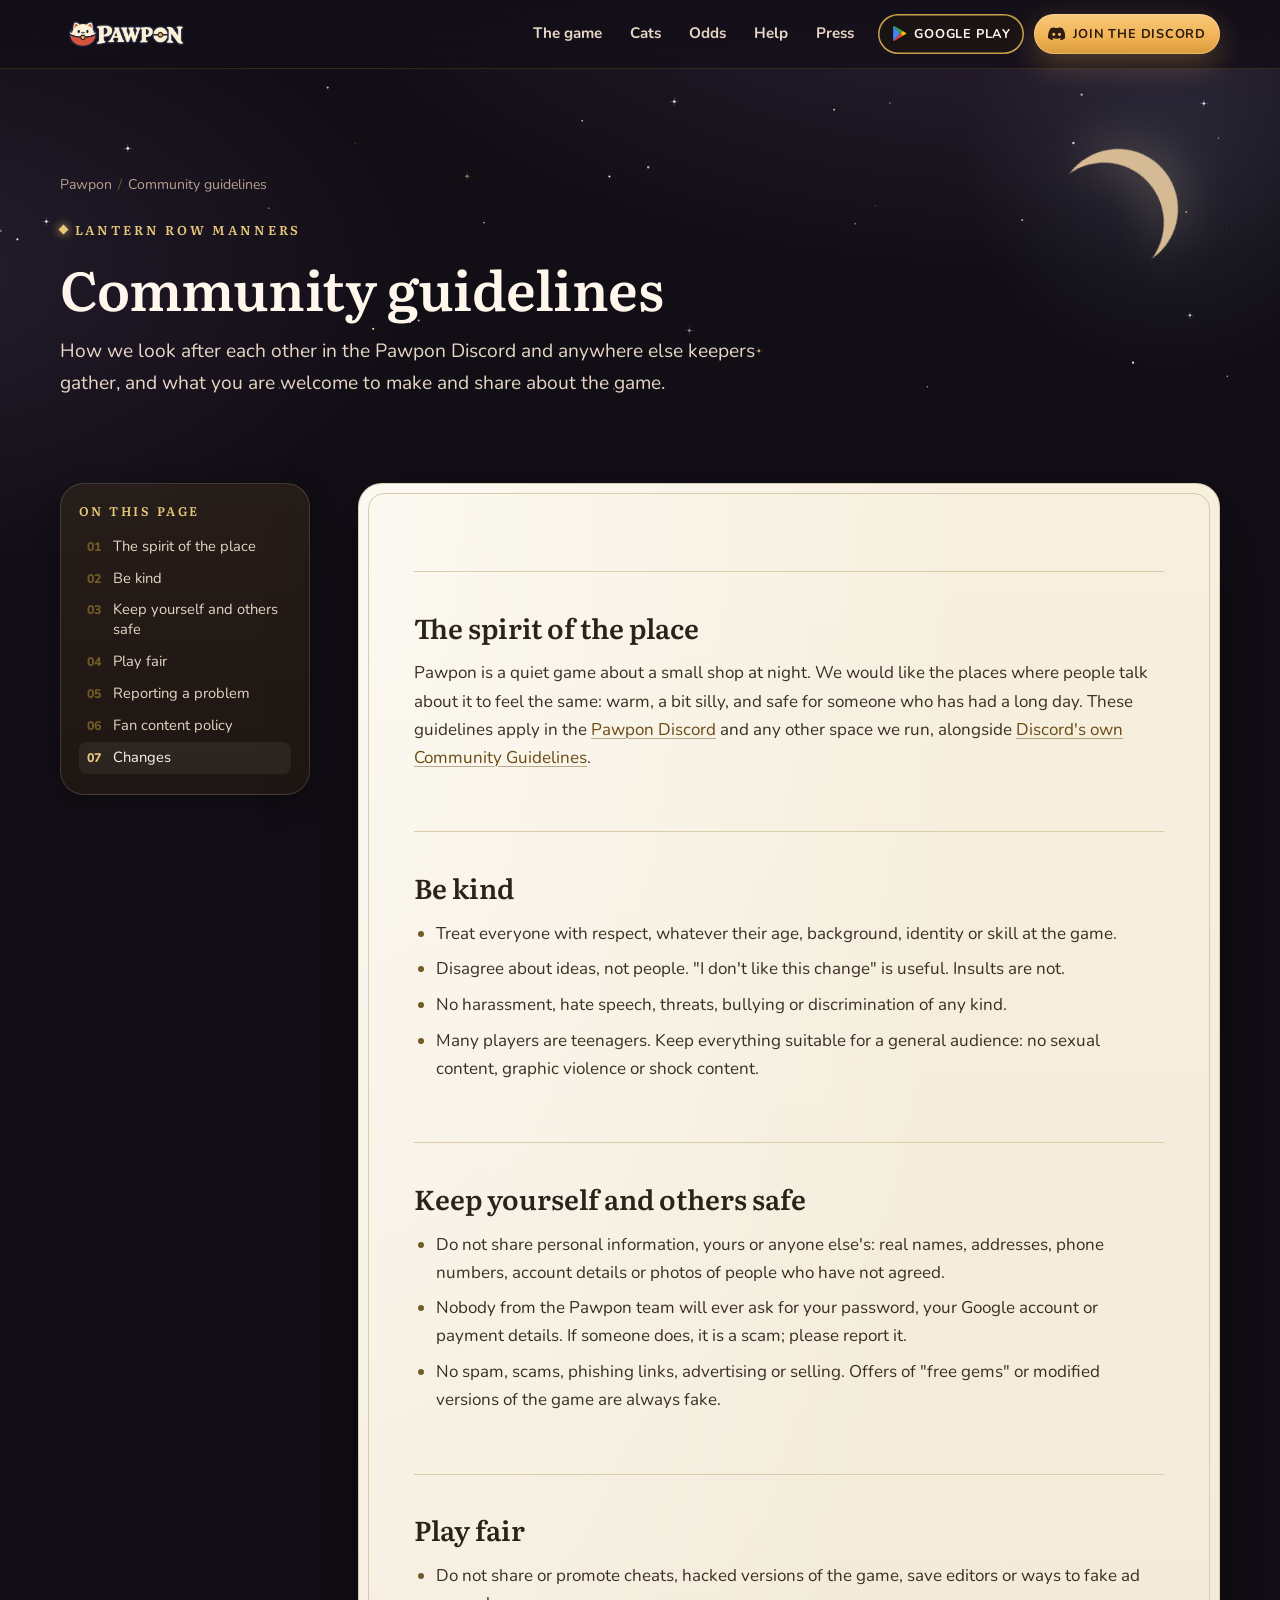
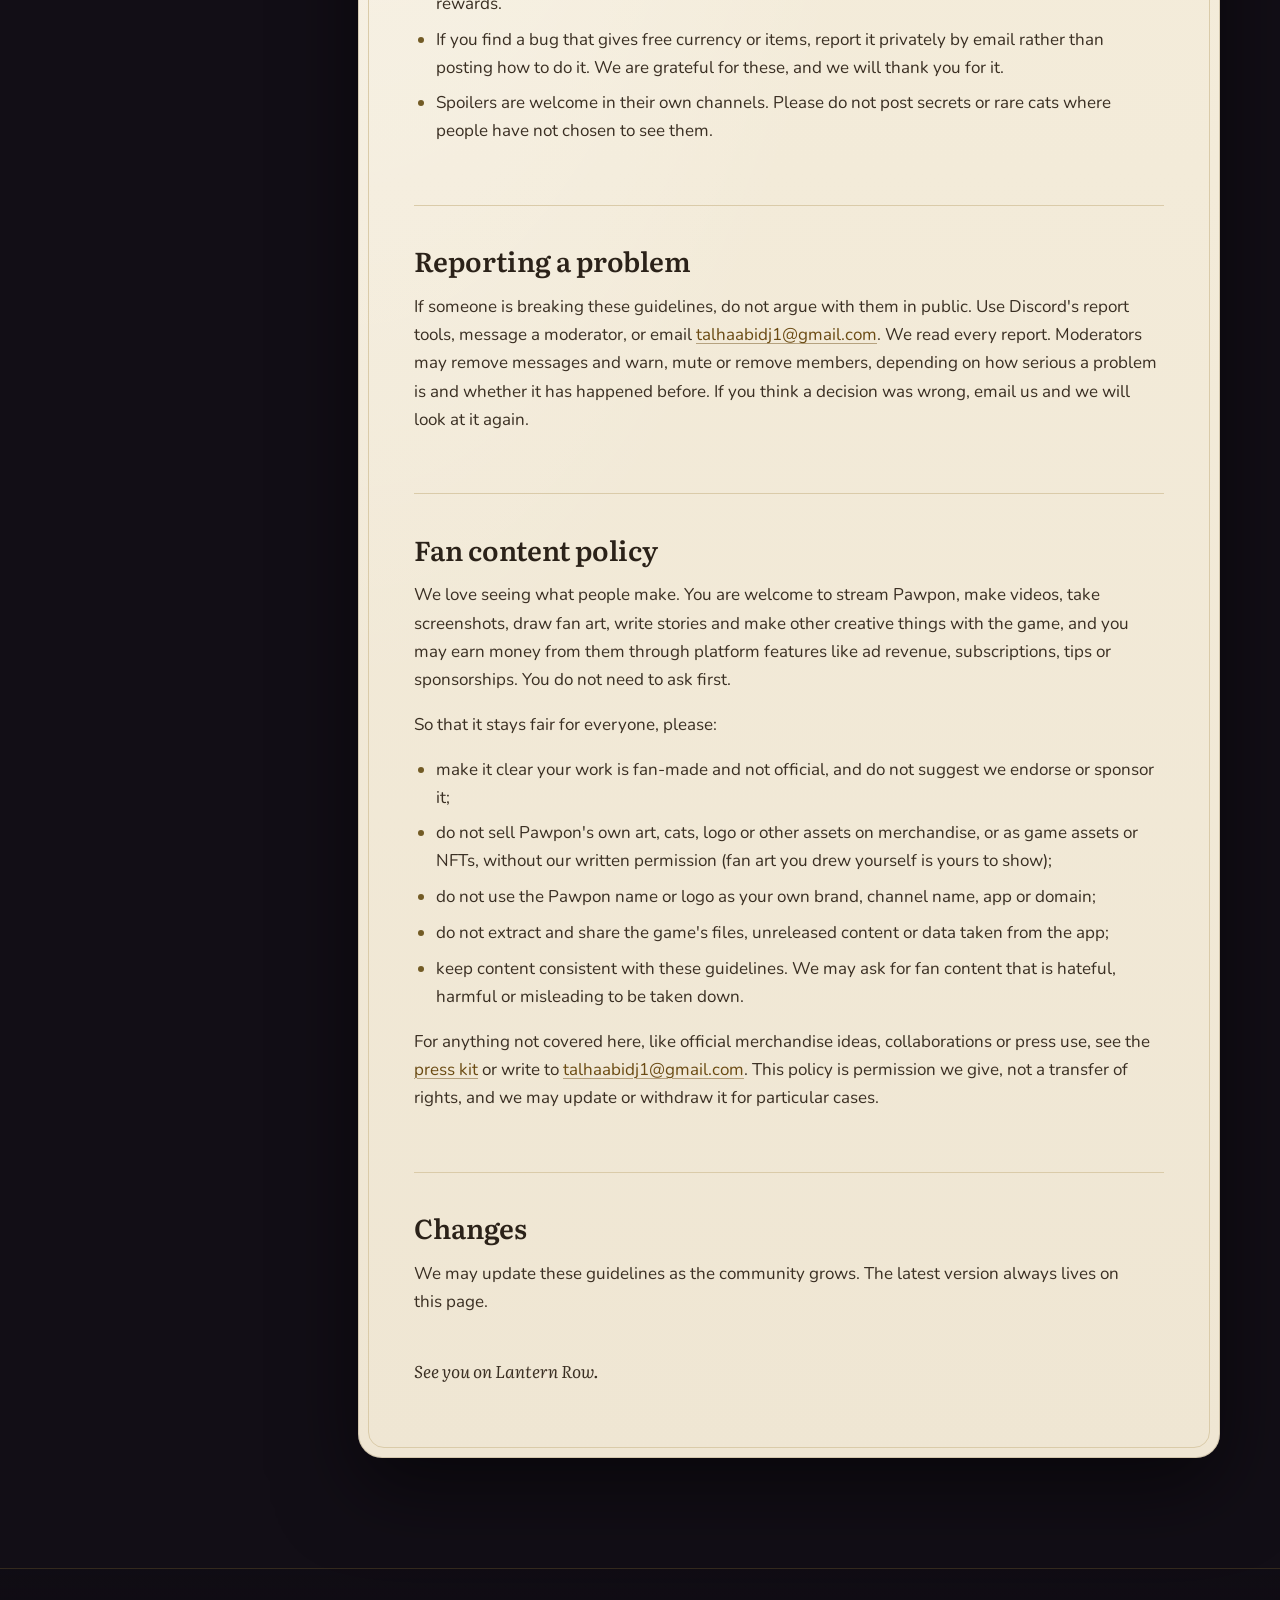
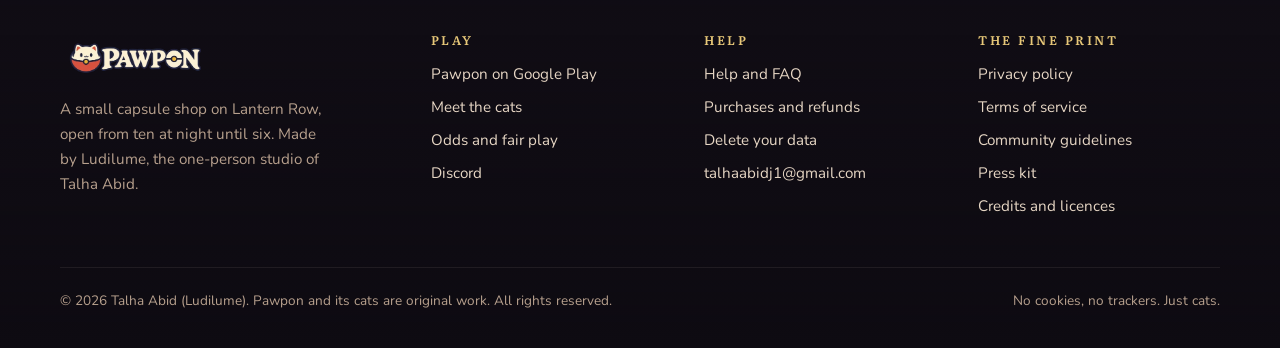
==== community/index.html @ 4405c195 "Gallery: the six designed Play Store screenshots; versioned image URLs The home gallery now shows th" ====
<!doctype html>
<html lang="en">
<head>
<meta charset="utf-8">
<meta name="viewport" content="width=device-width, initial-scale=1, viewport-fit=cover">
<title>Community guidelines · Pawpon</title>
<meta name="description" content="Pawpon&#x27;s community guidelines for Discord and fan spaces, plus the fan content policy for streams, videos, fan art and mods.">
<link rel="canonical" href="https://talhaabidj.github.io/community/">
<meta name="theme-color" content="#120e16">
<meta name="color-scheme" content="dark">
<meta name="author" content="Talha Abid">
<meta name="application-name" content="Pawpon">
<meta name="apple-mobile-web-app-title" content="Pawpon">
<meta property="og:type" content="article">
<meta property="og:site_name" content="Pawpon">
<meta property="og:locale" content="en_US">
<meta property="og:title" content="Community guidelines">
<meta property="og:description" content="Pawpon&#x27;s community guidelines for Discord and fan spaces, plus the fan content policy for streams, videos, fan art and mods.">
<meta property="og:url" content="https://talhaabidj.github.io/community/">
<meta property="og:image" content="https://talhaabidj.github.io/assets/img/og-pawpon.jpg">
<meta property="og:image:width" content="1200">
<meta property="og:image:height" content="630">
<meta property="og:image:alt" content="The Pawpon logo over a lantern-lit capsule shop at night">
<meta name="twitter:card" content="summary_large_image">
<meta name="twitter:title" content="Community guidelines">
<meta name="twitter:description" content="Pawpon&#x27;s community guidelines for Discord and fan spaces, plus the fan content policy for streams, videos, fan art and mods.">
<meta name="twitter:image" content="https://talhaabidj.github.io/assets/img/og-pawpon.jpg">
<link rel="icon" href="/favicon.ico?v=20260925" sizes="48x48">
<link rel="icon" href="/favicon-32.png?v=20260925" type="image/png" sizes="32x32">
<link rel="apple-touch-icon" href="/apple-touch-icon.png?v=20260925">
<link rel="manifest" href="/site.webmanifest">
<link rel="preload" href="/assets/fonts/Literata-Variable.woff2" as="font" type="font/woff2" crossorigin>
<link rel="preload" href="/assets/fonts/Nunito-Variable.woff2" as="font" type="font/woff2" crossorigin>
<link rel="stylesheet" href="/assets/css/site.css?v=20260925">
<script type="application/ld+json">{"@context":"https://schema.org","@graph":[{"@type":"WebSite","@id":"https://talhaabidj.github.io/#website","url":"https://talhaabidj.github.io/","name":"Pawpon","inLanguage":"en","publisher":{"@id":"https://talhaabidj.github.io/#studio"}},{"@type":"Organization","@id":"https://talhaabidj.github.io/#studio","name":"Ludilume","url":"https://talhaabidj.github.io/","email":"talhaabidj1@gmail.com","logo":"https://talhaabidj.github.io/assets/img/icon-512.png","founder":{"@id":"https://talhaabidj.github.io/#developer"}},{"@type":"Person","@id":"https://talhaabidj.github.io/#developer","name":"Talha Abid","worksFor":{"@id":"https://talhaabidj.github.io/#studio"},"sameAs":["https://github.com/talhaabidj"]},{"@type":"WebPage","@id":"https://talhaabidj.github.io/community/#webpage","url":"https://talhaabidj.github.io/community/","name":"Community guidelines","description":"Pawpon's community guidelines for Discord and fan spaces, plus the fan content policy for streams, videos, fan art and mods.","isPartOf":{"@id":"https://talhaabidj.github.io/#website"},"inLanguage":"en","dateModified":"2026-09-24","breadcrumb":{"@type":"BreadcrumbList","itemListElement":[{"@type":"ListItem","position":1,"name":"Pawpon","item":"https://talhaabidj.github.io/"},{"@type":"ListItem","position":2,"name":"Community guidelines","item":"https://talhaabidj.github.io/community/"}]}}]}</script>
</head>
<body class="page-community">
<a class="skip-link" href="#main">Skip to content</a>
<header class="site-header">
  <div class="wrap">
    <a class="brand" href="/" aria-label="Pawpon home">
      <img src="/assets/img/logo-440.webp" width="440" height="147" alt="Pawpon">
    </a>
    <button class="nav-toggle" type="button" aria-expanded="false" aria-controls="site-nav" aria-label="Menu"><span></span></button>
    <nav class="nav" id="site-nav" aria-label="Main">
      <a href="/#the-game">The game</a>
      <a href="/#the-cats">Cats</a>
      <a href="/odds/">Odds</a>
      <a href="/support/">Help</a>
      <a href="/press/">Press</a>
      <a class="btn btn-ghost nav-play" href="https://play.google.com/store/apps/details?id=com.pawpon" rel="noopener"><svg class="play-logo" viewBox="0 0 24 24" aria-hidden="true"><path fill="#4285F4" d="M3.6 1.8 13.2 12 3.6 22.2a1.4 1.4 0 0 1-.6-1.2V3a1.4 1.4 0 0 1 .6-1.2z"/><path fill="#34A853" d="M3.6 1.8a1.5 1.5 0 0 1 1.5 0l11.6 6.7L13.2 12z"/><path fill="#FBBC04" d="m16.7 8.5 3.9 2.3a1.4 1.4 0 0 1 0 2.4l-3.9 2.3-3.5-3.5z"/><path fill="#EA4335" d="M13.2 12l3.5 3.5-11.6 6.7a1.5 1.5 0 0 1-1.5 0z"/></svg>Google Play</a>
      <a class="btn nav-cta" href="https://discord.gg/V4qutb4YAA" rel="noopener"><svg class="discord-logo" viewBox="0 0 127.14 96.36" aria-hidden="true"><path fill="currentColor" d="M107.7 8.07A105.15 105.15 0 0 0 81.47 0a72.06 72.06 0 0 0-3.36 6.83 97.68 97.68 0 0 0-29.11 0A72.37 72.37 0 0 0 45.64 0a105.89 105.89 0 0 0-26.25 8.09C2.79 32.65-1.71 56.6.54 80.21a105.73 105.73 0 0 0 32.17 16.15 77.7 77.7 0 0 0 6.89-11.11 68.42 68.42 0 0 1-10.85-5.18c.91-.66 1.8-1.34 2.66-2a75.57 75.57 0 0 0 64.32 0c.87.71 1.76 1.39 2.66 2a68.68 68.68 0 0 1-10.87 5.19 77 77 0 0 0 6.89 11.1 105.25 105.25 0 0 0 32.19-16.14c2.64-27.38-4.51-51.11-18.9-72.15ZM42.45 65.69C36.18 65.69 31 60 31 53s5-12.74 11.43-12.74S54 46 53.89 53s-5.05 12.69-11.44 12.69Zm42.24 0C78.41 65.69 73.25 60 73.25 53s5-12.74 11.44-12.74S96.23 46 96.12 53s-5.04 12.69-11.43 12.69Z"/></svg>Join the Discord</a>
    </nav>
  </div>
</header>
<main id="main">
<section class="page-hero"><div class="sky" data-stars="70" data-motes="6" aria-hidden="true"></div><div class="moon" aria-hidden="true"></div><div class="wrap"><ol class="crumbs"><li><a href="/">Pawpon</a></li><li aria-current="page">Community guidelines</li></ol><p class="eyebrow">Lantern Row manners</p><h1>Community guidelines</h1><p class="lede">How we look after each other in the Pawpon Discord and anywhere else keepers gather, and what you are welcome to make and share about the game.</p></div></section><div class="wrap doc-layout"><aside class="toc glass" aria-label="On this page"><details><summary><h2>On this page</h2></summary><ol><li><a href="#the-spirit">The spirit of the place</a></li><li><a href="#be-kind">Be kind</a></li><li><a href="#keep-it-safe">Keep yourself and others safe</a></li><li><a href="#play-fair">Play fair</a></li><li><a href="#reporting">Reporting a problem</a></li><li><a href="#fan-content">Fan content policy</a></li><li><a href="#changes">Changes</a></li></ol></details></aside><article class="paper"><h2 id="the-spirit">The spirit of the place</h2>
<p>Pawpon is a quiet game about a small shop at night. We would like the places where people talk about it to feel the same: warm, a bit silly, and safe for someone who has had a long day. These guidelines apply in the <a href="https://discord.gg/V4qutb4YAA" rel="noopener">Pawpon Discord</a> and any other space we run, alongside <a href="https://discord.com/guidelines" rel="noopener">Discord's own Community Guidelines</a>.</p>

<h2 id="be-kind">Be kind</h2>
<ul>
  <li>Treat everyone with respect, whatever their age, background, identity or skill at the game.</li>
  <li>Disagree about ideas, not people. "I don't like this change" is useful. Insults are not.</li>
  <li>No harassment, hate speech, threats, bullying or discrimination of any kind.</li>
  <li>Many players are teenagers. Keep everything suitable for a general audience: no sexual content, graphic violence or shock content.</li>
</ul>

<h2 id="keep-it-safe">Keep yourself and others safe</h2>
<ul>
  <li>Do not share personal information, yours or anyone else's: real names, addresses, phone numbers, account details or photos of people who have not agreed.</li>
  <li>Nobody from the Pawpon team will ever ask for your password, your Google account or payment details. If someone does, it is a scam; please report it.</li>
  <li>No spam, scams, phishing links, advertising or selling. Offers of "free gems" or modified versions of the game are always fake.</li>
</ul>

<h2 id="play-fair">Play fair</h2>
<ul>
  <li>Do not share or promote cheats, hacked versions of the game, save editors or ways to fake ad rewards.</li>
  <li>If you find a bug that gives free currency or items, report it privately by email rather than posting how to do it. We are grateful for these, and we will thank you for it.</li>
  <li>Spoilers are welcome in their own channels. Please do not post secrets or rare cats where people have not chosen to see them.</li>
</ul>

<h2 id="reporting">Reporting a problem</h2>
<p>If someone is breaking these guidelines, do not argue with them in public. Use Discord's report tools, message a moderator, or email <a href="mailto:talhaabidj1@gmail.com">talhaabidj1@gmail.com</a>. We read every report. Moderators may remove messages and warn, mute or remove members, depending on how serious a problem is and whether it has happened before. If you think a decision was wrong, email us and we will look at it again.</p>

<h2 id="fan-content">Fan content policy</h2>
<p>We love seeing what people make. You are welcome to stream Pawpon, make videos, take screenshots, draw fan art, write stories and make other creative things with the game, and you may earn money from them through platform features like ad revenue, subscriptions, tips or sponsorships. You do not need to ask first.</p>
<p>So that it stays fair for everyone, please:</p>
<ul>
  <li>make it clear your work is fan-made and not official, and do not suggest we endorse or sponsor it;</li>
  <li>do not sell Pawpon's own art, cats, logo or other assets on merchandise, or as game assets or NFTs, without our written permission (fan art you drew yourself is yours to show);</li>
  <li>do not use the Pawpon name or logo as your own brand, channel name, app or domain;</li>
  <li>do not extract and share the game's files, unreleased content or data taken from the app;</li>
  <li>keep content consistent with these guidelines. We may ask for fan content that is hateful, harmful or misleading to be taken down.</li>
</ul>
<p>For anything not covered here, like official merchandise ideas, collaborations or press use, see the <a href="/press/">press kit</a> or write to <a href="mailto:talhaabidj1@gmail.com">talhaabidj1@gmail.com</a>. This policy is permission we give, not a transfer of rights, and we may update or withdraw it for particular cases.</p>

<h2 id="changes">Changes</h2>
<p>We may update these guidelines as the community grows. The latest version always lives on this page.</p>
<p class="signoff">See you on Lantern Row.</p>
</article></div>
</main>
<footer class="site-footer">
  <div class="wrap">
    <div class="footer-grid">
      <div class="footer-brand">
        <img src="/assets/img/logo-440.webp" width="440" height="147" alt="Pawpon" loading="lazy">
        <p>A small capsule shop on Lantern Row, open from ten at night until six. Made by Ludilume, the one-person studio of Talha Abid.</p>
      </div>
      <div>
        <h2>Play</h2>
        <ul>
          <li><a href="https://play.google.com/store/apps/details?id=com.pawpon" rel="noopener">Pawpon on Google Play</a></li>
          <li><a href="/#the-cats">Meet the cats</a></li>
          <li><a href="/odds/">Odds and fair play</a></li>
          <li><a href="https://discord.gg/V4qutb4YAA" rel="noopener">Discord</a></li>
        </ul>
      </div>
      <div>
        <h2>Help</h2>
        <ul>
          <li><a href="/support/">Help and FAQ</a></li>
          <li><a href="/support/#purchases">Purchases and refunds</a></li>
          <li><a href="/delete-data/">Delete your data</a></li>
          <li><a href="mailto:talhaabidj1@gmail.com">talhaabidj1@gmail.com</a></li>
        </ul>
      </div>
      <div>
        <h2>The fine print</h2>
        <ul>
          <li><a href="/privacy/">Privacy policy</a></li>
          <li><a href="/terms/">Terms of service</a></li>
          <li><a href="/community/">Community guidelines</a></li>
          <li><a href="/press/">Press kit</a></li>
          <li><a href="/credits/">Credits and licences</a></li>
        </ul>
      </div>
    </div>
    <div class="footer-base">
      <p>&copy; 2026 Talha Abid (Ludilume). Pawpon and its cats are original work. All rights reserved.</p>
      <p>No cookies, no trackers. Just cats.</p>
    </div>
  </div>
</footer>
<script src="/assets/js/site.js?v=20260925" defer></script>

</body>
</html>
---- assets/css/site.css ----
@font-face {
  font-family: "Literata";
  src: url("/assets/fonts/Literata-Variable.woff2") format("woff2");
  font-weight: 400 700;
  font-style: normal;
  font-display: swap;
}
@font-face {
  font-family: "Literata";
  src: url("/assets/fonts/Literata-Italic-Variable.woff2") format("woff2");
  font-weight: 400 700;
  font-style: italic;
  font-display: swap;
}
@font-face {
  font-family: "Nunito";
  src: url("/assets/fonts/Nunito-Variable.woff2") format("woff2");
  font-weight: 400 800;
  font-style: normal;
  font-display: swap;
}

:root {
  color-scheme: dark;

  
  --night: #120e16;
  --night-deep: #0e0b12;
  --ink: #1f1815;
  --ink-700: #2a211c;
  --wall: #2e2438;
  --wall-lit: #463452;
  --glass: rgba(36, 27, 19, 0.72);
  --glass-solid: #241b13;
  --glass-raised: #2e241b;
  --glass-border: rgba(239, 230, 211, 0.16);
  --glass-border-strong: rgba(239, 230, 211, 0.28);

  
  --cream: #fff6ec;
  --cream-200: #e6d6c4;
  --cream-400: #b7a08d;

  
  --gold: #c8a24b;
  --gold-300: #e8c879;
  --gold-deep: #725b25;
  --honey: #f2b457;
  --lamp: #ffd9a0;
  --vermilion: #d45543;
  --moon: #8fb3d9;

  
  --parchment-hi: #f7f0df;
  --parchment: #efe6d3;
  --parchment-shade: #e4d6bc;
  --parchment-line: #dacba9;
  --parchment-border: #b9aa88;
  --ink-paper: #3a2f23;
  --ink-soft: #655d4b;
  --sage: #4f6446;
  --ember: #954738;

  
  --r-common: #9c8f7d;
  --r-uncommon: #7fa36b;
  --r-rare: #8fb3d9;
  --r-epic: #a96be0;
  --r-legendary: #e8c879;
  --r-mythical: #d9788f;

  --radius-sm: 10px;
  --radius: 16px;
  --radius-lg: 24px;
  --shadow: 0 18px 50px rgba(0, 0, 0, 0.45);
  --shadow-soft: 0 8px 24px rgba(0, 0, 0, 0.3);
  --wrap: 1160px;
  --gutter: clamp(16px, 4vw, 32px);
  --serif: "Literata", "Iowan Old Style", Georgia, serif;
  --sans: "Nunito", ui-rounded, "Segoe UI", system-ui, sans-serif;
  --ease: cubic-bezier(0.2, 0.7, 0.2, 1);
}

*, *::before, *::after { box-sizing: border-box; }

html {
  -webkit-text-size-adjust: 100%;
  text-size-adjust: 100%;
  scroll-behavior: smooth;
  scroll-padding-top: 88px;
}

body {
  margin: 0;
  min-height: 100vh;
  background: var(--night);
  background-image:
    radial-gradient(1200px 600px at 80% -10%, rgba(70, 52, 82, 0.55), transparent 60%),
    radial-gradient(900px 500px at -10% 30%, rgba(46, 36, 56, 0.7), transparent 60%);
  background-attachment: fixed;
  color: var(--cream-200);
  font-family: var(--sans);
  font-size: 1.0625rem;
  line-height: 1.65;
  overflow-x: hidden;
}

img, svg, canvas { display: block; max-width: 100%; }
img { height: auto; }

a { color: var(--gold-300); text-underline-offset: 0.2em; text-decoration-thickness: 1px; }
a:hover { color: var(--lamp); }

:focus-visible {
  outline: 2px solid var(--gold-300);
  outline-offset: 3px;
  border-radius: 6px;
}

h1, h2, h3, h4 {
  font-family: var(--serif);
  color: var(--cream);
  font-weight: 600;
  line-height: 1.2;
  margin: 0 0 0.5em;
  text-wrap: balance;
}
h1 { font-size: clamp(2.1rem, 5vw, 3.4rem); letter-spacing: -0.01em; }
h2 { font-size: clamp(1.6rem, 3.4vw, 2.4rem); }
h3 { font-size: 1.3rem; }
p { margin: 0 0 1em; text-wrap: pretty; }

.wrap { width: min(100% - 2 * var(--gutter), var(--wrap)); margin-inline: auto; }

.eyebrow {
  display: inline-flex;
  align-items: center;
  gap: 0.6em;
  margin: 0 0 0.9rem;
  font-family: var(--serif);
  font-size: 0.8rem;
  font-weight: 600;
  letter-spacing: 0.22em;
  text-transform: uppercase;
  color: var(--gold-300);
}
.eyebrow::before {
  content: "";
  width: 7px;
  height: 7px;
  transform: rotate(45deg);
  background: currentColor;
  box-shadow: 0 0 10px currentColor;
}

.lede { font-size: 1.2rem; color: var(--cream-200); max-width: 62ch; }
.muted { color: var(--cream-400); }
.center { text-align: center; }
.center .lede { margin-inline: auto; }

.skip-link {
  position: absolute;
  left: 12px;
  top: -60px;
  z-index: 100;
  padding: 10px 16px;
  border-radius: 999px;
  background: var(--parchment);
  color: var(--ink-paper);
  font-weight: 700;
  text-decoration: none;
}
.skip-link:focus { top: 12px; }

.btn {
  --btn-bg: linear-gradient(180deg, #f6c97a, var(--honey) 55%, #d99a3b);
  display: inline-flex;
  align-items: center;
  justify-content: center;
  gap: 0.6em;
  min-height: 48px;
  padding: 0.7em 1.4em;
  border: 0;
  border-radius: 999px;
  background: var(--btn-bg);
  color: #2a1c0e;
  font: 800 0.95rem/1 var(--sans);
  letter-spacing: 0.06em;
  text-transform: uppercase;
  text-decoration: none;
  cursor: pointer;
  box-shadow: 0 0 0 1px rgba(255, 233, 190, 0.35) inset, 0 10px 30px rgba(242, 180, 87, 0.28);
  transition: transform 0.25s var(--ease), box-shadow 0.25s var(--ease), filter 0.25s;
}
.btn:hover { color: #2a1c0e; transform: translateY(-2px); box-shadow: 0 0 0 1px rgba(255, 233, 190, 0.5) inset, 0 14px 38px rgba(242, 180, 87, 0.4); }
.btn:active { transform: translateY(0); filter: brightness(0.95); }
.btn svg { width: 1.2em; height: 1.2em; flex: none; }
.btn .discord-logo { width: 1.35em; height: 1.05em; }
.btn .play-logo { width: 26px; height: 26px; filter: drop-shadow(0 1px 1px rgba(0, 0, 0, 0.25)); }
.btn-play { min-height: 56px; padding: 0.55em 1.5em 0.55em 1.2em; gap: 0.75em; text-align: left; }
.btn-play span { display: flex; flex-direction: column; font-size: 1.05rem; letter-spacing: 0.02em; text-transform: none; font-weight: 800; }
.btn-play small { font-size: 0.66rem; font-weight: 800; letter-spacing: 0.14em; text-transform: uppercase; opacity: 0.75; margin-bottom: 3px; }
.nav .nav-play { margin-left: 8px; min-height: 40px; padding: 0.5em 1em; font-size: 0.8rem; gap: 0.5em; color: var(--cream); }
.nav .nav-play:hover { color: var(--cream); background: var(--btn-bg); }
.nav .nav-play .play-logo { width: 17px; height: 17px; }
.nav .nav-play + .nav-cta { margin-left: 6px; }

.btn-ghost {
  --btn-bg: rgba(36, 27, 19, 0.55);
  color: var(--cream);
  box-shadow: 0 0 0 1.5px var(--gold) inset;
  backdrop-filter: blur(8px);
  -webkit-backdrop-filter: blur(8px);
}
.btn-ghost:hover { color: var(--cream); box-shadow: 0 0 0 1.5px var(--gold-300) inset, 0 10px 30px rgba(0, 0, 0, 0.35); }

.btn-row { display: flex; flex-wrap: wrap; gap: 12px; align-items: center; }
.btn-note { font-size: 0.9rem; color: var(--cream-400); margin-top: 0.9rem; }

.site-header {
  position: sticky;
  top: 0;
  z-index: 50;
  background: linear-gradient(180deg, rgba(18, 14, 22, 0.92), rgba(18, 14, 22, 0.7));
  backdrop-filter: blur(14px) saturate(1.2);
  -webkit-backdrop-filter: blur(14px) saturate(1.2);
  border-bottom: 1px solid rgba(200, 162, 75, 0.18);
}
.site-header .wrap {
  display: flex;
  align-items: center;
  justify-content: space-between;
  gap: 16px;
  min-height: 68px;
}
.brand { display: flex; align-items: center; flex: none; }
.brand img { width: 132px; height: auto; }

.nav { display: flex; align-items: center; gap: 4px; }
.nav a {
  padding: 8px 12px;
  border-radius: 999px;
  color: var(--cream-200);
  font-weight: 700;
  font-size: 0.95rem;
  text-decoration: none;
  transition: background 0.2s, color 0.2s;
}
.nav a:hover { color: var(--cream); background: rgba(255, 246, 236, 0.06); }
.nav a[aria-current="page"] { color: var(--gold-300); }
.nav .nav-cta { margin-left: 8px; min-height: 40px; padding: 0.55em 1.1em; font-size: 0.8rem; color: #2a1c0e; }
.nav .nav-cta:hover { color: #2a1c0e; background: var(--btn-bg); }

.nav-toggle {
  display: none;
  width: 44px;
  height: 44px;
  border: 1px solid var(--glass-border-strong);
  border-radius: 12px;
  background: rgba(255, 246, 236, 0.04);
  color: var(--cream);
  cursor: pointer;
}
.nav-toggle span, .nav-toggle span::before, .nav-toggle span::after {
  display: block;
  width: 18px;
  height: 2px;
  margin: auto;
  border-radius: 2px;
  background: currentColor;
  position: relative;
  transition: transform 0.25s var(--ease), opacity 0.2s;
}
.nav-toggle span::before, .nav-toggle span::after { content: ""; position: absolute; left: 0; }
.nav-toggle span::before { top: -6px; }
.nav-toggle span::after { top: 6px; }
.nav-open .nav-toggle span { background: transparent; }
.nav-open .nav-toggle span::before { transform: translateY(6px) rotate(45deg); }
.nav-open .nav-toggle span::after { transform: translateY(-6px) rotate(-45deg); }

@media (max-width: 1000px) {
  .nav-toggle { display: grid; place-items: center; }
  .nav {
    position: absolute;
    top: 100%;
    left: 0;
    right: 0;
    flex-direction: column;
    align-items: stretch;
    gap: 2px;
    padding: 10px var(--gutter) 18px;
    background: #120e16;
    border-bottom: 1px solid rgba(200, 162, 75, 0.2);
    box-shadow: 0 30px 60px rgba(0, 0, 0, 0.6);
    min-height: calc(100vh - 68px);
    transform: translateY(-8px);
    opacity: 0;
    visibility: hidden;
    transition: opacity 0.2s, transform 0.25s var(--ease), visibility 0.2s;
  }
  .nav a { padding: 12px 14px; font-size: 1.05rem; }
  .nav .nav-cta, .nav .nav-play { margin: 8px 0 0; min-height: 48px; }
  .nav .nav-play + .nav-cta { margin-left: 0; }
  .nav-open .nav { opacity: 1; transform: none; visibility: visible; }
}

.sky {
  position: absolute;
  inset: 0;
  pointer-events: none;
  overflow: hidden;
}
.sky canvas { width: 100%; height: 100%; }
.mote {
  position: absolute;
  bottom: -20px;
  width: var(--s, 6px);
  height: var(--s, 6px);
  border-radius: 50%;
  background: radial-gradient(circle, rgba(255, 217, 160, 0.95), rgba(242, 180, 87, 0) 70%);
  filter: blur(0.4px);
  opacity: 0;
  animation: drift var(--d, 14s) linear var(--delay, 0s) infinite;
}
@keyframes drift {
  0% { transform: translate3d(0, 0, 0); opacity: 0; }
  12% { opacity: var(--o, 0.8); }
  85% { opacity: var(--o, 0.8); }
  100% { transform: translate3d(var(--x, 30px), -105vh, 0); opacity: 0; }
}

.hero {
  position: relative;
  isolation: isolate;
  min-height: min(92vh, 860px);
  display: grid;
  align-items: end;
  padding: 120px 0 72px;
  overflow: hidden;
}
.hero-art {
  position: absolute;
  inset: -40px 0 0;
  z-index: -2;
  background: var(--night-deep);
}
.hero-art img {
  width: 100%;
  height: 100%;
  object-fit: cover;
  object-position: 55% 40%;
  transform: translate3d(0, var(--parallax, 0px), 0) scale(1.06);
  will-change: transform;
}
.hero::before {
  content: "";
  position: absolute;
  inset: 0;
  z-index: -1;
  background:
    linear-gradient(180deg, rgba(18, 14, 22, 0.35) 0%, rgba(18, 14, 22, 0.05) 30%, rgba(18, 14, 22, 0.55) 62%, var(--night) 100%),
    linear-gradient(90deg, rgba(14, 11, 18, 0.82) 0%, rgba(14, 11, 18, 0.55) 38%, rgba(14, 11, 18, 0) 68%),
    radial-gradient(ellipse at 20% 80%, rgba(14, 11, 18, 0.85), transparent 60%);
}
.hero .sky { z-index: -1; }
.hero-glow {
  position: absolute;
  z-index: -1;
  width: 520px;
  height: 520px;
  left: var(--gx, 50%);
  top: var(--gy, 40%);
  transform: translate(-50%, -50%);
  border-radius: 50%;
  background: radial-gradient(circle, rgba(255, 217, 160, 0.16), transparent 65%);
  pointer-events: none;
  transition: left 0.6s var(--ease), top 0.6s var(--ease);
}
.hero-copy { max-width: 620px; }
.hero-logo { width: min(440px, 86%); margin: 0 0 18px -6px; filter: drop-shadow(0 10px 30px rgba(0, 0, 0, 0.55)); }
.hero h1 { margin: 0; }
.hero-tagline {
  margin: 0 0 0.5em;
  font-family: var(--serif);
  font-size: clamp(1.7rem, 4vw, 2.7rem);
  font-style: italic;
  font-weight: 500;
  line-height: 1.2;
  color: var(--cream);
  text-shadow: 0 4px 30px rgba(0, 0, 0, 0.7);
}
.hero .lede { color: var(--cream); text-shadow: 0 2px 16px rgba(0, 0, 0, 0.8); }
.hero-facts {
  display: flex;
  flex-wrap: wrap;
  gap: 8px;
  margin: 22px 0 0;
  padding: 0;
  list-style: none;
}
.hero-facts li {
  padding: 6px 12px;
  border-radius: 999px;
  background: rgba(23, 18, 14, 0.6);
  border: 1px solid var(--glass-border);
  color: var(--cream-200);
  font-size: 0.85rem;
  font-weight: 700;
  backdrop-filter: blur(6px);
  -webkit-backdrop-filter: blur(6px);
}
.scroll-cue {
  position: absolute;
  left: 50%;
  bottom: 18px;
  width: 26px;
  height: 42px;
  margin-left: -13px;
  border: 1.5px solid rgba(232, 200, 121, 0.55);
  border-radius: 14px;
}
.scroll-cue::after {
  content: "";
  position: absolute;
  left: 50%;
  top: 8px;
  width: 4px;
  height: 8px;
  margin-left: -2px;
  border-radius: 2px;
  background: var(--gold-300);
  animation: cue 2s var(--ease) infinite;
}
@keyframes cue { 0% { transform: translateY(0); opacity: 1; } 70% { transform: translateY(14px); opacity: 0; } 100% { opacity: 0; } }

.section { position: relative; padding: clamp(64px, 10vw, 120px) 0; }
.section-head { max-width: 720px; margin-bottom: clamp(32px, 5vw, 56px); }
.section-head.center { margin-inline: auto; }

.divider {
  height: 1px;
  border: 0;
  margin: 0;
  background: linear-gradient(90deg, transparent, rgba(200, 162, 75, 0.45), transparent);
}

.glass {
  background: linear-gradient(180deg, rgba(46, 36, 27, 0.72), rgba(36, 27, 19, 0.72));
  border: 1px solid var(--glass-border);
  border-radius: var(--radius-lg);
  box-shadow: var(--shadow-soft);
  backdrop-filter: blur(10px);
  -webkit-backdrop-filter: blur(10px);
}

.steps {
  display: grid;
  grid-template-columns: repeat(3, 1fr);
  gap: 20px;
  counter-reset: step;
  margin: 0;
  padding: 0;
  list-style: none;
}
.step { padding: 28px 26px 26px; position: relative; }
.step::before {
  counter-increment: step;
  content: counter(step, decimal-leading-zero);
  position: absolute;
  top: 22px;
  right: 24px;
  font-family: var(--serif);
  font-size: 0.85rem;
  letter-spacing: 0.18em;
  color: var(--gold);
}
.step-icon {
  width: 56px;
  height: 56px;
  display: grid;
  place-items: center;
  margin-bottom: 18px;
  border-radius: 50%;
  background: radial-gradient(circle at 35% 30%, #4a3a2b, var(--glass-solid));
  border: 1px solid rgba(232, 200, 121, 0.4);
  color: var(--gold-300);
  box-shadow: 0 0 24px rgba(242, 180, 87, 0.15);
}
.step-icon svg { width: 28px; height: 28px; }
.step h3 { margin-bottom: 0.35em; }
.step p { margin: 0; color: var(--cream-400); }
@media (max-width: 820px) { .steps { grid-template-columns: 1fr; } }

.shots {
  display: grid;
  grid-auto-flow: column;
  grid-auto-columns: min(78%, 720px);
  gap: 18px;
  padding: 6px var(--gutter) 22px;
  margin: 0 calc(-1 * var(--gutter));
  overflow-x: auto;
  scroll-snap-type: x mandatory;
  scrollbar-width: thin;
  scrollbar-color: var(--gold-deep) transparent;
}
.shot {
  scroll-snap-align: center;
  margin: 0;
  border-radius: var(--radius);
  overflow: hidden;
  border: 1px solid var(--glass-border-strong);
  background: var(--glass-solid);
  box-shadow: var(--shadow);
}
.shot img { aspect-ratio: 16 / 9; object-fit: cover; width: 100%; }
.shot figcaption { padding: 12px 16px 14px; font-size: 0.92rem; color: var(--cream-400); }
.shot figcaption strong { color: var(--cream); font-family: var(--serif); font-weight: 600; margin-right: 0.4em; }

.pull {
  display: grid;
  grid-template-columns: minmax(0, 1fr) minmax(0, 1.05fr);
  gap: clamp(24px, 5vw, 64px);
  align-items: center;
}
@media (max-width: 900px) { .pull { grid-template-columns: 1fr; } }

.machine-picker { display: flex; flex-wrap: wrap; gap: 8px; margin: 22px 0 18px; }
.chip {
  min-height: 40px;
  padding: 8px 14px;
  border-radius: 999px;
  border: 1px solid var(--glass-border-strong);
  background: rgba(36, 27, 19, 0.6);
  color: var(--cream-200);
  font: 700 0.88rem/1.1 var(--sans);
  cursor: pointer;
  transition: border-color 0.2s, background 0.2s, color 0.2s;
}
.chip:hover { border-color: var(--gold); color: var(--cream); }
.chip[aria-pressed="true"], .chip[aria-selected="true"] {
  background: var(--parchment);
  border-color: var(--parchment);
  color: var(--ink-paper);
}

.demo-odds { display: grid; gap: 6px; margin: 18px 0 0; padding: 0; list-style: none; font-size: 0.9rem; }
.demo-odds li { display: grid; grid-template-columns: 96px 1fr 58px; align-items: center; gap: 10px; }
.demo-odds .bar { height: 6px; border-radius: 3px; background: rgba(255, 246, 236, 0.08); overflow: hidden; }
.demo-odds .bar i { display: block; height: 100%; border-radius: inherit; background: var(--rc); min-width: 2px; }
.demo-odds .pct { text-align: right; font-variant-numeric: tabular-nums; color: var(--cream-200); }

.cabinet {
  --accent: #f0a3a0;
  --accent-deep: color-mix(in srgb, var(--accent) 78%, #5a2a20);
  --cream-hi: #fbf4e8;
  --cream-body: #efe3d0;
  --cream-shade: #d9ccb6;
  position: relative;
  width: min(340px, 100%);
  margin-inline: auto;
  user-select: none;
  -webkit-user-select: none;
  filter: drop-shadow(0 30px 40px rgba(0, 0, 0, 0.5));
}
.cab-hood {
  position: relative;
  width: 64%;
  height: 74px;
  margin: 0 auto;
  border-radius: 60px 60px 0 0;
  background: linear-gradient(180deg, var(--cream-hi), var(--cream-body));
  box-shadow: inset 0 -6px 0 rgba(0, 0, 0, 0.04);
}
.cab-hood .ear {
  position: absolute;
  bottom: 22px;
  width: 38px;
  height: 48px;
  border-radius: 50% 50% 40% 40% / 70% 70% 30% 30%;
  background: linear-gradient(180deg, var(--cream-hi), var(--cream-shade));
}
.cab-hood .ear-l { left: -24px; }
.cab-hood .ear-r { right: -24px; }
.cab-sign {
  position: absolute;
  left: 50%;
  top: 26px;
  transform: translateX(-50%);
  width: 78%;
  padding: 6px 8px 5px;
  border-radius: 3px;
  background: #1f1917;
  color: var(--cream);
  text-align: center;
  font: 800 0.74rem/1.15 var(--sans);
  letter-spacing: 0.1em;
  text-transform: uppercase;
  white-space: nowrap;
  overflow: hidden;
  text-overflow: ellipsis;
}
.cab-sign small { display: block; font-size: 0.56rem; letter-spacing: 0.08em; color: #cfc4b6; font-weight: 700; }
.cab-canopy {
  position: relative;
  z-index: 2;
  height: 20px;
  margin: 0 -10px;
  border-radius: 6px 6px 3px 3px;
  background: linear-gradient(180deg, var(--cream-hi), var(--cream-body));
  box-shadow: 0 4px 0 var(--accent), 0 8px 8px rgba(0, 0, 0, 0.12);
}
.cab-window {
  position: relative;
  display: grid;
  grid-template-columns: 26px 1fr 26px;
  background: var(--cream-body);
}
.pillar { background: linear-gradient(90deg, var(--accent), var(--accent-deep)); }
.pillar-r { background: linear-gradient(90deg, var(--accent-deep), var(--accent)); }
.cab-glass {
  position: relative;
  height: 220px;
  overflow: hidden;
  background:
    linear-gradient(115deg, rgba(255, 255, 255, 0.22) 0 10%, transparent 10% 18%, rgba(255, 255, 255, 0.1) 18% 21%, transparent 21%),
    linear-gradient(90deg, rgba(0, 0, 0, 0.16), transparent 12%, transparent 88%, rgba(0, 0, 0, 0.14)),
    linear-gradient(180deg, #d3ba9a, #c4a886);
  box-shadow: inset 0 10px 18px rgba(0, 0, 0, 0.28);
}
.cab-glass::after { content: ""; position: absolute; inset: 0; background: linear-gradient(180deg, rgba(0, 0, 0, 0.12), transparent 30%); pointer-events: none; z-index: 5; }
.pile { position: absolute; inset: auto 0 0; height: 90px; }
.pile span {
  position: absolute;
  width: var(--w, 30px);
  height: var(--w, 30px);
  border-radius: 50%;
  background: linear-gradient(180deg, rgba(255, 255, 255, 0.75) 0 44%, var(--c) 46% 100%);
  box-shadow: inset -3px -4px 6px rgba(0, 0, 0, 0.18), 0 2px 3px rgba(0, 0, 0, 0.18);
}
.cabinet.shaking .pile span { animation: jiggle 0.35s ease-in-out 2; }
@keyframes jiggle { 50% { transform: translate(var(--jx, 2px), -3px) rotate(8deg); } }

.gantry { position: absolute; left: 0; right: 0; top: 0; height: 7px; background: #5c4d42; z-index: 3; }
.claw {
  --cable: 12px;
  --cable-ms: 600ms;
  position: absolute;
  top: 3px;
  left: 20%;
  z-index: 4;
  width: 50px;
  margin-left: -25px;
  display: flex;
  flex-direction: column;
  align-items: center;
  pointer-events: none;
}
.claw .trolley { width: 34px; height: 9px; border-radius: 2px; background: #4a403a; }
.claw .cable { width: 3px; height: 12px; background: linear-gradient(90deg, #8f8880, #c9c3bb); }
.claw .head {
  position: relative;
  width: 30px;
  height: 18px;
  border-radius: 8px 8px 5px 5px;
  background: linear-gradient(180deg, #d7d2cb, #9e978f);
  box-shadow: inset 0 3px 0 rgba(255, 255, 255, 0.4), 0 2px 4px rgba(0, 0, 0, 0.3);
}
.claw .head::before { content: ""; position: absolute; left: 50%; top: -5px; width: 12px; height: 6px; margin-left: -6px; border-radius: 3px 3px 0 0; background: #6c655e; }
.claw .jaw {
  position: absolute;
  top: 12px;
  width: 6px;
  height: 26px;
  border-radius: 3px;
  background: linear-gradient(180deg, #d2cdc6, #8c857d);
  transform-origin: 50% 0;
  transition: transform 0.25s ease;
}
.claw .jaw::after { content: ""; position: absolute; bottom: -2px; width: 9px; height: 5px; border-radius: 3px; background: #8c857d; }
.claw .jaw-l { left: 0; transform: rotate(30deg); }
.claw .jaw-l::after { left: 0; }
.claw .jaw-c { left: 50%; margin-left: -3px; height: 24px; transform: scaleY(1); opacity: 0.9; }
.claw .jaw-r { right: 0; transform: rotate(-30deg); }
.claw .jaw-r::after { right: 0; }
.claw.closed .jaw-l { transform: rotate(9deg); }
.claw.closed .jaw-r { transform: rotate(-9deg); }
.claw .held {
  width: 24px;
  height: 24px;
  margin-top: 8px;
  border-radius: 50%;
  background: linear-gradient(180deg, rgba(255, 255, 255, 0.8) 0 44%, var(--cap, #f19aa1) 46% 100%);
  box-shadow: inset -3px -4px 6px rgba(0, 0, 0, 0.18);
}
.claw .held[hidden] { display: block; visibility: hidden; }

.vent {
  position: absolute;
  left: 1.5%;
  bottom: 0;
  z-index: 3;
  width: 19%;
  height: 30px;
  background: linear-gradient(180deg, #e8d7bd, #cdb694);
  box-shadow: inset 0 3px 0 rgba(255, 255, 255, 0.45), inset 0 -2px 0 rgba(0, 0, 0, 0.08), 0 -1px 3px rgba(0, 0, 0, 0.15);
}
.vent::before {
  content: "";
  position: absolute;
  left: 5px;
  right: 5px;
  top: -6px;
  height: 9px;
  background: linear-gradient(180deg, #1a1411, #3a2d24);
  clip-path: polygon(8% 0, 92% 0, 100% 100%, 0 100%);
}

.refill-door {
  position: absolute;
  right: 4.5%;
  top: 30px;
  z-index: 3;
  width: 31%;
  aspect-ratio: 1;
  border: 4px solid rgba(255, 255, 255, 0.92);
  background: linear-gradient(125deg, rgba(255, 255, 255, 0.2) 0 18%, transparent 18% 40%, rgba(255, 255, 255, 0.1) 40% 46%, transparent 46%);
  box-shadow: 0 0 0 1px rgba(0, 0, 0, 0.06), inset 0 0 0 1px rgba(0, 0, 0, 0.05);
}
.refill-handle { position: absolute; right: 5px; top: 50%; width: 5px; height: 18px; margin-top: -9px; border-radius: 3px; background: rgba(255, 255, 255, 0.85); }
.loose-capsule {
  position: absolute;
  z-index: 4;
  width: 24px;
  height: 24px;
  margin-left: -12px;
  border-radius: 50%;
  background: linear-gradient(180deg, rgba(255, 255, 255, 0.8) 0 44%, var(--cap, #f19aa1) 46% 100%);
  box-shadow: inset -3px -4px 6px rgba(0, 0, 0, 0.18);
}
.loose-capsule.slip { animation: slip 0.9s cubic-bezier(.5, 0, .75, .4) forwards; }
@keyframes slip { 0% { transform: none; } 60% { transform: translate(-6px, 110px) rotate(90deg); } 80% { transform: translate(-10px, 96px) rotate(120deg); } 100% { transform: translate(-12px, 108px) rotate(140deg); opacity: 0.9; } }
.loose-capsule.vent-fall { animation: ventfall 0.45s cubic-bezier(.5, 0, 1, 1) forwards; }
@keyframes ventfall { to { transform: translateY(150px); opacity: 0; } }

.cab-deck {
  position: relative;
  z-index: 3;
  height: 58px;
  margin: 0 -6px;
  background: linear-gradient(180deg, #2a2320 0 6px, #171311 6px);
  box-shadow: 0 6px 10px rgba(0, 0, 0, 0.25);
}

.deck-btn {
  position: absolute;
  top: 9px;
  display: grid;
  place-items: center;
  width: 29px;
  height: 21px;
  margin-left: -14.5px;
  padding: 0;
  border: 0;
  border-radius: 50%;
  background: radial-gradient(ellipse at 50% 40%, color-mix(in srgb, var(--accent) 60%, #fff), var(--accent) 60%, var(--accent-deep));
  box-shadow: 0 4px 0 color-mix(in srgb, var(--accent-deep) 70%, #000), 0 6px 8px rgba(0, 0, 0, 0.4);
  color: transparent;
  font: 900 0.52rem/1 var(--sans);
  letter-spacing: 0.08em;
  text-transform: uppercase;
  cursor: pointer;
  transition: transform 0.08s, box-shadow 0.08s, filter 0.2s;
}

.deck-btn[data-label]::after {
  content: attr(data-label);
  position: absolute;
  left: 50%;
  top: 29px;
  transform: translateX(-50%);
  color: #cfc4b6;
  white-space: nowrap;
}
.deck-btn::before { content: ""; position: absolute; inset: -8px -1px; }
button.deck-btn:disabled { cursor: default; filter: saturate(0.5) brightness(0.8); }
.deck-btn:active:not(:disabled), .deck-btn.pressed { transform: translateY(3px); box-shadow: 0 1px 0 color-mix(in srgb, var(--accent-deep) 70%, #000), 0 2px 4px rgba(0, 0, 0, 0.4); }
.deck-btn.ready { animation: ready 1s ease-in-out infinite; }
@keyframes ready { 50% { filter: brightness(1.18); box-shadow: 0 4px 0 color-mix(in srgb, var(--accent-deep) 70%, #000), 0 0 16px var(--accent); } }
.aux-btn { left: 17.3%; }
.drop-btn { left: 27%; }
.grab-btn { left: 36.6%; }
.stick {
  --tilt: 0deg;
  position: absolute;
  left: 68.7%;
  top: 4px;
  width: 50px;
  height: 50px;
  margin-left: -25px;
  border: 0;
  border-radius: 50%;
  background: radial-gradient(circle at 50% 55%, #0c0a09 30%, #3a302b 34%, #231c19 70%);
  cursor: grab;
  touch-action: none;
}
.stick:active { cursor: grabbing; }
.stick .shaft {
  position: absolute;
  left: 50%;
  bottom: 50%;
  width: 7px;
  height: 46px;
  margin-left: -3.5px;
  border-radius: 4px;
  background: linear-gradient(90deg, #a9a39c, #6f6861);
  transform-origin: 50% 100%;
  transform: rotate(var(--tilt));
  transition: transform 0.12s ease-out;
}
.stick .shaft::after {
  content: "";
  position: absolute;
  left: 50%;
  top: -18px;
  width: 30px;
  height: 30px;
  margin-left: -15px;
  border-radius: 50%;
  background: radial-gradient(circle at 35% 30%, #fff, var(--accent) 45%, var(--accent-deep) 100%);
  box-shadow: 0 3px 6px rgba(0, 0, 0, 0.45);
}

.cab-lower {
  position: relative;
  height: 150px;
  border-radius: 0 0 8px 8px;
  background: linear-gradient(180deg, var(--cream-body), var(--cream-shade));
  box-shadow: inset 0 -8px 0 rgba(0, 0, 0, 0.05);
}
.coin-box {
  position: absolute;
  right: 16%;
  top: 22px;
  width: 42px;
  height: 58px;
  border-radius: 3px;
  background: linear-gradient(180deg, #7a6450, #5a4636);
  box-shadow: inset 0 0 0 3px #8d7760;
}
.coin-box::before { content: ""; position: absolute; left: 50%; top: 10px; width: 4px; height: 18px; margin-left: -2px; background: #120e0c; border-radius: 2px; }
.coin-box::after { content: ""; position: absolute; left: 10px; right: 10px; bottom: 8px; height: 9px; background: #120e0c; border-radius: 2px; }

.prize-door {
  position: absolute;
  left: 11.5%;
  bottom: 30px;
  width: 34.3%;
  height: 44px;
  border-radius: 3px;
  background: linear-gradient(180deg, #d8cab3, #f2e8d8);
  box-shadow: inset 0 8px 12px rgba(0, 0, 0, 0.28), 0 1px 0 rgba(255, 255, 255, 0.6);
  overflow: visible;
}
.drop-capsule {
  position: absolute;
  left: 28%;
  bottom: 4px;
  width: 38px;
  height: 38px;
  margin-left: -19px;
  border-radius: 50%;
  background: linear-gradient(180deg, rgba(255, 255, 255, 0.85) 0 46%, var(--cap, #f19aa1) 48% 100%);
  box-shadow: inset -4px -5px 8px rgba(0, 0, 0, 0.2), 0 4px 8px rgba(0, 0, 0, 0.35);
  opacity: 0;
}
.drop-capsule.falling { animation: fall 0.6s cubic-bezier(0.5, 0, 0.8, 0.6) forwards; }
@keyframes fall {
  0% { opacity: 1; transform: translateY(-60px) scale(0.8); }
  70% { opacity: 1; transform: translateY(4px) scale(1); }
  85% { transform: translateY(-6px) scale(1); }
  100% { opacity: 1; transform: none; }
}
.drop-capsule.wobble { animation: wobble 0.45s ease-in-out 2; opacity: 1; }
@keyframes wobble { 25% { transform: rotate(-14deg); } 75% { transform: rotate(14deg); } }

.reveal {
  position: fixed;
  inset: 0;
  z-index: 80;
  display: grid;
  place-items: center;
  padding: 24px;
  background: radial-gradient(circle at 50% 45%, rgba(46, 36, 56, 0.85), rgba(14, 11, 18, 0.95));
  opacity: 0;
  visibility: hidden;
  transition: opacity 0.35s, visibility 0.35s;
}
.reveal.open { opacity: 1; visibility: visible; }
.reveal-card {
  position: relative;
  width: min(420px, 100%);
  padding: 28px 26px 24px;
  border-radius: var(--radius-lg);
  text-align: center;
  transform: scale(0.9) translateY(20px);
  transition: transform 0.5s var(--ease);
}
.reveal.open .reveal-card { transform: none; }
.reveal-card::before {
  content: "";
  position: absolute;
  inset: -40% -20% auto;
  height: 360px;
  background: radial-gradient(circle, color-mix(in srgb, var(--rc, var(--gold-300)) 45%, transparent), transparent 62%);
  z-index: -1;
  filter: blur(8px);
  animation: halo 3.5s ease-in-out infinite;
}
@keyframes halo { 50% { opacity: 0.6; transform: scale(1.06); } }
.reveal-card img { width: 200px; height: 200px; margin: 0 auto 6px; filter: drop-shadow(0 16px 30px rgba(0, 0, 0, 0.5)); animation: pop 0.6s var(--ease); }
@keyframes pop { 0% { transform: scale(0.4) translateY(40px); opacity: 0; } 100% { transform: none; opacity: 1; } }
.reveal-card .set { font: 700 0.75rem/1 var(--serif); letter-spacing: 0.2em; text-transform: uppercase; color: var(--cream-400); }
.reveal-card h3 { font-size: 1.8rem; margin: 8px 0 4px; }
.reveal-card .quote { font-family: var(--serif); font-style: italic; color: var(--cream-200); margin: 10px 0 18px; }
.rarity-tag {
  display: inline-flex;
  align-items: center;
  gap: 8px;
  color: var(--rc);
  font: 800 0.78rem/1 var(--sans);
  letter-spacing: 0.18em;
  text-transform: uppercase;
}
.pips { letter-spacing: 0.12em; }

.tabs { display: flex; gap: 8px; overflow-x: auto; padding-bottom: 6px; margin-bottom: 24px; scrollbar-width: none; }
.tabs::-webkit-scrollbar { display: none; }
.tabs .chip { flex: none; }

.set-intro { display: grid; grid-template-columns: 1fr auto; gap: 16px; align-items: end; margin-bottom: 18px; }
.set-intro h3 { margin: 0; font-size: 1.6rem; }
.set-intro p { margin: 4px 0 0; color: var(--cream-400); }
.postcard {
  grid-column: 1 / -1;
  margin: 6px 0 0;
  padding: 14px 18px;
  border-left: 3px solid var(--gold);
  border-radius: 0 10px 10px 0;
  background: rgba(239, 230, 211, 0.05);
  font-family: var(--serif);
  font-style: italic;
  color: var(--cream-200);
}
.postcard cite { display: block; margin-top: 6px; font-style: normal; font-size: 0.85rem; color: var(--gold-300); }

.cat-grid {
  display: grid;
  grid-template-columns: repeat(6, minmax(0, 1fr));
  gap: 14px;
  margin: 0;
  padding: 0;
  list-style: none;
}
@media (max-width: 980px) { .cat-grid { grid-template-columns: repeat(3, minmax(0, 1fr)); } }
@media (max-width: 520px) { .cat-grid { grid-template-columns: repeat(2, minmax(0, 1fr)); gap: 10px; } }

.cat-card {
  position: relative;
  padding: 12px 10px 12px;
  border-radius: 14px;
  background: linear-gradient(180deg, var(--parchment-hi), var(--parchment));
  border: 2px solid transparent;
  color: var(--ink-paper);
  text-align: center;
  box-shadow: 0 10px 24px rgba(0, 0, 0, 0.35);
  transition: transform 0.3s var(--ease), box-shadow 0.3s var(--ease);
}
.cat-card:hover { transform: translateY(-4px) rotate(-0.6deg); box-shadow: 0 16px 34px rgba(0, 0, 0, 0.45); }
.cat-card img { width: 100%; aspect-ratio: 1; object-fit: contain; }
.cat-card .name { display: block; margin-top: 4px; font-family: var(--serif); font-weight: 600; font-size: 0.98rem; line-height: 1.2; }
.cat-card .rar { display: block; margin-top: 6px; font: 800 0.66rem/1 var(--sans); letter-spacing: 0.14em; text-transform: uppercase; color: var(--rc-ink, var(--ink-soft)); }
.cat-card::after {
  content: "";
  position: absolute;
  left: 22%;
  right: 22%;
  bottom: 0;
  height: 4px;
  border-radius: 4px 4px 0 0;
  background: var(--rc);
}
.cat-card.hidden img { filter: brightness(0) opacity(0.28); }
.cat-card.hidden .name { color: var(--ink-soft); letter-spacing: 0.2em; }
.cat-card.found { border-color: var(--rc); }
.cat-card .flag {
  position: absolute;
  top: 8px;
  left: 8px;
  padding: 3px 7px;
  border-radius: 999px;
  background: var(--ink-paper);
  color: var(--parchment);
  font: 800 0.6rem/1 var(--sans);
  letter-spacing: 0.1em;
  text-transform: uppercase;
}
.found-count { font-size: 0.92rem; color: var(--cream-400); }

.r-common { --rc: var(--r-common); --rc-ink: #5d5345; }
.r-uncommon { --rc: var(--r-uncommon); --rc-ink: var(--sage); }
.r-rare { --rc: var(--r-rare); --rc-ink: #3d5f86; }
.r-epic { --rc: var(--r-epic); --rc-ink: #6b3aa0; }
.r-legendary { --rc: var(--r-legendary); --rc-ink: var(--gold-deep); }
.r-mythical { --rc: var(--r-mythical); --rc-ink: #9a3a53; }

.band {
  position: relative;
  isolation: isolate;
  overflow: hidden;
}
.band-art { position: absolute; inset: 0; z-index: -2; }
.band-art img { width: 100%; height: 100%; object-fit: cover; object-position: 80% 50%; opacity: 0.9; }
.band::before {
  content: "";
  position: absolute;
  inset: 0;
  z-index: -1;
  background: linear-gradient(90deg, var(--night) 0%, rgba(18, 14, 22, 0.92) 42%, rgba(18, 14, 22, 0.35) 75%, rgba(18, 14, 22, 0.5) 100%),
    linear-gradient(180deg, var(--night), transparent 18%, transparent 82%, var(--night));
}
.promise-list { display: grid; gap: 14px; margin: 26px 0 30px; padding: 0; list-style: none; max-width: 580px; }
.promise-list li { display: grid; grid-template-columns: 34px 1fr; gap: 14px; align-items: start; }
.promise-list .tick {
  width: 34px;
  height: 34px;
  display: grid;
  place-items: center;
  border-radius: 50%;
  border: 1px solid rgba(232, 200, 121, 0.5);
  color: var(--gold-300);
  background: rgba(36, 27, 19, 0.7);
}
.promise-list .tick svg { width: 16px; height: 16px; }
.promise-list strong { display: block; color: var(--cream); font-family: var(--serif); font-weight: 600; font-size: 1.1rem; }
.promise-list span { color: var(--cream-400); }

.ladder { display: flex; gap: 8px; max-width: 580px; margin-bottom: 28px; }
.ladder div {
  flex: 1;
  padding: 12px 10px;
  border-radius: 12px;
  background: rgba(23, 18, 14, 0.75);
  border: 1px solid var(--glass-border);
  text-align: center;
}
.ladder b { display: block; font-family: var(--serif); font-size: 1.5rem; color: var(--rc); line-height: 1.1; }
.ladder small { display: block; font-size: 0.72rem; letter-spacing: 0.12em; text-transform: uppercase; color: var(--cream-400); font-weight: 800; }

.features { display: grid; grid-template-columns: repeat(3, 1fr); gap: 18px; }
@media (max-width: 900px) { .features { grid-template-columns: repeat(2, 1fr); } }
@media (max-width: 560px) { .features { grid-template-columns: 1fr; } }
.feature { padding: 24px; }
.feature h3 { font-size: 1.15rem; margin-bottom: 0.4em; }
.feature p { margin: 0; color: var(--cream-400); font-size: 0.98rem; }
.feature .step-icon { width: 46px; height: 46px; margin-bottom: 14px; }
.feature .step-icon svg { width: 22px; height: 22px; }

.cta {
  position: relative;
  overflow: hidden;
  padding: clamp(32px, 6vw, 56px);
  display: grid;
  grid-template-columns: auto 1fr auto;
  gap: 28px;
  align-items: center;
}
.app-tile { width: 112px; height: 112px; border-radius: 26px; box-shadow: 0 14px 30px rgba(0, 0, 0, 0.45), 0 0 0 1px rgba(255, 246, 236, 0.12); }
.cta::after {
  content: "";
  position: absolute;
  right: -80px;
  top: -80px;
  width: 300px;
  height: 300px;
  border-radius: 50%;
  background: radial-gradient(circle, rgba(242, 180, 87, 0.22), transparent 65%);
  pointer-events: none;
}
.cta h2 { margin-bottom: 0.3em; }
.cta p { margin: 0; color: var(--cream-400); }
@media (max-width: 860px) { .cta { grid-template-columns: 1fr; } .app-tile { width: 88px; height: 88px; border-radius: 20px; } }

.page-hero {
  position: relative;
  isolation: isolate;
  padding: clamp(56px, 9vw, 104px) 0 clamp(40px, 6vw, 64px);
  overflow: hidden;
}
.page-hero .sky { z-index: -1; }
.page-hero::after {
  content: "";
  position: absolute;
  z-index: -1;
  right: -120px;
  top: -140px;
  width: 460px;
  height: 460px;
  border-radius: 50%;
  background: radial-gradient(circle, rgba(143, 179, 217, 0.12), transparent 65%);
}
.page-hero h1 { margin-bottom: 0.3em; }
.page-hero .meta { margin: 14px 0 0; font-size: 0.92rem; color: var(--cream-400); }
.crumbs { display: flex; flex-wrap: wrap; gap: 6px; margin: 0 0 18px; padding: 0; list-style: none; font-size: 0.88rem; color: var(--cream-400); }
.crumbs li + li::before { content: "/"; margin-right: 6px; color: var(--gold-deep); }
.crumbs a { color: var(--cream-400); text-decoration: none; }
.crumbs a:hover { color: var(--gold-300); }

.moon {
  position: absolute;
  z-index: -1;
  right: clamp(16px, 8vw, 120px);
  top: clamp(40px, 7vw, 80px);
  width: clamp(70px, 10vw, 120px);
  aspect-ratio: 1;
  border-radius: 50%;
  box-shadow: inset -18px 8px 0 0 var(--lamp);
  filter: drop-shadow(0 0 24px rgba(255, 217, 160, 0.45));
  transform: rotate(-20deg);
  opacity: 0.85;
}

.doc-layout {
  display: grid;
  grid-template-columns: 250px minmax(0, 1fr);
  gap: clamp(24px, 4vw, 48px);
  align-items: start;
  padding-bottom: clamp(64px, 9vw, 110px);
}
@media (max-width: 1080px) { .doc-layout { grid-template-columns: 1fr; } }

.toc { position: sticky; top: 92px; padding: 20px 18px; font-size: 0.92rem; }
.toc h2 { font-size: 0.78rem; letter-spacing: 0.2em; text-transform: uppercase; color: var(--gold-300); margin-bottom: 12px; }
.toc ol { margin: 0; padding: 0; list-style: none; counter-reset: toc; }
.toc li { counter-increment: toc; }
.toc a {
  display: grid;
  grid-template-columns: 26px 1fr;
  padding: 6px 8px;
  border-radius: 8px;
  color: var(--cream-200);
  text-decoration: none;
  line-height: 1.35;
}
.toc a::before { content: counter(toc, decimal-leading-zero); color: var(--gold-deep); font-weight: 800; font-size: 0.78rem; padding-top: 2px; }
.toc a:hover, .toc a.active { background: rgba(255, 246, 236, 0.06); color: var(--cream); }
.toc a.active::before { color: var(--gold-300); }
@media (max-width: 1080px) {
  .toc { position: static; }
  .toc details summary { cursor: pointer; }
}
.toc summary { list-style: none; }
.toc summary::-webkit-details-marker { display: none; }
@media (min-width: 1081px) { .toc summary { pointer-events: none; } }

.paper {
  position: relative;
  padding: clamp(24px, 5vw, 56px);
  border-radius: var(--radius-lg);
  background:
    radial-gradient(ellipse at top left, rgba(255, 255, 255, 0.6), transparent 50%),
    linear-gradient(180deg, var(--parchment-hi), var(--parchment));
  color: var(--ink-paper);
  box-shadow: 0 30px 80px rgba(0, 0, 0, 0.5), 0 0 0 1px rgba(185, 170, 136, 0.5) inset;
}
.paper::before {
  content: "";
  position: absolute;
  inset: 10px;
  border: 1px solid var(--parchment-line);
  border-radius: calc(var(--radius-lg) - 8px);
  pointer-events: none;
}
.paper h2, .paper h3, .paper h4 { color: #2b2219; }
.paper h2 {
  font-size: clamp(1.35rem, 2.6vw, 1.7rem);
  margin: 2.2em 0 0.6em;
  padding-top: 1.4em;
  border-top: 1px solid var(--parchment-line);
}
.paper > h2:first-child, .paper > .summary + h2 { margin-top: 1.2em; }
.paper > :first-child { margin-top: 0; }
.paper h3 { font-size: 1.12rem; margin: 1.6em 0 0.5em; }
.paper p, .paper li { color: var(--ink-paper); }
.paper a { color: #6a4a12; text-decoration-color: rgba(106, 74, 18, 0.45); }
.paper a:hover { color: var(--ember); }
.paper ul, .paper ol { padding-left: 1.3em; margin: 0 0 1em; }
.paper li { margin-bottom: 0.45em; }
.paper li::marker { color: var(--gold-deep); }
.paper strong { color: #2b2219; }
.paper hr { border: 0; height: 1px; background: var(--parchment-line); margin: 2em 0; }
.paper :focus-visible { outline-color: var(--gold-deep); }
.paper code { font-size: 0.9em; padding: 0.1em 0.35em; border-radius: 5px; background: var(--parchment-shade); }

.summary {
  margin: 0 0 1.6em;
  padding: 22px 24px;
  border-radius: 16px;
  background: var(--ink-700);
  color: var(--cream-200);
  box-shadow: 0 12px 30px rgba(58, 47, 35, 0.25);
}
.summary h2 { color: var(--gold-300) !important; font-size: 0.8rem !important; letter-spacing: 0.22em; text-transform: uppercase; margin: 0 0 12px !important; padding: 0 !important; border: 0 !important; }
.summary ul { margin: 0; padding-left: 1.2em; }
.summary li { color: var(--cream-200); }
.summary li::marker { color: var(--gold); }
.summary strong { color: var(--cream); }
.summary a { color: var(--gold-300); }

.note {
  margin: 1.2em 0;
  padding: 14px 18px;
  border-radius: 12px;
  border: 1px solid var(--parchment-border);
  background: var(--parchment-shade);
}
.note p:last-child { margin: 0; }
.note.warn { border-color: rgba(149, 71, 56, 0.45); background: #f1ddd0; }

.table-wrap { margin: 1.2em 0 1.6em; overflow-x: auto; border-radius: 12px; border: 1px solid var(--parchment-border); background: var(--parchment-hi); }
.paper table { width: 100%; border-collapse: collapse; font-size: 0.95rem; }
.paper th, .paper td { padding: 11px 14px; text-align: left; vertical-align: top; border-bottom: 1px solid var(--parchment-line); }
.paper th { font: 800 0.72rem/1.3 var(--sans); letter-spacing: 0.12em; text-transform: uppercase; color: var(--ink-soft); background: var(--parchment-shade); }
.paper tr:last-child td { border-bottom: 0; }
.paper td.num, .paper th.num { text-align: right; font-variant-numeric: tabular-nums; white-space: nowrap; }

.steps-list { counter-reset: s; list-style: none; padding: 0 !important; margin: 1.2em 0 1.6em; display: grid; gap: 12px; }
.steps-list li {
  counter-increment: s;
  display: grid;
  grid-template-columns: 44px 1fr;
  gap: 14px;
  align-items: start;
  margin: 0;
  padding: 16px 18px;
  border-radius: 14px;
  background: var(--parchment-hi);
  border: 1px solid var(--parchment-border);
}
.steps-list li::before {
  content: counter(s);
  width: 44px;
  height: 44px;
  display: grid;
  place-items: center;
  border-radius: 50%;
  background: var(--ink-700);
  color: var(--gold-300);
  font: 700 1.2rem/1 var(--serif);
}
.steps-list strong { display: block; font-family: var(--serif); font-size: 1.08rem; margin-bottom: 2px; }

.paper .btn { color: #2a1c0e; text-decoration: none; }
.paper .btn-ghost { color: var(--ink-paper); --btn-bg: transparent; box-shadow: 0 0 0 1.5px var(--gold-deep) inset; backdrop-filter: none; }

.signoff { margin-top: 2.4em; font-family: var(--serif); font-style: italic; color: var(--ink-soft); }

.faq { display: grid; gap: 10px; margin: 1em 0 2em; }
.faq details {
  border-radius: 14px;
  background: var(--parchment-hi);
  border: 1px solid var(--parchment-border);
  transition: box-shadow 0.2s;
}
.faq details[open] { box-shadow: 0 10px 26px rgba(58, 47, 35, 0.14); }
.faq summary {
  position: relative;
  padding: 16px 52px 16px 18px;
  cursor: pointer;
  list-style: none;
  font-family: var(--serif);
  font-weight: 600;
  font-size: 1.05rem;
  color: #2b2219;
}
.faq summary::-webkit-details-marker { display: none; }
.faq summary::after {
  content: "";
  position: absolute;
  right: 20px;
  top: 50%;
  width: 10px;
  height: 10px;
  margin-top: -7px;
  border-right: 2px solid var(--gold-deep);
  border-bottom: 2px solid var(--gold-deep);
  transform: rotate(45deg);
  transition: transform 0.25s var(--ease);
}
.faq details[open] summary::after { transform: rotate(-135deg); margin-top: -2px; }
.faq .answer { padding: 0 18px 16px; }
.faq .answer > :last-child { margin-bottom: 0; }

.contact-cards { display: grid; grid-template-columns: repeat(auto-fit, minmax(220px, 1fr)); gap: 12px; margin: 1.2em 0 0.4em; }
.contact-card {
  display: block;
  padding: 18px;
  border-radius: 14px;
  background: var(--ink-700);
  color: var(--cream-200) !important;
  text-decoration: none;
  transition: transform 0.25s var(--ease), box-shadow 0.25s var(--ease);
}
.contact-card:hover { transform: translateY(-3px); box-shadow: 0 14px 30px rgba(58, 47, 35, 0.3); }
.contact-card b { display: block; color: var(--cream); font-family: var(--serif); font-size: 1.1rem; margin-bottom: 2px; }
.contact-card small { color: var(--cream-400); font-size: 0.88rem; }

.odds-machine { margin: 1.4em 0 2.2em; }
.odds-machine h3 { display: flex; flex-wrap: wrap; align-items: baseline; gap: 10px; }
.odds-machine h3 small { font: 700 0.8rem/1 var(--sans); color: var(--ink-soft); letter-spacing: 0.04em; }
.rdot { display: inline-block; width: 10px; height: 10px; border-radius: 50%; background: var(--rc); margin-right: 8px; vertical-align: 0.05em; box-shadow: 0 0 0 2px rgba(58, 47, 35, 0.12); }
.rbar { display: block; height: 5px; margin-top: 6px; border-radius: 3px; background: var(--parchment-line); overflow: hidden; min-width: 70px; }
.rbar i { display: block; height: 100%; background: var(--rc); border-radius: inherit; }

.press-grid { display: grid; grid-template-columns: repeat(auto-fit, minmax(200px, 1fr)); gap: 14px; margin: 1.2em 0 1.8em; }
.press-item { margin: 0; padding: 10px; border-radius: 14px; background: var(--parchment-hi); border: 1px solid var(--parchment-border); }
.press-item img { width: 100%; border-radius: 8px; aspect-ratio: 16 / 9; object-fit: cover; background: var(--ink-700); }
.press-item.square img { aspect-ratio: 1; object-fit: contain; }
.press-item.logo img { aspect-ratio: 16 / 9; object-fit: contain; padding: 10px; }
.press-item figcaption { display: flex; justify-content: space-between; gap: 8px; padding: 8px 4px 2px; font-size: 0.86rem; }
.press-item figcaption span { color: var(--ink-soft); }

.facts { display: grid; grid-template-columns: max-content 1fr; gap: 8px 22px; margin: 1em 0 1.6em; }
.facts dt { font: 800 0.74rem/1.9 var(--sans); letter-spacing: 0.12em; text-transform: uppercase; color: var(--ink-soft); }
.facts dd { margin: 0; }
@media (max-width: 560px) { .facts { grid-template-columns: 1fr; gap: 2px; } .facts dd { margin-bottom: 10px; } }

.site-footer {
  position: relative;
  margin-top: 0;
  padding: 64px 0 36px;
  border-top: 1px solid rgba(200, 162, 75, 0.2);
  background: linear-gradient(180deg, rgba(14, 11, 18, 0.4), var(--night-deep));
  font-size: 0.95rem;
}
.footer-grid { display: grid; grid-template-columns: 1.4fr repeat(3, 1fr); gap: 32px; }
@media (max-width: 860px) { .footer-grid { grid-template-columns: 1fr 1fr; } }
@media (max-width: 520px) { .footer-grid { grid-template-columns: 1fr; } }
.footer-brand img { width: 150px; margin-bottom: 14px; }
.footer-brand p { color: var(--cream-400); max-width: 34ch; }
.site-footer h2 { font-size: 0.78rem; letter-spacing: 0.2em; text-transform: uppercase; color: var(--gold-300); margin-bottom: 14px; }
.site-footer ul { margin: 0; padding: 0; list-style: none; display: grid; gap: 8px; }
.site-footer a { color: var(--cream-200); text-decoration: none; }
.site-footer a:hover { color: var(--gold-300); text-decoration: underline; }
.footer-base {
  display: flex;
  flex-wrap: wrap;
  justify-content: space-between;
  gap: 12px;
  margin-top: 48px;
  padding-top: 22px;
  border-top: 1px solid rgba(239, 230, 211, 0.08);
  color: var(--cream-400);
  font-size: 0.85rem;
}
.footer-base p { margin: 0; }

.lost { min-height: 70vh; display: grid; place-items: center; text-align: center; padding: 80px 0; }
.lost .capsule-big {
  width: 140px;
  height: 140px;
  margin: 0 auto 28px;
  border-radius: 50%;
  background: linear-gradient(180deg, rgba(255, 255, 255, 0.85) 0 47%, var(--vermilion) 49% 100%);
  box-shadow: inset -10px -12px 20px rgba(0, 0, 0, 0.25), 0 20px 50px rgba(0, 0, 0, 0.5);
  animation: bob 3.2s ease-in-out infinite;
}
@keyframes bob { 50% { transform: translateY(-12px) rotate(6deg); } }

.js .rise { opacity: 0; transform: translateY(22px); transition: opacity 0.8s var(--ease), transform 0.8s var(--ease); }
.js .rise.in { opacity: 1; transform: none; }

@media (prefers-reduced-motion: reduce) {
  html { scroll-behavior: auto; }
  *, *::before, *::after { animation-duration: 0.01ms !important; animation-iteration-count: 1 !important; transition-duration: 0.01ms !important; }
  .js .rise { opacity: 1; transform: none; }
  .mote { display: none; }
  .hero-art img { transform: scale(1.06); }
}

@media print {
  body { background: #fff; color: #000; }
  .site-header, .site-footer, .toc, .page-hero .sky, .moon, .skip-link { display: none !important; }
  .page-hero { padding: 0 0 12px; }
  .page-hero h1, .page-hero .eyebrow, .page-hero p { color: #000; }
  .doc-layout { display: block; }
  .paper { box-shadow: none; background: #fff; padding: 0; }
  .paper::before { display: none; }
  .summary { background: #f3f3f3; color: #000; box-shadow: none; }
  .summary li, .summary strong, .summary h2 { color: #000 !important; }
  a { color: #000; }
}

.visually-hidden { position: absolute !important; width: 1px; height: 1px; padding: 0; margin: -1px; overflow: hidden; clip: rect(0 0 0 0); white-space: nowrap; border: 0; }
.muted-paper { color: var(--ink-soft) !important; font-size: 0.95rem; }
.doc-single { grid-template-columns: minmax(0, 880px); justify-content: center; }

.odds-machine td { white-space: nowrap; }
.odds-machine td .rbar { min-width: 60px; }
@media (max-width: 1080px) { .toc details:not([open]) { padding-bottom: 0; } .toc summary h2 { margin: 0; } .toc summary h2::after { content: " +"; } .toc details[open] summary h2::after { content: " \2212"; } .toc details[open] summary h2 { margin-bottom: 12px; } }

@media (max-width: 560px) {
  .paper { padding: 26px 18px; border-radius: 18px; }
  .paper::before { inset: 6px; border-radius: 14px; }
  .summary { padding: 18px 18px; }
  .steps-list li { grid-template-columns: 34px 1fr; gap: 12px; padding: 14px; }
  .steps-list li::before { width: 34px; height: 34px; font-size: 1rem; }
  .paper th, .paper td { padding: 10px 11px; }
  .faq summary { padding: 14px 44px 14px 14px; }
  .faq .answer { padding: 0 14px 14px; }
  .eyebrow { letter-spacing: 0.16em; }
}
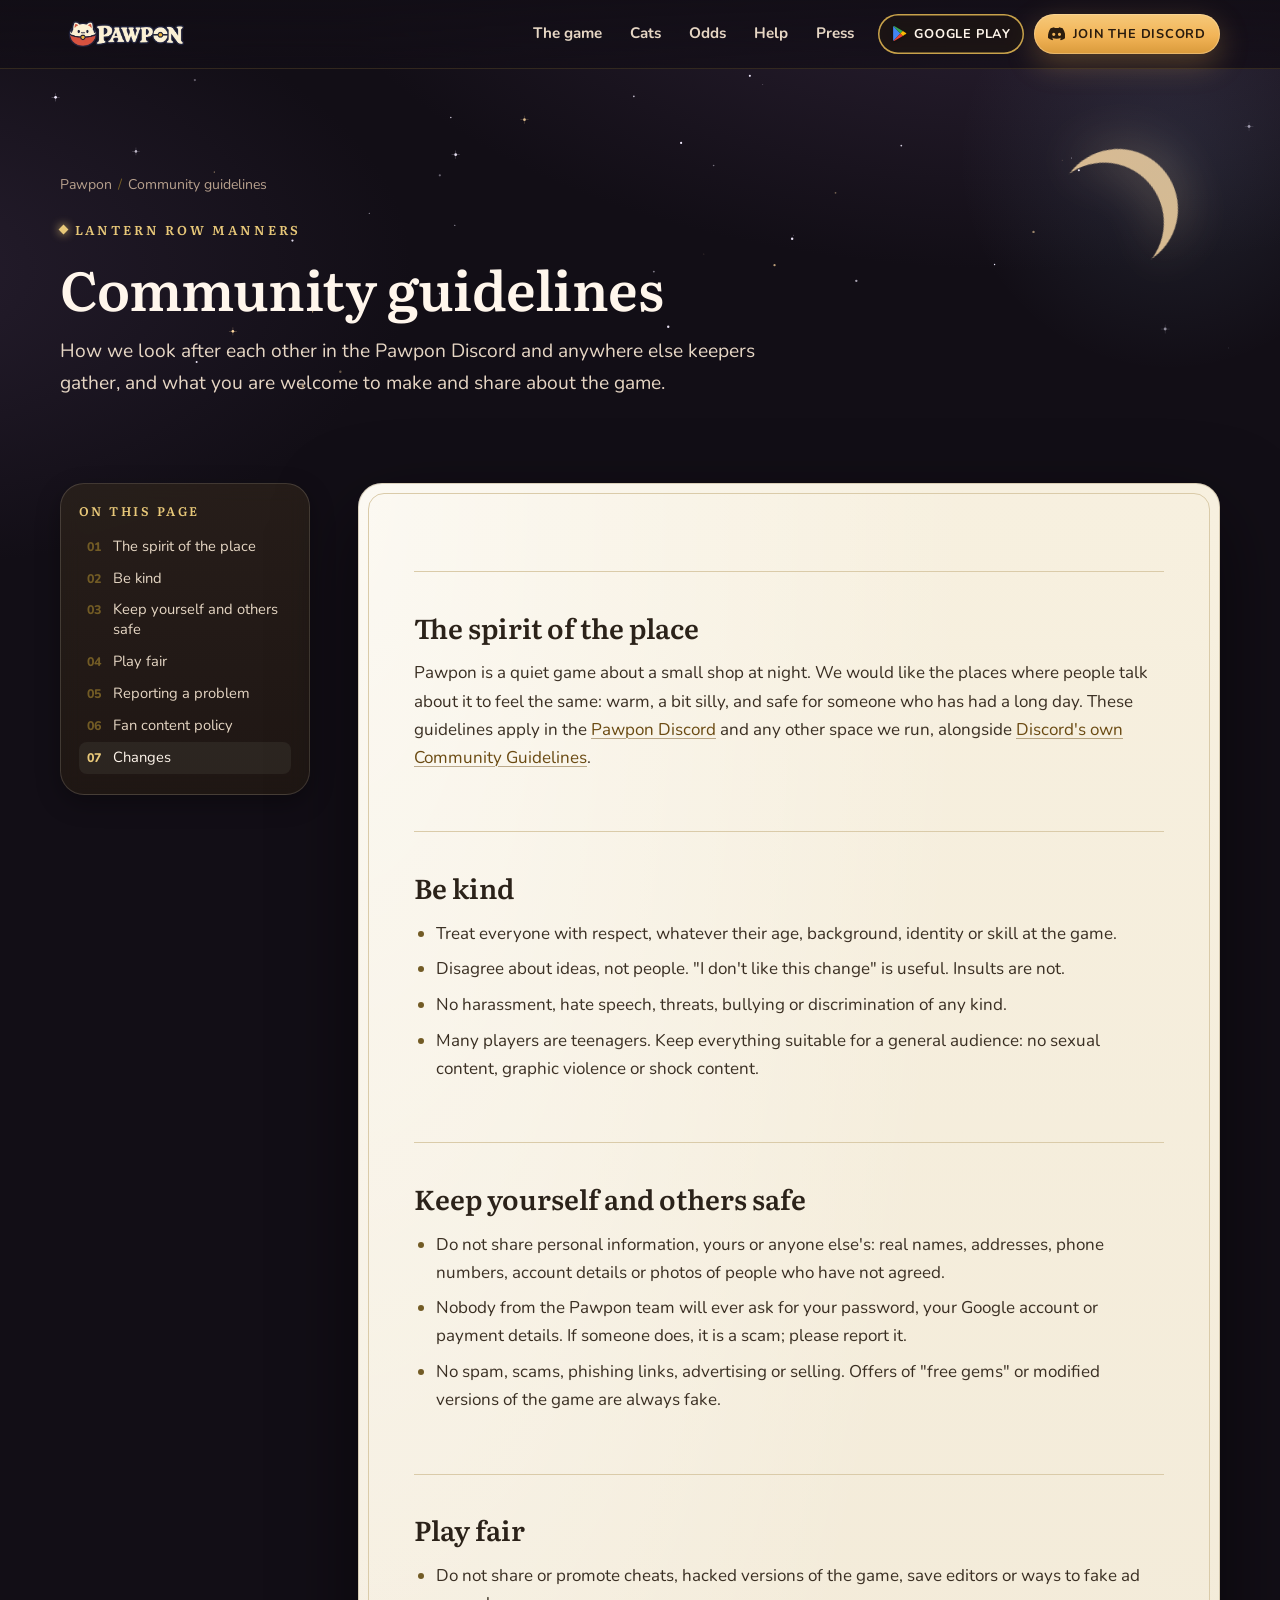
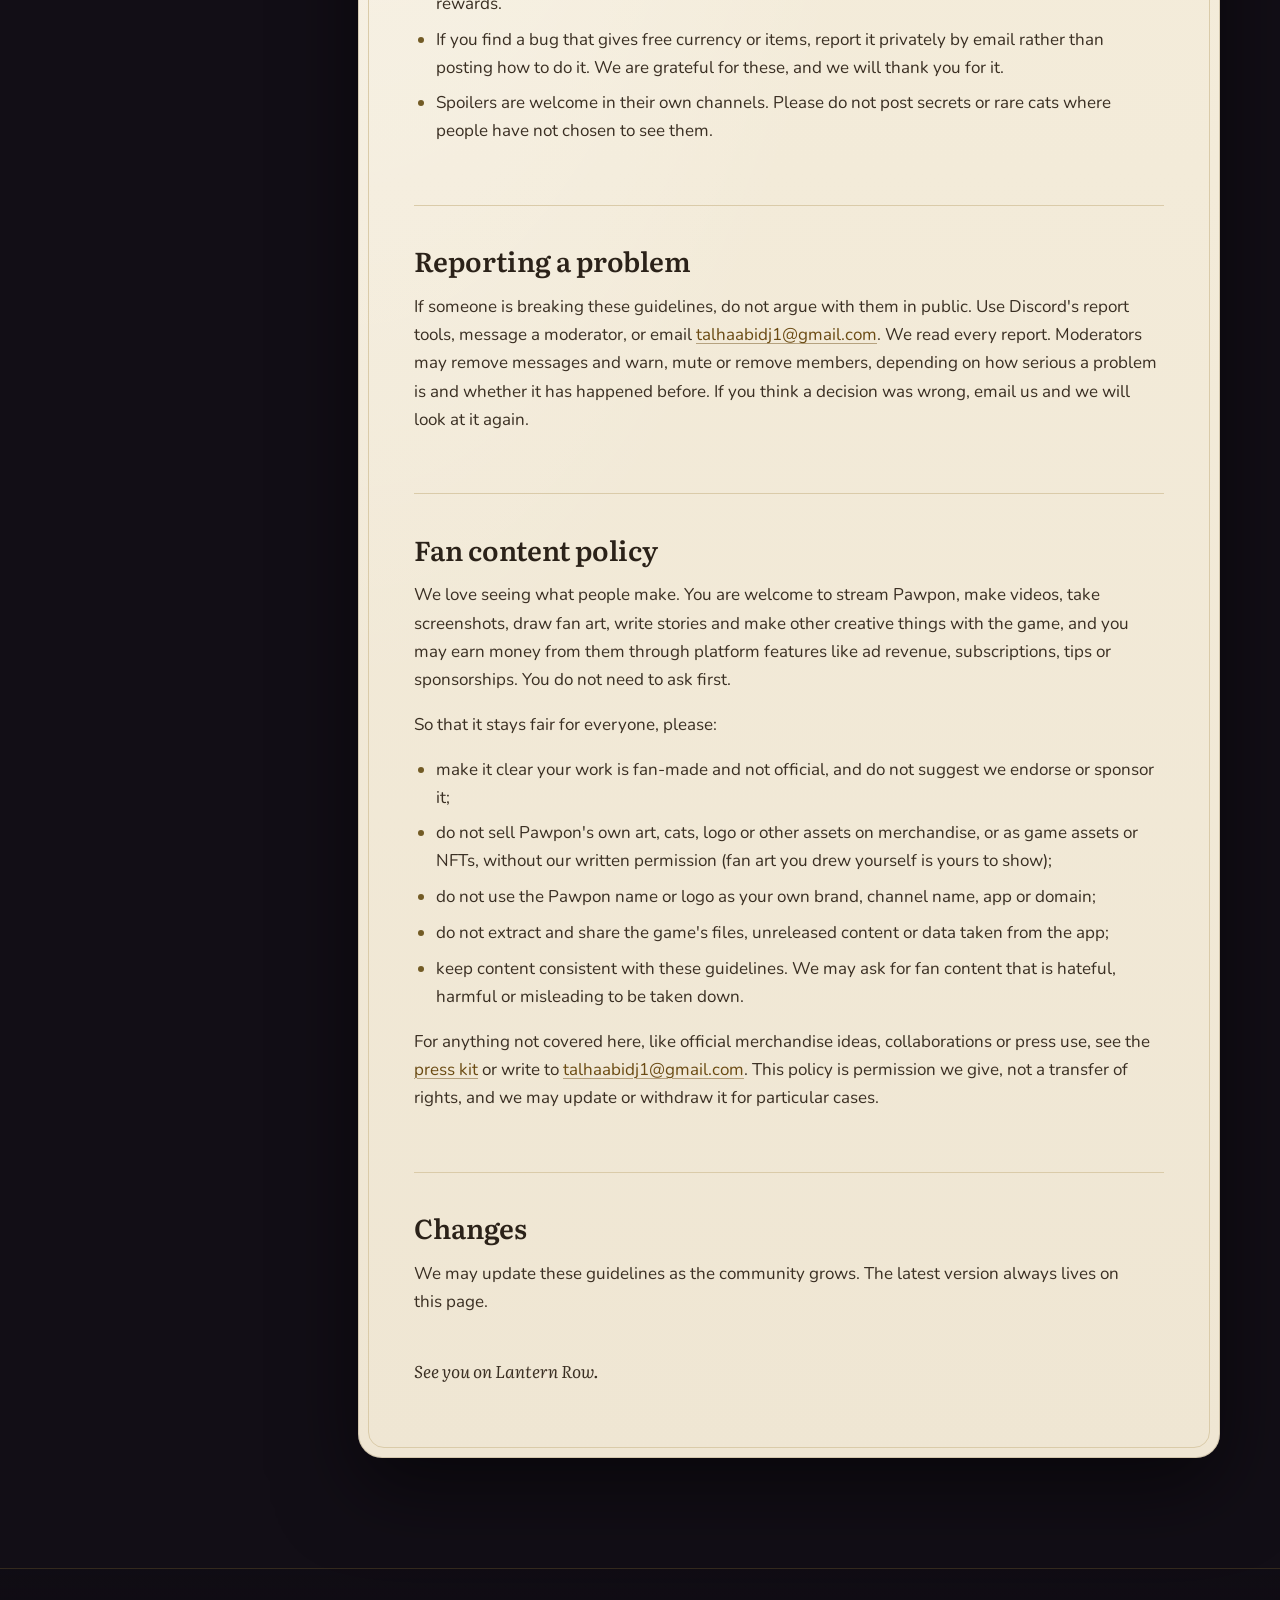
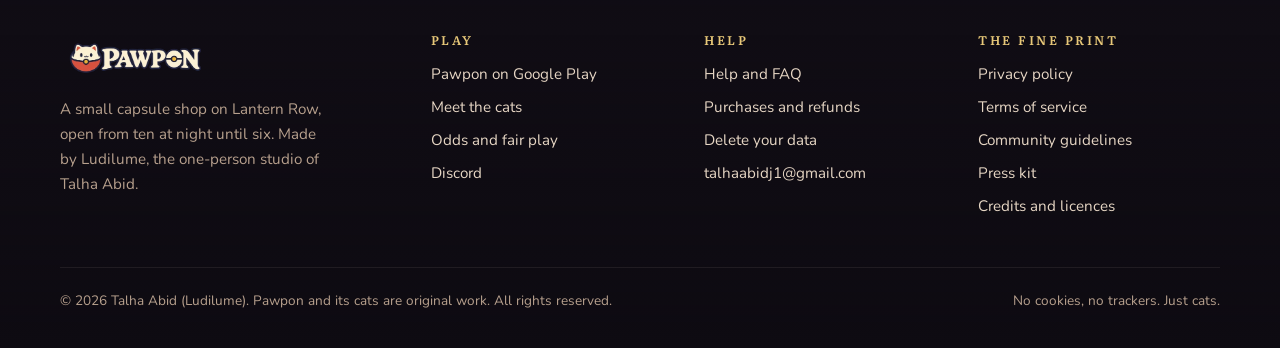
==== commit 9cb0d71f: "site: new store screenshots, the Wonder Exchange and Afterglow as pull cabinets with published odds," ====
--- a/community/index.html
+++ b/community/index.html
@@ -25,13 +25,13 @@
 <meta name="twitter:title" content="Community guidelines">
 <meta name="twitter:description" content="Pawpon&#x27;s community guidelines for Discord and fan spaces, plus the fan content policy for streams, videos, fan art and mods.">
 <meta name="twitter:image" content="https://talhaabidj.github.io/assets/img/og-pawpon.jpg">
-<link rel="icon" href="/favicon.ico?v=20260925" sizes="48x48">
-<link rel="icon" href="/favicon-32.png?v=20260925" type="image/png" sizes="32x32">
-<link rel="apple-touch-icon" href="/apple-touch-icon.png?v=20260925">
+<link rel="icon" href="/favicon.ico?v=20260926" sizes="48x48">
+<link rel="icon" href="/favicon-32.png?v=20260926" type="image/png" sizes="32x32">
+<link rel="apple-touch-icon" href="/apple-touch-icon.png?v=20260926">
 <link rel="manifest" href="/site.webmanifest">
 <link rel="preload" href="/assets/fonts/Literata-Variable.woff2" as="font" type="font/woff2" crossorigin>
 <link rel="preload" href="/assets/fonts/Nunito-Variable.woff2" as="font" type="font/woff2" crossorigin>
-<link rel="stylesheet" href="/assets/css/site.css?v=20260925">
+<link rel="stylesheet" href="/assets/css/site.css?v=20260926">
 <script type="application/ld+json">{"@context":"https://schema.org","@graph":[{"@type":"WebSite","@id":"https://talhaabidj.github.io/#website","url":"https://talhaabidj.github.io/","name":"Pawpon","inLanguage":"en","publisher":{"@id":"https://talhaabidj.github.io/#studio"}},{"@type":"Organization","@id":"https://talhaabidj.github.io/#studio","name":"Ludilume","url":"https://talhaabidj.github.io/","email":"talhaabidj1@gmail.com","logo":"https://talhaabidj.github.io/assets/img/icon-512.png","founder":{"@id":"https://talhaabidj.github.io/#developer"}},{"@type":"Person","@id":"https://talhaabidj.github.io/#developer","name":"Talha Abid","worksFor":{"@id":"https://talhaabidj.github.io/#studio"},"sameAs":["https://github.com/talhaabidj"]},{"@type":"WebPage","@id":"https://talhaabidj.github.io/community/#webpage","url":"https://talhaabidj.github.io/community/","name":"Community guidelines","description":"Pawpon's community guidelines for Discord and fan spaces, plus the fan content policy for streams, videos, fan art and mods.","isPartOf":{"@id":"https://talhaabidj.github.io/#website"},"inLanguage":"en","dateModified":"2026-09-24","breadcrumb":{"@type":"BreadcrumbList","itemListElement":[{"@type":"ListItem","position":1,"name":"Pawpon","item":"https://talhaabidj.github.io/"},{"@type":"ListItem","position":2,"name":"Community guidelines","item":"https://talhaabidj.github.io/community/"}]}}]}</script>
 </head>
 <body class="page-community">
@@ -141,7 +141,7 @@
     </div>
   </div>
 </footer>
-<script src="/assets/js/site.js?v=20260925" defer></script>
+<script src="/assets/js/site.js?v=20260926" defer></script>
 
 </body>
 </html>
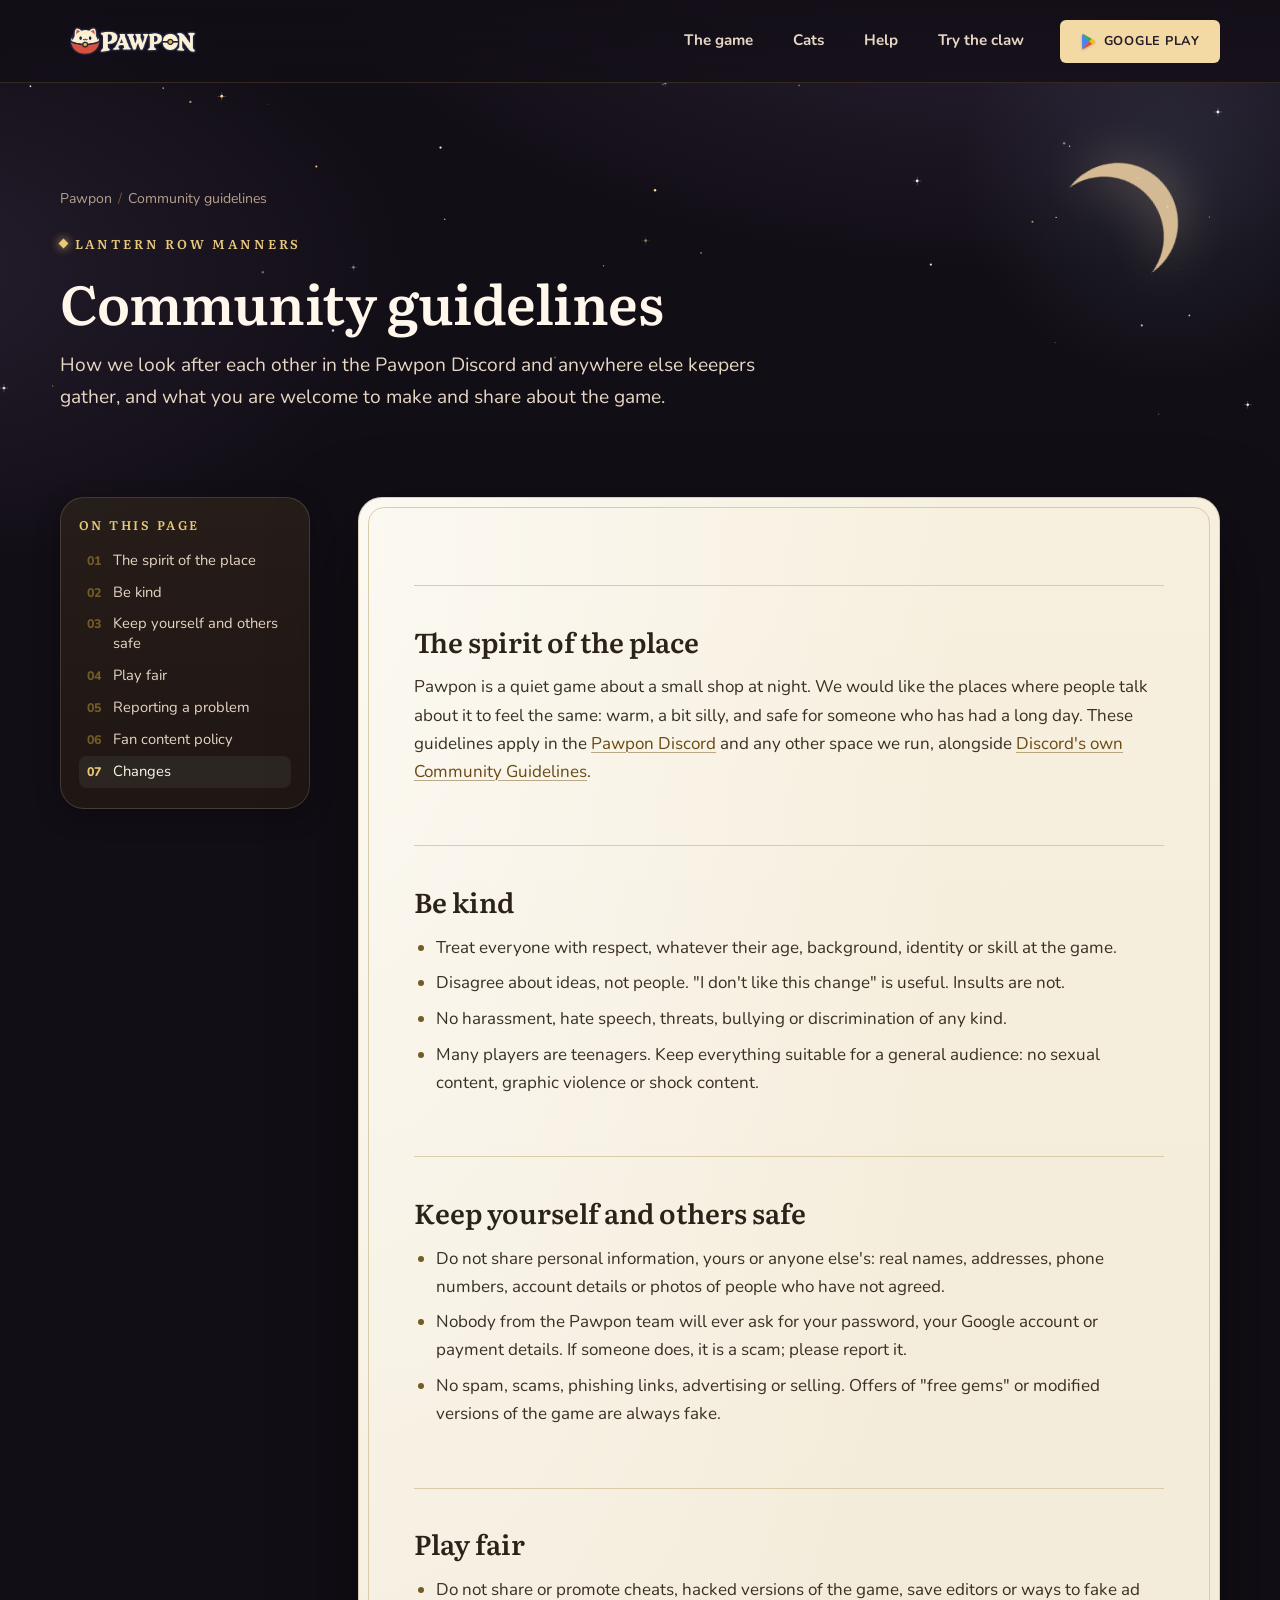
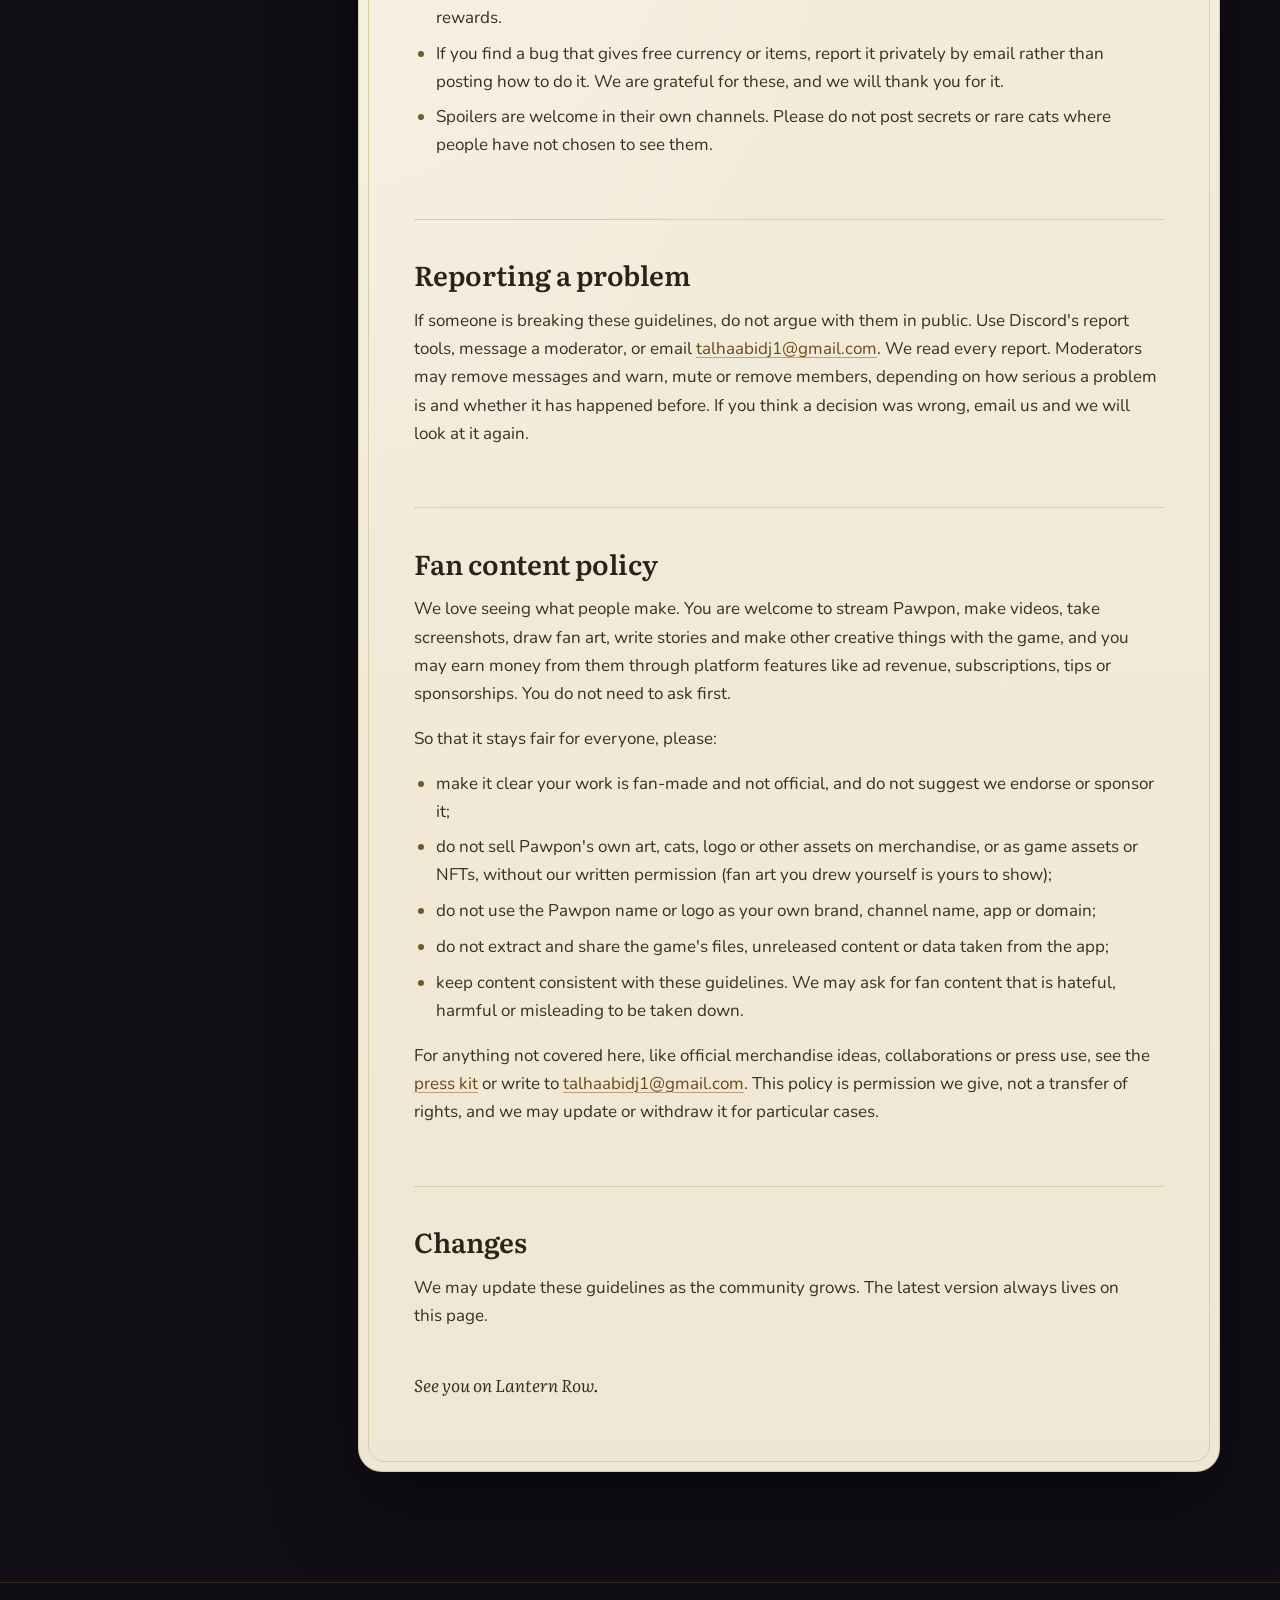
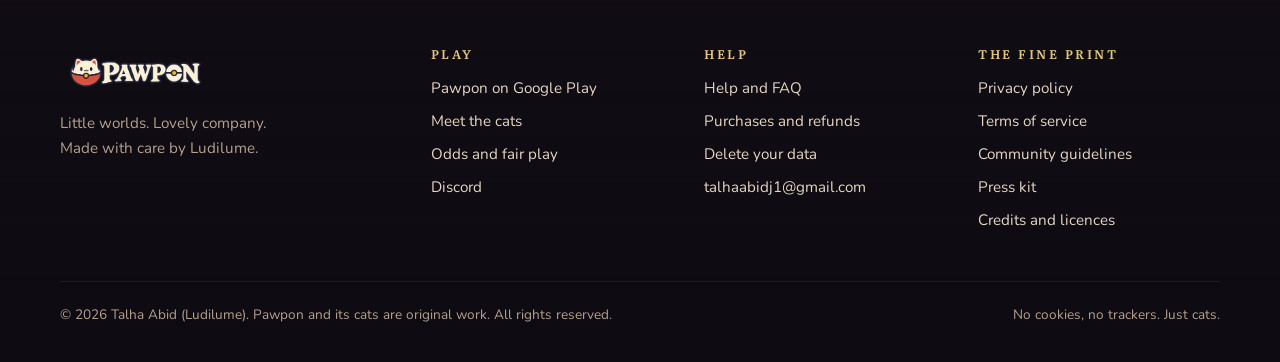
==== commit d8b749e3: "Publish illustrated Pawpon website and mobile responsive improvements" ====
--- a/community/index.html
+++ b/community/index.html
@@ -7,7 +7,7 @@
 <meta name="description" content="Pawpon&#x27;s community guidelines for Discord and fan spaces, plus the fan content policy for streams, videos, fan art and mods.">
 <link rel="canonical" href="https://talhaabidj.github.io/community/">
 <meta name="theme-color" content="#120e16">
-<meta name="color-scheme" content="dark">
+<meta name="color-scheme" content="light dark">
 <meta name="author" content="Talha Abid">
 <meta name="application-name" content="Pawpon">
 <meta name="apple-mobile-web-app-title" content="Pawpon">
@@ -25,14 +25,15 @@
 <meta name="twitter:title" content="Community guidelines">
 <meta name="twitter:description" content="Pawpon&#x27;s community guidelines for Discord and fan spaces, plus the fan content policy for streams, videos, fan art and mods.">
 <meta name="twitter:image" content="https://talhaabidj.github.io/assets/img/og-pawpon.jpg">
-<link rel="icon" href="/favicon.ico?v=20260926" sizes="48x48">
-<link rel="icon" href="/favicon-32.png?v=20260926" type="image/png" sizes="32x32">
-<link rel="apple-touch-icon" href="/apple-touch-icon.png?v=20260926">
+<link rel="icon" href="/favicon.ico?v=20261002" sizes="48x48">
+<link rel="icon" href="/favicon-32.png?v=20261002" type="image/png" sizes="32x32">
+<link rel="apple-touch-icon" href="/apple-touch-icon.png?v=20261002">
 <link rel="manifest" href="/site.webmanifest">
 <link rel="preload" href="/assets/fonts/Literata-Variable.woff2" as="font" type="font/woff2" crossorigin>
 <link rel="preload" href="/assets/fonts/Nunito-Variable.woff2" as="font" type="font/woff2" crossorigin>
-<link rel="stylesheet" href="/assets/css/site.css?v=20260926">
-<script type="application/ld+json">{"@context":"https://schema.org","@graph":[{"@type":"WebSite","@id":"https://talhaabidj.github.io/#website","url":"https://talhaabidj.github.io/","name":"Pawpon","inLanguage":"en","publisher":{"@id":"https://talhaabidj.github.io/#studio"}},{"@type":"Organization","@id":"https://talhaabidj.github.io/#studio","name":"Ludilume","url":"https://talhaabidj.github.io/","email":"talhaabidj1@gmail.com","logo":"https://talhaabidj.github.io/assets/img/icon-512.png","founder":{"@id":"https://talhaabidj.github.io/#developer"}},{"@type":"Person","@id":"https://talhaabidj.github.io/#developer","name":"Talha Abid","worksFor":{"@id":"https://talhaabidj.github.io/#studio"},"sameAs":["https://github.com/talhaabidj"]},{"@type":"WebPage","@id":"https://talhaabidj.github.io/community/#webpage","url":"https://talhaabidj.github.io/community/","name":"Community guidelines","description":"Pawpon's community guidelines for Discord and fan spaces, plus the fan content policy for streams, videos, fan art and mods.","isPartOf":{"@id":"https://talhaabidj.github.io/#website"},"inLanguage":"en","dateModified":"2026-09-24","breadcrumb":{"@type":"BreadcrumbList","itemListElement":[{"@type":"ListItem","position":1,"name":"Pawpon","item":"https://talhaabidj.github.io/"},{"@type":"ListItem","position":2,"name":"Community guidelines","item":"https://talhaabidj.github.io/community/"}]}}]}</script>
+<link rel="stylesheet" href="/assets/css/site.css?v=20261002">
+<link rel="stylesheet" href="/assets/css/landing.css?v=20261002">
+<script type="application/ld+json">{"@context":"https://schema.org","@graph":[{"@type":"WebSite","@id":"https://talhaabidj.github.io/#website","url":"https://talhaabidj.github.io/","name":"Pawpon","inLanguage":"en","publisher":{"@id":"https://talhaabidj.github.io/#studio"}},{"@type":"Organization","@id":"https://talhaabidj.github.io/#studio","name":"Ludilume","url":"https://talhaabidj.github.io/","email":"talhaabidj1@gmail.com","logo":"https://talhaabidj.github.io/assets/img/icon-512.png","founder":{"@id":"https://talhaabidj.github.io/#developer"},"sameAs":["https://play.google.com/store/apps/developer?id=Ludilume"]},{"@type":"Person","@id":"https://talhaabidj.github.io/#developer","name":"Talha Abid","worksFor":{"@id":"https://talhaabidj.github.io/#studio"},"sameAs":["https://github.com/talhaabidj"]},{"@type":"WebPage","@id":"https://talhaabidj.github.io/community/#webpage","url":"https://talhaabidj.github.io/community/","name":"Community guidelines","description":"Pawpon's community guidelines for Discord and fan spaces, plus the fan content policy for streams, videos, fan art and mods.","isPartOf":{"@id":"https://talhaabidj.github.io/#website"},"inLanguage":"en","dateModified":"2026-09-24","breadcrumb":{"@type":"BreadcrumbList","itemListElement":[{"@type":"ListItem","position":1,"name":"Pawpon","item":"https://talhaabidj.github.io/"},{"@type":"ListItem","position":2,"name":"Community guidelines","item":"https://talhaabidj.github.io/community/"}]}}]}</script>
 </head>
 <body class="page-community">
 <a class="skip-link" href="#main">Skip to content</a>
@@ -45,11 +46,9 @@
     <nav class="nav" id="site-nav" aria-label="Main">
       <a href="/#the-game">The game</a>
       <a href="/#the-cats">Cats</a>
-      <a href="/odds/">Odds</a>
       <a href="/support/">Help</a>
-      <a href="/press/">Press</a>
-      <a class="btn btn-ghost nav-play" href="https://play.google.com/store/apps/details?id=com.pawpon" rel="noopener"><svg class="play-logo" viewBox="0 0 24 24" aria-hidden="true"><path fill="#4285F4" d="M3.6 1.8 13.2 12 3.6 22.2a1.4 1.4 0 0 1-.6-1.2V3a1.4 1.4 0 0 1 .6-1.2z"/><path fill="#34A853" d="M3.6 1.8a1.5 1.5 0 0 1 1.5 0l11.6 6.7L13.2 12z"/><path fill="#FBBC04" d="m16.7 8.5 3.9 2.3a1.4 1.4 0 0 1 0 2.4l-3.9 2.3-3.5-3.5z"/><path fill="#EA4335" d="M13.2 12l3.5 3.5-11.6 6.7a1.5 1.5 0 0 1-1.5 0z"/></svg>Google Play</a>
-      <a class="btn nav-cta" href="https://discord.gg/V4qutb4YAA" rel="noopener"><svg class="discord-logo" viewBox="0 0 127.14 96.36" aria-hidden="true"><path fill="currentColor" d="M107.7 8.07A105.15 105.15 0 0 0 81.47 0a72.06 72.06 0 0 0-3.36 6.83 97.68 97.68 0 0 0-29.11 0A72.37 72.37 0 0 0 45.64 0a105.89 105.89 0 0 0-26.25 8.09C2.79 32.65-1.71 56.6.54 80.21a105.73 105.73 0 0 0 32.17 16.15 77.7 77.7 0 0 0 6.89-11.11 68.42 68.42 0 0 1-10.85-5.18c.91-.66 1.8-1.34 2.66-2a75.57 75.57 0 0 0 64.32 0c.87.71 1.76 1.39 2.66 2a68.68 68.68 0 0 1-10.87 5.19 77 77 0 0 0 6.89 11.1 105.25 105.25 0 0 0 32.19-16.14c2.64-27.38-4.51-51.11-18.9-72.15ZM42.45 65.69C36.18 65.69 31 60 31 53s5-12.74 11.43-12.74S54 46 53.89 53s-5.05 12.69-11.44 12.69Zm42.24 0C78.41 65.69 73.25 60 73.25 53s5-12.74 11.44-12.74S96.23 46 96.12 53s-5.04 12.69-11.43 12.69Z"/></svg>Join the Discord</a>
+      <a href="/#try-a-turn">Try the claw</a>
+      <a class="btn nav-play" href="https://play.google.com/store/apps/details?id=com.pawpon" rel="noopener"><svg class="play-logo" viewBox="0 0 24 24" aria-hidden="true"><path fill="#4285F4" d="M3.6 1.8 13.2 12 3.6 22.2a1.4 1.4 0 0 1-.6-1.2V3a1.4 1.4 0 0 1 .6-1.2z"/><path fill="#34A853" d="M3.6 1.8a1.5 1.5 0 0 1 1.5 0l11.6 6.7L13.2 12z"/><path fill="#FBBC04" d="m16.7 8.5 3.9 2.3a1.4 1.4 0 0 1 0 2.4l-3.9 2.3-3.5-3.5z"/><path fill="#EA4335" d="M13.2 12l3.5 3.5-11.6 6.7a1.5 1.5 0 0 1-1.5 0z"/></svg>Google Play</a>
     </nav>
   </div>
 </header>
@@ -104,7 +103,7 @@
     <div class="footer-grid">
       <div class="footer-brand">
         <img src="/assets/img/logo-440.webp" width="440" height="147" alt="Pawpon" loading="lazy">
-        <p>A small capsule shop on Lantern Row, open from ten at night until six. Made by Ludilume, the one-person studio of Talha Abid.</p>
+        <p>Little worlds. Lovely company.<br>Made with care by Ludilume.</p>
       </div>
       <div>
         <h2>Play</h2>
@@ -141,7 +140,7 @@
     </div>
   </div>
 </footer>
-<script src="/assets/js/site.js?v=20260926" defer></script>
+<script src="/assets/js/site.js?v=20261002" defer></script>
 
 </body>
 </html>
--- a/assets/css/site.css
+++ b/assets/css/site.css
@@ -1138,7 +1138,7 @@
   align-items: start;
   padding-bottom: clamp(64px, 9vw, 110px);
 }
-@media (max-width: 1080px) { .doc-layout { grid-template-columns: 1fr; } }
+@media (max-width: 1080px) { .doc-layout { grid-template-columns: minmax(0, 1fr); } }
 
 .toc { position: sticky; top: 92px; padding: 20px 18px; font-size: 0.92rem; }
 .toc h2 { font-size: 0.78rem; letter-spacing: 0.2em; text-transform: uppercase; color: var(--gold-300); margin-bottom: 12px; }
@@ -1165,6 +1165,8 @@
 @media (min-width: 1081px) { .toc summary { pointer-events: none; } }
 
 .paper {
+  min-width: 0;
+  overflow-wrap: anywhere;
   position: relative;
   padding: clamp(24px, 5vw, 56px);
   border-radius: var(--radius-lg);
@@ -1302,7 +1304,7 @@
 .faq .answer { padding: 0 18px 16px; }
 .faq .answer > :last-child { margin-bottom: 0; }
 
-.contact-cards { display: grid; grid-template-columns: repeat(auto-fit, minmax(220px, 1fr)); gap: 12px; margin: 1.2em 0 0.4em; }
+.contact-cards { display: grid; grid-template-columns: repeat(auto-fit, minmax(min(220px, 100%), 1fr)); gap: 12px; margin: 1.2em 0 0.4em; }
 .contact-card {
   display: block;
   padding: 18px;
@@ -1323,7 +1325,7 @@
 .rbar { display: block; height: 5px; margin-top: 6px; border-radius: 3px; background: var(--parchment-line); overflow: hidden; min-width: 70px; }
 .rbar i { display: block; height: 100%; background: var(--rc); border-radius: inherit; }
 
-.press-grid { display: grid; grid-template-columns: repeat(auto-fit, minmax(200px, 1fr)); gap: 14px; margin: 1.2em 0 1.8em; }
+.press-grid { display: grid; grid-template-columns: repeat(auto-fit, minmax(min(200px, 100%), 1fr)); gap: 14px; margin: 1.2em 0 1.8em; }
 .press-item { margin: 0; padding: 10px; border-radius: 14px; background: var(--parchment-hi); border: 1px solid var(--parchment-border); }
 .press-item img { width: 100%; border-radius: 8px; aspect-ratio: 16 / 9; object-fit: cover; background: var(--ink-700); }
 .press-item.square img { aspect-ratio: 1; object-fit: contain; }
@@ -1414,7 +1416,7 @@
   .paper { padding: 26px 18px; border-radius: 18px; }
   .paper::before { inset: 6px; border-radius: 14px; }
   .summary { padding: 18px 18px; }
-  .steps-list li { grid-template-columns: 34px 1fr; gap: 12px; padding: 14px; }
+  .steps-list li { grid-template-columns: 34px minmax(0, 1fr); gap: 12px; padding: 14px; }
   .steps-list li::before { width: 34px; height: 34px; font-size: 1rem; }
   .paper th, .paper td { padding: 10px 11px; }
   .faq summary { padding: 14px 44px 14px 14px; }
--- a/assets/css/landing.css
+++ b/assets/css/landing.css
@@ -0,0 +1,269 @@
+
+.site-header .wrap { min-height: 82px; }
+.site-header .brand img { width: 145px; }
+.site-header .nav { gap: 16px; }
+.nav .nav-play { background: #f3d9a4; color: #251e27; box-shadow: none; border-radius: 6px; padding: 13px 20px; }
+.nav .nav-play:hover { background: #ffe9bf; color: #251e27; }
+.page-home { background: #15131d; --wrap: 1240px; --gutter: clamp(22px, 5vw, 64px); }
+.page-home .site-header { position: absolute; inset: 0 0 auto; background: linear-gradient(#10101db3, transparent); border: 0; backdrop-filter: none; }
+.page-home .site-header.scrolled { position: fixed; background: #15131df2; backdrop-filter: blur(14px); box-shadow: 0 1px #fff1; }
+.page-home h2 { font-size: clamp(2.25rem, 4.7vw, 4rem); letter-spacing: -.045em; line-height: 1.14; }
+.page-home h2 em { font-weight: 400; color: #e8ba83; }
+.page-home .kicker { font: 800 .68rem/1.6 var(--sans); letter-spacing: .2em; text-transform: uppercase; color: #e1bd86; margin-bottom: 22px; }
+.page-home .btn { border-radius: 6px; box-shadow: none; letter-spacing: .025em; background: #f1d3a0; min-height: 58px; }
+.page-home .btn:hover { background: #ffe7bd; box-shadow: 0 8px 30px #e6ae4630; }
+.page-home .btn-play { padding: 12px 25px; }
+.page-home .btn-play span { font-size: 1.15rem; }
+.page-home .btn-play small { font-size: .58rem; }
+.landing-hero { min-height: 800px; min-height: max(760px, 100svh); position: relative; isolation: isolate; display: flex; flex-direction: column; justify-content: center; overflow: clip; background: #101827; }
+.campaign-art { position: absolute; inset: -20px; z-index: -3; transform: translate3d(var(--scene-x, 0px), var(--scene-y, 0px), 0) scale(1.04); will-change: transform; }
+.campaign-art picture, .campaign-art img { display: block; width: 100%; height: 100%; }
+.campaign-art img { object-fit: cover; object-position: 62% 50%; }
+.landing-hero::before { content: ''; position: absolute; inset: 0; z-index: -2; background: linear-gradient(90deg, #0c1224dd 0%, #0c1224b5 28%, #0c12244d 49%, transparent 72%), linear-gradient(0deg, #15131d 0%, #15131d00 25%); }
+.hero-grid { padding-block: 160px 150px; }
+.landing-copy { max-width: 600px; }
+.landing-copy h1 { font: 500 clamp(3.3rem, 6.2vw, 5.6rem)/1.08 var(--serif); letter-spacing: -.058em; color: #fff8ee; margin: 0 0 30px; text-shadow: 0 4px 50px #0a122b60; }
+.landing-copy h1 em { color: #f5ce91; font-weight: 400; }
+.hero-description { font-size: 1.08rem; line-height: 1.8; color: #e5dce0; margin-bottom: 32px; }
+.status-dot { display: inline-block; width: 6px; height: 6px; border-radius: 50%; background: #eac27b; box-shadow: 0 0 14px #ffbb4a; margin-right: 10px; vertical-align: middle; }
+.text-link { font-size: .85rem; font-weight: 800; color: #fff3e4; text-decoration: none; padding: 15px 5px; }
+.text-link span { margin-left: 8px; }
+.hero-meta { font-size: .7rem; color: #c3becb; margin-top: 25px; letter-spacing: .04em; }
+.hero-meta span { margin: 0 9px; color: #e5bc7d; }
+.hero-bottom { position: absolute; bottom: 30px; inset-inline: 0; display: flex; justify-content: space-between; align-items: center; gap: 20px; font: 700 .62rem/1.5 var(--sans); letter-spacing: .18em; color: #c4b9b3; }
+.hero-bottom a { text-decoration: none; color: #f4dfc3; letter-spacing: .05em; font-size: .78rem; }
+.hero-bottom a span { margin-left: 18px; }
+.motion-toggle { border: 1px solid #e6d6c443; background: #14131d90; border-radius: 20px; color: #e5d6c4; padding: 9px 14px; cursor: pointer; font: 600 .68rem var(--sans); letter-spacing: .02em; }
+.campaign-motes { position: absolute; inset: 0; z-index: -1; pointer-events: none; overflow: hidden; }
+.campaign-motes i { position: absolute; bottom: -12px; left: var(--x); width: var(--size); height: var(--size); border-radius: 50%; background: #ffdd9e; box-shadow: 0 0 12px 3px #e7a65565; animation: campaign-float var(--duration) linear var(--delay) infinite; }
+@keyframes campaign-float { 0% { transform: translate3d(0,0,0); opacity: 0; } 15%, 65% { opacity: .65; } 100% { transform: translate3d(60px,-80vh,0); opacity: 0; } }
+.game-section { padding: 110px 0 85px; background: radial-gradient(ellipse at 50% 50%, #30243a 0, #15131d 68%); }
+.section-heading { display: flex; align-items: flex-end; justify-content: space-between; gap: 40px; margin-bottom: 44px; }
+.section-heading h2 { margin-bottom: 0; }
+.section-heading > p { color: #beb3c0; font-size: .98rem; line-height: 1.8; margin-bottom: 4px; max-width: 30ch; }
+.gallery-shell { max-width: 1100px; margin-inline: auto; }
+.game-gallery { display: flex; overflow-x: auto; scroll-snap-type: x mandatory; scrollbar-width: none; border: 1px solid #dfc49438; border-radius: 12px; background: #25202b; box-shadow: 0 30px 70px #0004; }
+.game-gallery::-webkit-scrollbar { display: none; }
+.game-slide { flex: 0 0 100%; min-width: 0; margin: 0; scroll-snap-align: center; scroll-snap-stop: always; }
+.game-slide img { width: 100%; aspect-ratio: 16 / 9; object-fit: cover; }
+.game-slide figcaption { padding: 22px 28px; display: flex; align-items: center; justify-content: space-between; gap: 20px; background: #1d1a26; }
+.game-slide figcaption strong { color: #f9ecdb; font-family: var(--serif); font-size: 1.04rem; font-weight: 500; }
+.game-slide figcaption span { color: #c5b9c6; font-size: .8rem; }
+.gallery-toolbar { display: flex; gap: 25px; align-items: center; margin-top: 18px; }
+.gallery-count { font: 800 .73rem var(--sans); letter-spacing: .2em; color: #edd2a0; }
+.gallery-hint { color: #a99cab; font-size: .75rem; }
+.gallery-controls { margin-left: auto; display: flex; gap: 8px; }
+.gallery-controls button { width: 44px; height: 44px; font-size: 1.3rem; border-radius: 50%; border: 1px solid #e6c99155; background: transparent; color: #f2d7a2; cursor: pointer; transition: background .2s; }
+.gallery-controls button:hover { background: #e6c99120; }
+.gallery-controls button:disabled { opacity: .3; cursor: default; }
+.play-loop { display: grid; grid-template-columns: repeat(3, 1fr); list-style: none; margin: 55px 0 0; padding: 0; }
+.play-loop li { display: flex; align-items: center; justify-content: center; gap: 16px; border-right: 1px solid #dcc49026; }
+.play-loop li:last-child { border: 0; }
+.play-loop span { color: #b99b6b; font: italic 1.1rem var(--serif); }
+.play-loop strong { color: #e6d9c9; font-weight: 600; font-size: .92rem; }
+.collection-section { background: #f2ecdf; color: #493e41; padding: 100px 0 85px; position: relative; }
+.collection-section::before { content: '✦'; position: absolute; top: -22px; left: calc(50% - 22px); width: 44px; height: 44px; border-radius: 50%; background: #f2ecdf; color: #a27b43; text-align: center; line-height: 44px; }
+.collection-section h2 { color: #302735; }
+.collection-section h2 em { color: #9f6654; }
+.collection-section .kicker { color: #8c6750; }
+.collection-section .section-heading > p { color: #716471; }
+.collection-section .tabs { gap: 22px; margin: 44px 0 30px; border-bottom: 1px solid #34243426; padding-bottom: 0; }
+.collection-section .chip { padding: 13px 0 17px; border: 0; border-bottom: 2px solid transparent; border-radius: 0; background: transparent; color: #786977; font-size: .85rem; }
+.collection-section .chip[aria-selected=true] { border-bottom-color: #a16a50; color: #352c34; }
+.collection-section .chip:hover { color: #9b6049; }
+.collection-section .set-intro { margin-bottom: 20px; display: block; }
+.collection-section .set-intro h3 { display: none; }
+.collection-section .set-intro p { font-size: .85rem; color: #716471; }
+.collection-section .cat-card { background: #faf7f0; border: 1px solid #b8a7964d; border-radius: 80px 80px 12px 12px; box-shadow: none; padding: 20px 8px 23px; transition: transform .3s, box-shadow .3s; }
+.collection-section .cat-card:hover { transform: translateY(-8px); box-shadow: 0 15px 30px #47314212; }
+.collection-section .cat-card .name { font-size: .9rem; }
+.collection-section .cat-card img { transition: transform .4s; }
+.collection-section .cat-card:hover img { transform: rotate(-4deg) scale(1.06); }
+.collection-section .cat-card::after { height: 2px; }
+.collection-section .found-count { color: #746670; font-size: .73rem; text-align: center; margin: 25px 0 0; }
+.collection-section :focus-visible { outline-color: #946344; }
+.demo-section { padding: 105px 0 80px; background: radial-gradient(ellipse at 75% 45%, #46304a66, transparent 55%), #211b2b; }
+.demo-copy > p:not(.kicker) { color: #c7baca; font-size: .97rem; }
+.demo-copy .machine-picker { max-width: 450px; margin: 30px 0; gap: 9px; }
+.demo-copy .chip { border-radius: 6px; padding: 12px 14px; background: #302638; font-size: .78rem; }
+.demo-copy .chip[aria-pressed=true] { background: #eddbb9; color: #322634; }
+.demo-details { border-top: 1px solid #dcc8ad30; border-bottom: 1px solid #dcc8ad30; max-width: 450px; }
+.demo-details summary { display: flex; justify-content: space-between; padding: 18px 0; cursor: pointer; color: #e9d6b9; font-size: .83rem; list-style: none; }
+.demo-details summary::-webkit-details-marker { display: none; }
+.demo-details[open] summary span { transform: rotate(45deg); }
+.demo-details .demo-disclaimer, .demo-details .btn-note { font-size: .77rem; color: #c5b5c3; }
+.demo-footnote { font-size: .7rem !important; color: #a898ad !important; margin-top: 20px; }
+.machine-stage { position: relative; padding: 10px 0 0; isolation: isolate; }
+.machine-stage::before { content: ''; position: absolute; inset: 4% 0 10%; z-index: -1; background: radial-gradient(ellipse, #b27a9240 0, transparent 65%); }
+.stage-star { position: absolute; top: 4%; right: 5%; color: #d6ba87; font-size: 4rem; }
+.machine-stage .pull-status { font-size: .74rem; color: #c9b7ce; }
+.fair-strip { background: #2c2434; padding: 25px 0; border-block: 1px solid #dbc39022; }
+.fair-strip .wrap { display: flex; justify-content: space-between; align-items: center; gap: 25px; }
+.fair-strip p { margin: 0; color: #eddbbb; font: 500 .98rem var(--serif); }
+.fair-strip p span { margin-right: 12px; color: #c9a371; }
+.fair-strip .wrap > span { font-size: .78rem; color: #bfb0c2; }
+.fair-strip a { font-size: .78rem; text-decoration: none; }
+.download-section { position: relative; isolation: isolate; overflow: hidden; background: #1b1623; }
+.download-art { position: absolute; inset: 0; z-index: -2; }
+.download-art img { width: 100%; height: 100%; object-fit: cover; }
+.download-section::before { content: ''; position: absolute; inset: 0; z-index: -1; background: linear-gradient(0deg, #15131daa, #15131d20 35%, #15131d22 65%, #15131d99); }
+.download-inner { text-align: center; padding-block: 120px; }
+.download-inner h2 { font-size: clamp(2.8rem, 4.6vw, 4.4rem); }
+.download-inner > p:not(.kicker) { color: #d2c3d2; font-size: .93rem; margin: 24px 0 28px; }
+.community-link { display: flex; align-items: center; justify-content: center; gap: 9px; color: #d8c5d4; font-size: .76rem; margin-top: 28px; text-decoration: none; }
+.community-link svg { width: 17px; height: 14px; }
+.page-home .site-footer { background: #121019; border-color: #e7d6b21c; font-size: .8rem; padding-top: 55px; }
+.page-home .site-footer h2 { font-size: .63rem; letter-spacing: .14em; }
+.page-home .footer-brand p { font-size: .88rem; line-height: 1.9; }
+.page-home .footer-base { font-size: .68rem; }
+.page-home .footer-grid { grid-template-columns: 1.4fr 1fr 1fr 1fr; gap: 30px; }
+.js .landing-copy > * { animation: campaign-enter .9s both; }
+.js .landing-copy > :nth-child(2) { animation-delay: .1s; }
+.js .landing-copy > :nth-child(3) { animation-delay: .2s; }
+.js .landing-copy > :nth-child(4) { animation-delay: .3s; }
+.js .landing-copy > :nth-child(5) { animation-delay: .4s; }
+@keyframes campaign-enter { from { transform: translateY(20px); opacity: 0; } to { transform: none; opacity: 1; } }
+.motion-paused .campaign-motes i, .motion-paused .landing-copy > * { animation-play-state: paused; }
+.motion-paused .campaign-art { will-change: auto; }
+.motion-paused .rise { transition: none; transform: none; opacity: 1; }
+@media (min-width: 1600px) { .landing-copy { max-width: 660px; } }
+@media (max-width: 1000px) {
+  .site-header .nav { gap: 5px; }
+  .page-home .site-header .nav { background: #191621; min-height: auto; padding: 18px var(--gutter) 25px; }
+  .page-home .site-header.nav-open { background: #191621; }
+  .site-header .nav .nav-play { margin-left: 0; }
+  .landing-copy { max-width: 510px; }
+  .landing-hero { min-height: 780px; }
+  .landing-hero::before { background: linear-gradient(90deg, #0d1225dc, #0d122588 55%, #0d122510), linear-gradient(0deg, #15131d, transparent 40%); }
+  .section-heading { gap: 25px; }
+  .cat-grid { grid-template-columns: repeat(3, minmax(0, 1fr)); }
+  .collection-section .cat-card img { max-width: 180px; margin-inline: auto; }
+  .demo-section .pull { grid-template-columns: 1fr 1fr; gap: 30px; }
+  .fair-strip .wrap { flex-wrap: wrap; }
+  .download-art img { object-position: center; }
+}
+@media (max-width: 700px) {
+  .site-header .wrap { min-height: 72px; }
+  .site-header .brand img { width: 128px; }
+  .landing-hero { min-height: 850px; justify-content: flex-end; }
+  .campaign-art { inset: 0 0 auto; height: 570px; transform: none; }
+  .campaign-art img { object-position: 67% 30%; }
+  .landing-hero::before { background: linear-gradient(0deg, #15131d 0%, #15131d 30%, #15131de8 43%, #15131d00 71%, #15131d55 100%); }
+  .hero-grid { padding: 380px 0 100px; }
+  .landing-copy { max-width: 100%; }
+  .landing-copy h1 { font-size: clamp(2.9rem, 10.3vw, 4.1rem); margin-bottom: 22px; }
+  .landing-copy .kicker { font-size: .59rem; margin-bottom: 15px; }
+  .hero-description { font-size: .94rem; max-width: 34ch; margin-bottom: 22px; }
+  .desktop-break { display: none; }
+  .hero-meta { margin-top: 20px; }
+  .hero-bottom { bottom: 22px; gap: 12px; }
+  .hero-bottom > span { display: none; }
+  .hero-bottom .motion-toggle { font-size: .63rem; }
+  .page-home .btn-play { padding-inline: 20px; }
+  .text-link { font-size: .75rem; }
+  .page-home .kicker { font-size: .62rem; }
+  .page-home h2 { font-size: 2.45rem; }
+  .section-heading { display: block; margin-bottom: 30px; }
+  .section-heading > p { margin-top: 22px; font-size: .9rem; }
+  .game-section, .collection-section, .demo-section { padding: 70px 0; }
+  .game-gallery { border-radius: 6px; }
+  .game-slide figcaption { display: block; padding: 18px; min-height: 102px; }
+  .game-slide figcaption strong { display: block; font-size: .9rem; margin-bottom: 5px; }
+  .game-slide figcaption span { font-size: .73rem; line-height: 1.5; display: block; }
+  .gallery-hint { display: none; }
+  .play-loop { gap: 18px; grid-template-columns: 1fr; margin-top: 35px; }
+  .play-loop li { justify-content: flex-start; border-right: none; }
+  .play-loop strong { font-size: .87rem; }
+  .collection-section .tabs { gap: 24px; margin-top: 32px; margin-right: calc(-1 * var(--gutter)); padding-right: var(--gutter); }
+  .cat-grid { grid-template-columns: repeat(2, minmax(0, 1fr)); gap: 12px; }
+  .collection-section .cat-card { padding-top: 12px; }
+  .demo-section .pull { grid-template-columns: 1fr; gap: 45px; }
+  .demo-copy .machine-picker, .demo-details { max-width: none; }
+  .machine-stage { max-width: 400px; width: 100%; margin-inline: auto; }
+  .fair-strip .wrap { display: grid; gap: 12px; }
+  .fair-strip p { font-size: .94rem; }
+  .download-inner { padding-block: 100px; }
+  .download-art img { object-position: 50%; opacity: .45; }
+  .download-section::before { background: #15131d50; }
+  .download-inner h2 { font-size: 2.8rem; }
+  .download-inner > p:not(.kicker) { max-width: 28ch; margin-inline: auto; }
+  .page-home .footer-grid { grid-template-columns: 1fr 1fr; gap: 30px 18px; }
+  .page-home .footer-brand { grid-column: 1 / -1; }
+  .page-home .footer-base { gap: 14px; margin-top: 35px; }
+}
+@media (prefers-reduced-motion: reduce) {
+  .campaign-art { transform: none !important; will-change: auto; }
+  .campaign-motes { display: none; }
+  .js .landing-copy > * { animation: none; }
+  .collection-section .cat-card, .collection-section .cat-card img { transition: none; }
+  .collection-section .cat-card:hover, .collection-section .cat-card:hover img { transform: none; }
+}
+
+:root { --header-height: 82px; }
+html { scroll-padding-top: calc(var(--header-height) + env(safe-area-inset-top, 0px) + 12px); }
+.wrap { width: min(calc(100% - 2 * max(var(--gutter), env(safe-area-inset-left, 0px), env(safe-area-inset-right, 0px))), var(--wrap)); }
+.site-header .wrap { min-height: calc(var(--header-height) + env(safe-area-inset-top, 0px)); padding-top: env(safe-area-inset-top, 0px); }
+.site-footer { padding-bottom: max(36px, env(safe-area-inset-bottom, 0px)); }
+.footer-grid > *, .section-heading > *, .pull > *, .doc-layout > * { min-width: 0; }
+.footer-grid, .hero-description, .paper .btn, .community-link { overflow-wrap: anywhere; }
+.paper .btn { max-width: 100%; line-height: 1.4; text-align: center; }
+.table-wrap { max-width: 100%; overscroll-behavior-x: contain; }
+.table-wrap:focus-visible { outline: 2px solid var(--gold-deep); outline-offset: 3px; }
+.motion-toggle, .hero-bottom a, .community-link, .fair-strip a { min-height: 44px; display: inline-flex; align-items: center; }
+.community-link { display: flex; }
+.hero-bottom { bottom: max(22px, env(safe-area-inset-bottom, 0px)); }
+.reveal { padding: max(16px, env(safe-area-inset-top, 0px)) max(16px, env(safe-area-inset-right, 0px)) max(16px, env(safe-area-inset-bottom, 0px)) max(16px, env(safe-area-inset-left, 0px)); }
+.reveal-card { max-height: calc(100vh - 32px); max-height: calc(100dvh - max(16px, env(safe-area-inset-top, 0px)) - max(16px, env(safe-area-inset-bottom, 0px))); overflow-y: auto; overscroll-behavior: contain; }
+.reveal-card img { width: clamp(90px, 24vh, 200px); height: auto; aspect-ratio: 1; }
+@media (max-width: 1000px) {
+  .site-header .nav, .page-home .site-header .nav { min-height: 0; max-height: calc(100vh - var(--header-height)); max-height: calc(100dvh - var(--header-height) - env(safe-area-inset-top, 0px)); overflow-y: auto; overscroll-behavior-y: contain; padding-bottom: max(20px, env(safe-area-inset-bottom, 0px)); }
+  .site-footer li a { display: inline-block; padding-block: 10px; min-height: 44px; }
+  .site-footer ul { gap: 0; }
+  .toc a { min-height: 44px; align-items: center; }
+}
+@media (max-width: 1000px), (pointer: coarse) {
+  .cab-deck { height: 86px; }
+  .cab-deck .aux-btn { display: none; }
+  .cab-deck button.deck-btn { width: 44px; height: 44px; margin-left: -22px; top: 8px; }
+  .cab-deck .drop-btn { left: 22%; }
+  .cab-deck .grab-btn { left: 42%; }
+  .cab-deck button.deck-btn::before { inset: 0; }
+  .cab-deck button.deck-btn::after { top: 52px; font-size: .62rem; }
+  .cab-deck .stick { left: 77%; top: 18px; width: 56px; height: 56px; margin-left: -28px; }
+  .machine-picker .chip { min-height: 44px; }
+}
+@media (max-width: 700px) {
+  :root { --header-height: 72px; }
+  .page-home .hero-bottom .motion-toggle { font-size: .75rem; }
+  .hero-meta, .machine-stage .pull-status, .demo-footnote, .collection-section .found-count { font-size: .8rem !important; }
+  .hero-grid { padding-bottom: 115px; }
+  .page-home .footer-grid { grid-template-columns: repeat(2, minmax(0, 1fr)); }
+  .reveal-card { padding: 20px 16px; }
+}
+@media (max-width: 360px) {
+  .landing-copy h1 { font-size: clamp(2.35rem, 11.5vw, 2.9rem); }
+  .landing-copy .btn-row { align-items: stretch; }
+  .landing-copy .btn-row > a { width: 100%; justify-content: center; text-align: center; }
+  .landing-copy .btn-row .btn-play span { text-align: left; }
+  .hero-grid { padding-top: 330px; }
+  .page-home .footer-grid { grid-template-columns: minmax(0, 1fr); }
+}
+@media (max-height: 500px) and (min-width: 600px) and (max-width: 1000px) {
+  .landing-hero { min-height: 620px; }
+  .hero-grid { padding-block: 130px 100px; }
+  .campaign-art { height: 100%; }
+  .landing-hero::before { background: linear-gradient(90deg, #0c1224ef, #0c1224a0 55%, #0c122430), linear-gradient(0deg, #15131d, transparent 40%); }
+}
+
+.reveal-card .keep { position: sticky; bottom: 0; z-index: 1; box-shadow: 0 0 0 6px var(--glass-solid); }
+@media (max-height: 500px) and (min-width: 600px) {
+  .reveal-card { width: min(540px, 100%); display: grid; grid-template-columns: 120px minmax(0, 1fr); column-gap: 20px; padding: 16px 20px; align-items: center; }
+  .reveal-card > * { grid-column: 2; }
+  .reveal-card img { grid-column: 1; grid-row: 1 / span 5; width: 120px; }
+  .reveal-card .new-flag { font-size: .62rem; margin: 0 0 8px; }
+  .reveal-card .set { margin: 0; line-height: 1.4; }
+  .reveal-card h3 { font-size: 1.4rem; }
+  .reveal-card .rarity-tag { justify-content: center; }
+  .reveal-card .quote { font-size: .9rem; margin: 8px 0 12px; }
+  .reveal-card .keep { grid-column: 1 / -1; justify-self: center; min-height: 44px; }
+}
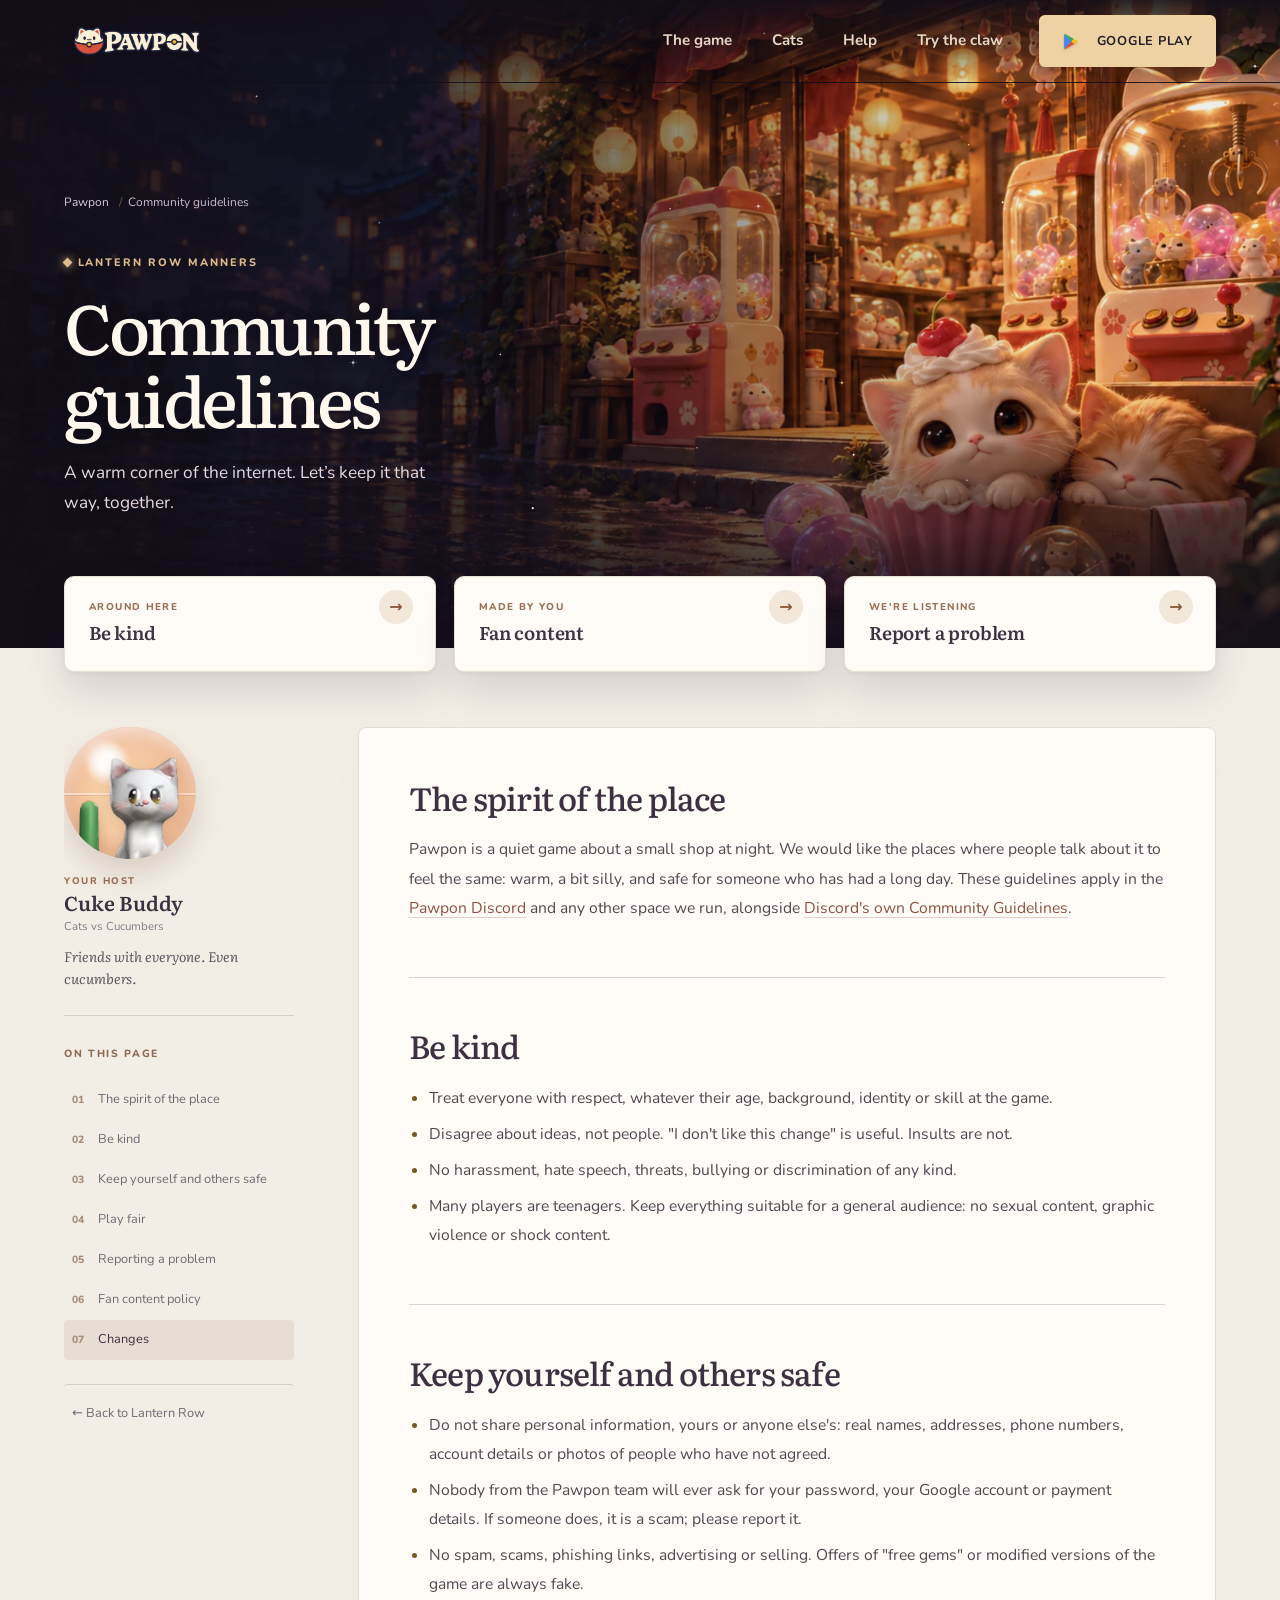
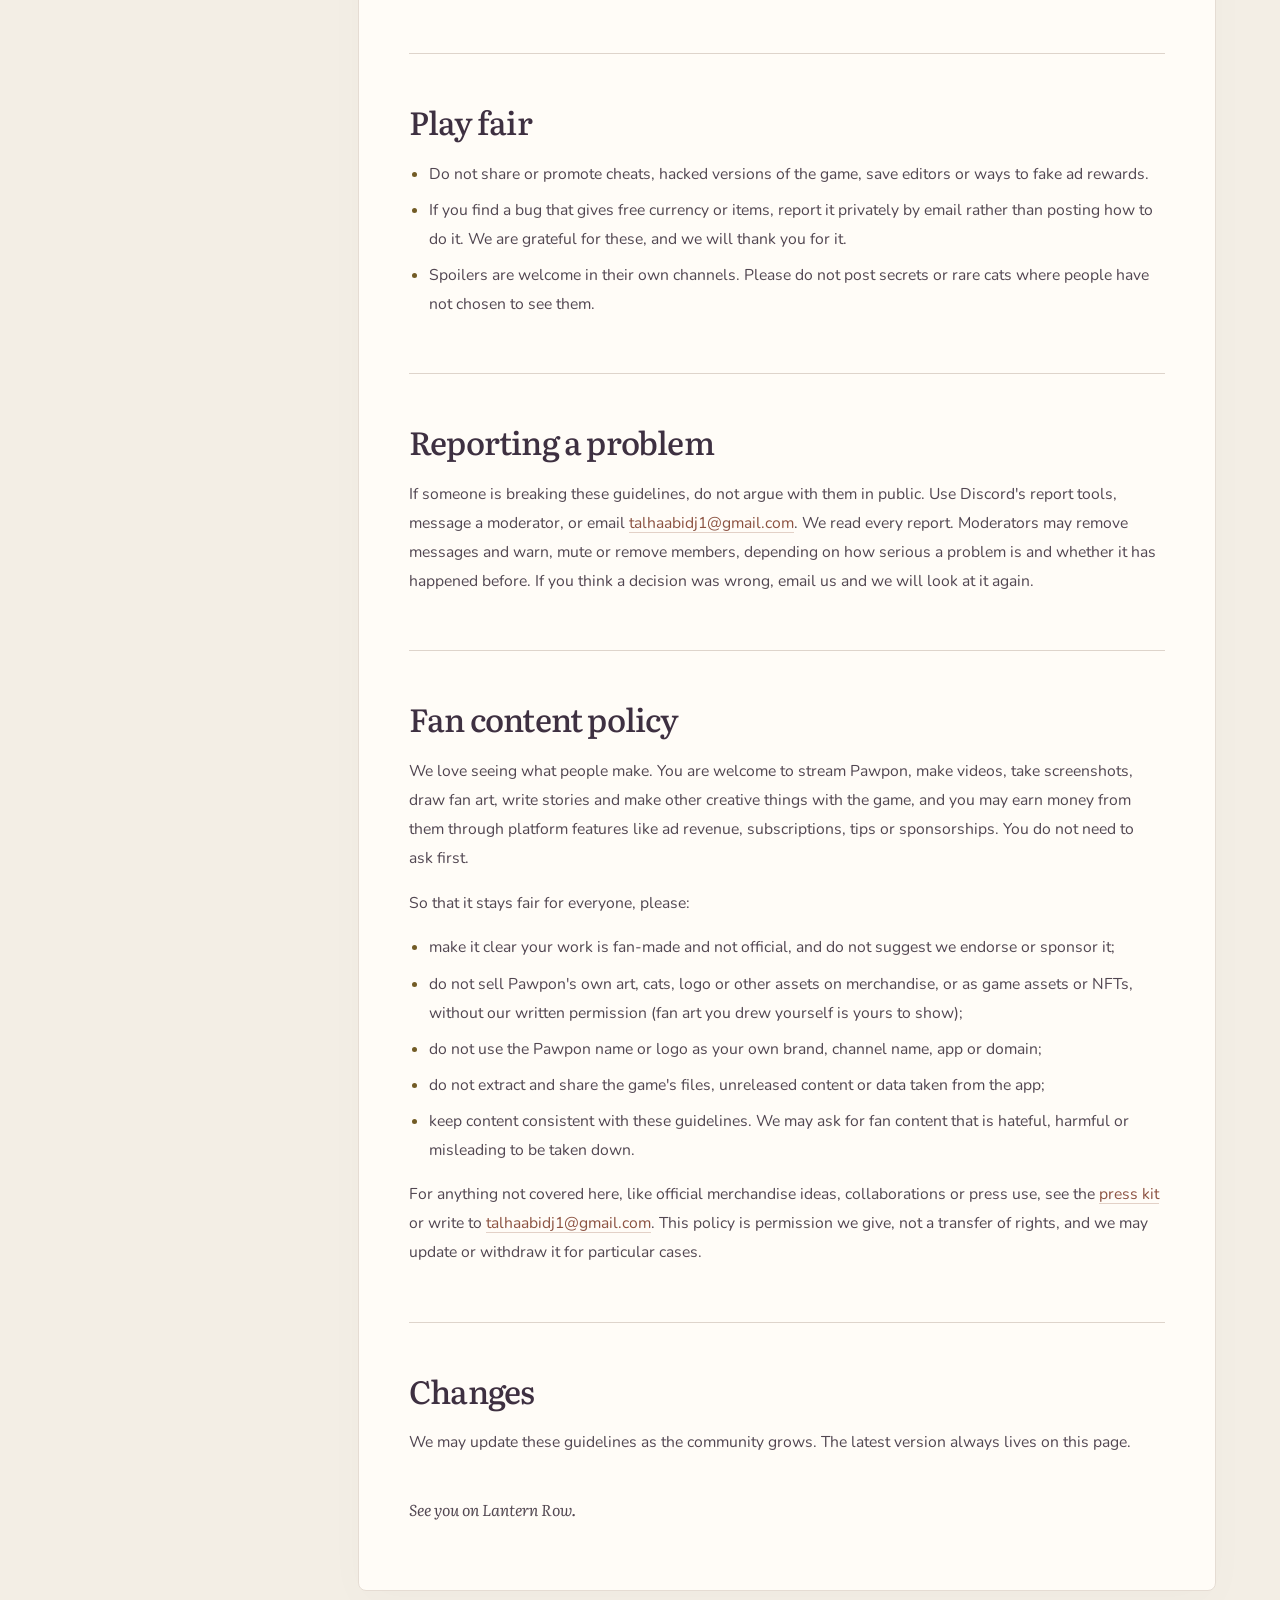
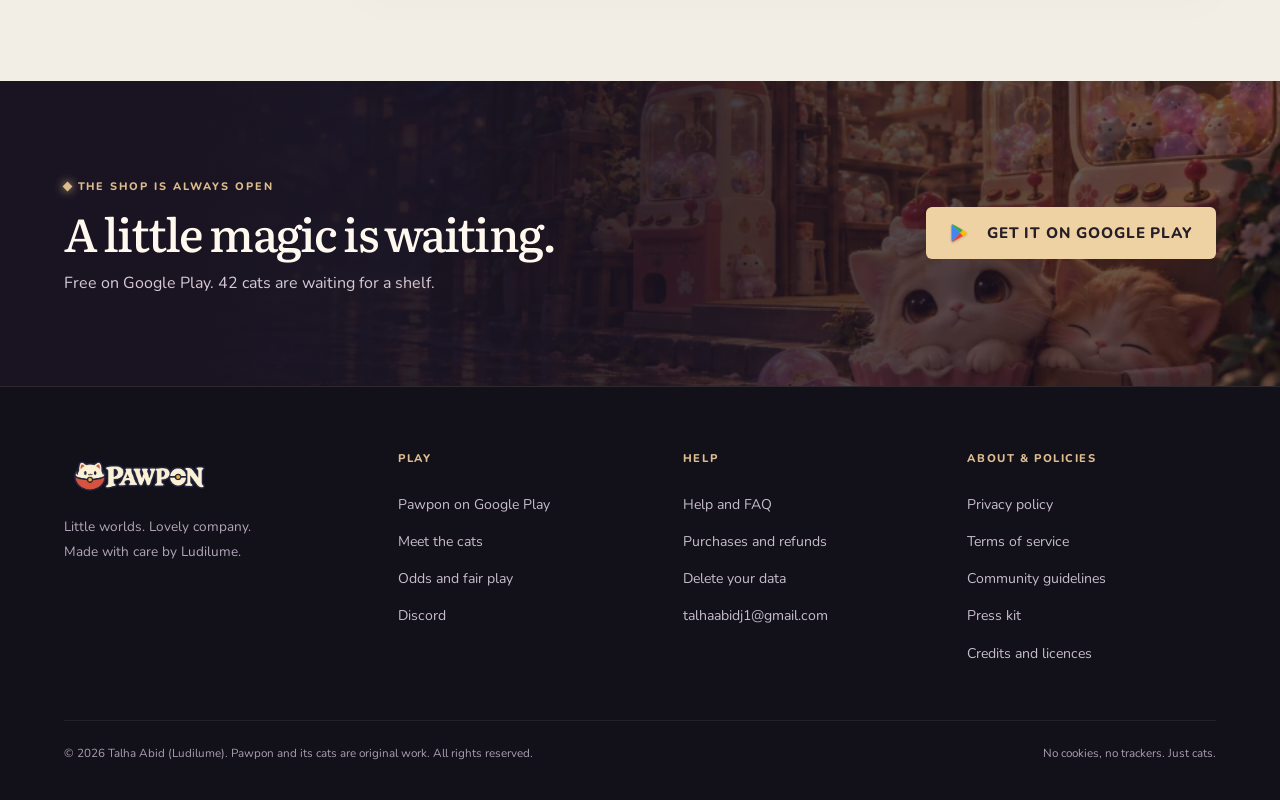
==== commit b68825a8: "Remake every supporting page: cinematic art heroes, cat hosts, claw-machine key art - Help, odds, pr" ====
--- a/community/index.html
+++ b/community/index.html
@@ -17,25 +17,26 @@
 <meta property="og:title" content="Community guidelines">
 <meta property="og:description" content="Pawpon&#x27;s community guidelines for Discord and fan spaces, plus the fan content policy for streams, videos, fan art and mods.">
 <meta property="og:url" content="https://talhaabidj.github.io/community/">
-<meta property="og:image" content="https://talhaabidj.github.io/assets/img/og-pawpon.jpg">
-<meta property="og:image:width" content="1200">
-<meta property="og:image:height" content="630">
-<meta property="og:image:alt" content="The Pawpon logo over a lantern-lit capsule shop at night">
+<meta property="og:image" content="https://talhaabidj.github.io/assets/img/campaign/lantern-row-claw-social.jpg">
+<meta property="og:image:width" content="1672">
+<meta property="og:image:height" content="941">
+<meta property="og:image:alt" content="Cats and rounded joystick-operated claw machines outside a lantern-lit Pawpon shop">
 <meta name="twitter:card" content="summary_large_image">
 <meta name="twitter:title" content="Community guidelines">
 <meta name="twitter:description" content="Pawpon&#x27;s community guidelines for Discord and fan spaces, plus the fan content policy for streams, videos, fan art and mods.">
-<meta name="twitter:image" content="https://talhaabidj.github.io/assets/img/og-pawpon.jpg">
-<link rel="icon" href="/favicon.ico?v=20261002" sizes="48x48">
-<link rel="icon" href="/favicon-32.png?v=20261002" type="image/png" sizes="32x32">
-<link rel="apple-touch-icon" href="/apple-touch-icon.png?v=20261002">
+<meta name="twitter:image" content="https://talhaabidj.github.io/assets/img/campaign/lantern-row-claw-social.jpg">
+<link rel="icon" href="/favicon.ico?v=20261002c" sizes="48x48">
+<link rel="icon" href="/favicon-32.png?v=20261002c" type="image/png" sizes="32x32">
+<link rel="apple-touch-icon" href="/apple-touch-icon.png?v=20261002c">
 <link rel="manifest" href="/site.webmanifest">
 <link rel="preload" href="/assets/fonts/Literata-Variable.woff2" as="font" type="font/woff2" crossorigin>
 <link rel="preload" href="/assets/fonts/Nunito-Variable.woff2" as="font" type="font/woff2" crossorigin>
-<link rel="stylesheet" href="/assets/css/site.css?v=20261002">
-<link rel="stylesheet" href="/assets/css/landing.css?v=20261002">
+<link rel="stylesheet" href="/assets/css/site.css?v=20261002c">
+<link rel="stylesheet" href="/assets/css/landing.css?v=20261002c">
+<link rel="stylesheet" href="/assets/css/pages.css?v=20261002c">
 <script type="application/ld+json">{"@context":"https://schema.org","@graph":[{"@type":"WebSite","@id":"https://talhaabidj.github.io/#website","url":"https://talhaabidj.github.io/","name":"Pawpon","inLanguage":"en","publisher":{"@id":"https://talhaabidj.github.io/#studio"}},{"@type":"Organization","@id":"https://talhaabidj.github.io/#studio","name":"Ludilume","url":"https://talhaabidj.github.io/","email":"talhaabidj1@gmail.com","logo":"https://talhaabidj.github.io/assets/img/icon-512.png","founder":{"@id":"https://talhaabidj.github.io/#developer"},"sameAs":["https://play.google.com/store/apps/developer?id=Ludilume"]},{"@type":"Person","@id":"https://talhaabidj.github.io/#developer","name":"Talha Abid","worksFor":{"@id":"https://talhaabidj.github.io/#studio"},"sameAs":["https://github.com/talhaabidj"]},{"@type":"WebPage","@id":"https://talhaabidj.github.io/community/#webpage","url":"https://talhaabidj.github.io/community/","name":"Community guidelines","description":"Pawpon's community guidelines for Discord and fan spaces, plus the fan content policy for streams, videos, fan art and mods.","isPartOf":{"@id":"https://talhaabidj.github.io/#website"},"inLanguage":"en","dateModified":"2026-09-24","breadcrumb":{"@type":"BreadcrumbList","itemListElement":[{"@type":"ListItem","position":1,"name":"Pawpon","item":"https://talhaabidj.github.io/"},{"@type":"ListItem","position":2,"name":"Community guidelines","item":"https://talhaabidj.github.io/community/"}]}}]}</script>
 </head>
-<body class="page-community">
+<body class="page-community page-document">
 <a class="skip-link" href="#main">Skip to content</a>
 <header class="site-header">
   <div class="wrap">
@@ -53,7 +54,7 @@
   </div>
 </header>
 <main id="main">
-<section class="page-hero"><div class="sky" data-stars="70" data-motes="6" aria-hidden="true"></div><div class="moon" aria-hidden="true"></div><div class="wrap"><ol class="crumbs"><li><a href="/">Pawpon</a></li><li aria-current="page">Community guidelines</li></ol><p class="eyebrow">Lantern Row manners</p><h1>Community guidelines</h1><p class="lede">How we look after each other in the Pawpon Discord and anywhere else keepers gather, and what you are welcome to make and share about the game.</p></div></section><div class="wrap doc-layout"><aside class="toc glass" aria-label="On this page"><details><summary><h2>On this page</h2></summary><ol><li><a href="#the-spirit">The spirit of the place</a></li><li><a href="#be-kind">Be kind</a></li><li><a href="#keep-it-safe">Keep yourself and others safe</a></li><li><a href="#play-fair">Play fair</a></li><li><a href="#reporting">Reporting a problem</a></li><li><a href="#fan-content">Fan content policy</a></li><li><a href="#changes">Changes</a></li></ol></details></aside><article class="paper"><h2 id="the-spirit">The spirit of the place</h2>
+<section class="guide-hero guide-art-lantern-row-claw" style="--art-pos: 58% 60%"><div class="guide-scene" aria-hidden="true"><picture><source media="(max-width: 700px)" srcset="/assets/img/campaign/lantern-row-claw-960.webp"><img src="/assets/img/campaign/lantern-row-claw.webp" width="1672" height="941" alt="" fetchpriority="high"></picture></div><div class="sky" data-stars="26" data-motes="9" aria-hidden="true"></div><div class="wrap guide-intro"><nav aria-label="Breadcrumb"><ol class="crumbs"><li><a href="/">Pawpon</a></li><li aria-current="page">Community guidelines</li></ol></nav><p class="eyebrow">Lantern Row manners</p><h1>Community guidelines</h1><p class="lede">A warm corner of the internet. Let’s keep it that way, together.</p></div></section><div class="guide-content"><nav class="wrap guide-shortcuts" aria-label="Quick links"><a href="#be-kind"><span>Around here</span><strong>Be kind</strong><b aria-hidden="true">→</b></a><a href="#fan-content"><span>Made by you</span><strong>Fan content</strong><b aria-hidden="true">→</b></a><a href="#reporting"><span>We're listening</span><strong>Report a problem</strong><b aria-hidden="true">→</b></a></nav><div class="wrap doc-layout"><aside class="toc" aria-label="On this page"><figure class="guide-host"><div class="host-capsule" aria-hidden="true"><img src="/assets/img/cats/cucumber-side-eye.webp" width="200" height="200" alt="" loading="lazy" decoding="async"></div><figcaption><span>Your host</span><strong>Cuke Buddy</strong><small>Cats vs Cucumbers</small><em>Friends with everyone. Even cucumbers.</em></figcaption></figure><details><summary><h2>On this page</h2></summary><ol><li><a href="#the-spirit">The spirit of the place</a></li><li><a href="#be-kind">Be kind</a></li><li><a href="#keep-it-safe">Keep yourself and others safe</a></li><li><a href="#play-fair">Play fair</a></li><li><a href="#reporting">Reporting a problem</a></li><li><a href="#fan-content">Fan content policy</a></li><li><a href="#changes">Changes</a></li></ol></details><a class="toc-home" href="/">← Back to Lantern Row</a></aside><article class="paper" id="document"><h2 id="the-spirit">The spirit of the place</h2>
 <p>Pawpon is a quiet game about a small shop at night. We would like the places where people talk about it to feel the same: warm, a bit silly, and safe for someone who has had a long day. These guidelines apply in the <a href="https://discord.gg/V4qutb4YAA" rel="noopener">Pawpon Discord</a> and any other space we run, alongside <a href="https://discord.com/guidelines" rel="noopener">Discord's own Community Guidelines</a>.</p>
 
 <h2 id="be-kind">Be kind</h2>
@@ -96,7 +97,7 @@
 <h2 id="changes">Changes</h2>
 <p>We may update these guidelines as the community grows. The latest version always lives on this page.</p>
 <p class="signoff">See you on Lantern Row.</p>
-</article></div>
+</article></div></div><section class="guide-outro"><div class="guide-outro-art" aria-hidden="true"><img src="/assets/img/campaign/lantern-row-claw-960.webp" width="960" height="541" alt="" loading="lazy"></div><div class="wrap"><div><p class="eyebrow">The shop is always open</p><h2>A little magic is waiting.</h2><p>Free on Google Play. 42 cats are waiting for a shelf.</p></div><a class="btn" href="https://play.google.com/store/apps/details?id=com.pawpon" rel="noopener"><svg class="play-logo" viewBox="0 0 24 24" aria-hidden="true"><path fill="#4285F4" d="M3.6 1.8 13.2 12 3.6 22.2a1.4 1.4 0 0 1-.6-1.2V3a1.4 1.4 0 0 1 .6-1.2z"/><path fill="#34A853" d="M3.6 1.8a1.5 1.5 0 0 1 1.5 0l11.6 6.7L13.2 12z"/><path fill="#FBBC04" d="m16.7 8.5 3.9 2.3a1.4 1.4 0 0 1 0 2.4l-3.9 2.3-3.5-3.5z"/><path fill="#EA4335" d="M13.2 12l3.5 3.5-11.6 6.7a1.5 1.5 0 0 1-1.5 0z"/></svg>Get it on Google Play</a></div></section>
 </main>
 <footer class="site-footer">
   <div class="wrap">
@@ -124,7 +125,7 @@
         </ul>
       </div>
       <div>
-        <h2>The fine print</h2>
+        <h2>About &amp; policies</h2>
         <ul>
           <li><a href="/privacy/">Privacy policy</a></li>
           <li><a href="/terms/">Terms of service</a></li>
@@ -140,7 +141,7 @@
     </div>
   </div>
 </footer>
-<script src="/assets/js/site.js?v=20261002" defer></script>
+<script src="/assets/js/site.js?v=20261002c" defer></script>
 
 </body>
 </html>
--- a/assets/css/pages.css
+++ b/assets/css/pages.css
@@ -0,0 +1,191 @@
+
+.site-footer, .page-home .site-footer { background: #121018; padding-top: 64px; border-top: 1px solid #eed7ba20; }
+.site-footer h2, .page-home .site-footer h2 { font: 800 .7rem/1.5 var(--sans); letter-spacing: .14em; color: #debd91; margin-bottom: 18px; }
+.site-footer .footer-grid { grid-template-columns: 1.2fr 1fr 1fr 1fr; gap: 36px; }
+.site-footer li a { font-size: .88rem; color: #c8bdcd; display: inline-block; padding-block: 7px; }
+.site-footer ul { gap: 0; }
+.footer-brand p { color: #b2a6b8; font-size: .85rem; line-height: 1.8; }
+.site-footer .footer-base { font-size: .73rem; color: #aa9db2; line-height: 1.8; }
+.page-document { --wrap: 1240px; --gutter: clamp(22px, 5vw, 64px); background: #f3eee5; --ink-paper: #514651; --ink-soft: #756777; --parchment-line: #ded4cb; --parchment-border: #ded4cb; --parchment-hi: #fffdf8; --parchment-shade: #eee6dd; }
+.page-document .btn, .guide-lost .btn { border-radius: 6px; box-shadow: none; background: #efd2a3; min-height: 52px; padding: 13px 23px; gap: 18px; }
+.guide-intro { min-width: 0; }
+.guide-hero .crumbs { font-size: .75rem; margin-bottom: 40px; color: #b7aabd; gap: 10px; }
+.guide-hero .crumbs a { color: #c3b6c8; }
+.guide-hero .eyebrow, .guide-outro .eyebrow, .guide-lost .eyebrow { font: 800 .68rem/1.6 var(--sans); letter-spacing: .18em; color: #ddbc8c; margin-bottom: 18px; }
+.guide-hero h1 { font: 500 clamp(2.6rem, 4.6vw, 4.15rem)/1.13 var(--serif); letter-spacing: -.045em; max-width: 14ch; margin: 0 0 20px; }
+.guide-hero .lede { color: #c9bdce; font-size: 1.02rem; line-height: 1.8; max-width: 45ch; margin: 0; }
+.guide-hero .meta { font-size: .73rem; color: #b9a8bc; line-height: 1.7; margin: 20px 0 0; max-width: 60ch; }
+.guide-content { color-scheme: light; }
+.guide-shortcuts span { display: block; color: #867064; font: 800 .63rem/1.7 var(--sans); letter-spacing: .11em; text-transform: uppercase; margin-bottom: 5px; }
+.guide-shortcuts strong { font-size: 1.05rem; font-weight: 700; }
+.guide-shortcuts b { position: absolute; right: 22px; top: 50%; transform: translateY(-50%); color: #996d53; font-size: 1.35rem; font-weight: 400; }
+.page-document .doc-layout { grid-template-columns: 230px minmax(0, 1fr); gap: clamp(35px, 5vw, 75px); padding-top: 55px; padding-bottom: 90px; }
+.page-document .toc { background: transparent; box-shadow: none; border: 0; border-radius: 0; padding: 0; top: 112px; max-height: calc(100dvh - 135px); overflow-y: auto; }
+.page-document .toc h2 { font: 800 .65rem/1.5 var(--sans); color: #8f6a53; letter-spacing: .16em; margin-bottom: 18px; }
+.page-document .toc a { padding: 10px 8px; border-radius: 4px; font-size: .8rem; color: #746776; min-height: 40px; align-items: center; }
+.page-document .toc a::before { color: #a58b78; font-size: .65rem; }
+.page-document .toc a.active, .page-document .toc a:hover { background: #e7ddd3; color: #3e3041; }
+.page-document .toc-home { display: block; margin-top: 24px; padding-top: 20px !important; border-top: 1px solid #d9cdc3; }
+.page-document .toc-home::before { content: none; }
+.page-document .paper { background: #fffcf7; padding: clamp(25px, 4vw, 50px); border: 1px solid #e5dcd3; border-radius: 8px; box-shadow: 0 12px 45px #4b324405; font-size: .98rem; line-height: 1.85; }
+.page-document .paper::before { display: none; }
+.page-document .paper h2 { font-size: clamp(1.55rem, 2.5vw, 2rem); font-weight: 500; letter-spacing: -.025em; color: #3e3041; padding-top: 1.5em; margin-top: 1.7em; }
+.page-document .paper h3, .page-document .paper strong { color: #403442; }
+.page-document .paper h3 { font-family: var(--sans); font-weight: 800; }
+.page-document .paper a { color: #8b5140; text-decoration-color: #ac7b6855; text-underline-offset: 4px; }
+.page-document .paper .summary { background: #eee6de; border-left: 3px solid #b48a69; box-shadow: none; padding: 25px; border-radius: 0 6px 6px 0; }
+.page-document .summary h2 { color: #805d49 !important; font-family: var(--sans); font-size: .7rem !important; }
+.page-document .summary li, .page-document .summary p { color: #5b4e59; }
+.page-document .summary strong { color: #403442; }
+.page-document .summary a { color: #8b5140; }
+.page-document .note { background: #f1ece4; border: 0; border-left: 2px solid #b99578; border-radius: 0 6px 6px 0; font-size: .9rem; padding: 18px 22px; }
+.page-document .faq { gap: 0; border-top: 1px solid #e0d6cd; }
+.page-document .faq details { background: transparent; border: 0; border-bottom: 1px solid #e0d6cd; border-radius: 0; }
+.page-document .faq details[open] { box-shadow: none; background: #f2ece4; }
+.page-document .faq summary { font-family: var(--sans); font-size: 1rem; color: #483b4b; padding: 21px 46px 21px 15px; }
+.page-document .faq .answer { padding: 0 20px 22px; font-size: .95rem; }
+.page-document .contact-cards { gap: 15px; margin-block: 24px; }
+.page-document .contact-card { background: #272030; border: 1px solid #493749; border-radius: 8px; padding: 25px; }
+.page-document .contact-card b { color: #f3dfbf; font-size: 1.3rem; margin-bottom: 10px; }
+.page-document .contact-card small { color: #c8bacc; }
+.page-document .table-wrap { border-radius: 6px; }
+.page-document .paper th { background: #eee6de; color: #79625b; font-size: .63rem; line-height: 1.6; }
+.page-document .paper td { font-size: .87rem; }
+.page-document .paper tr:nth-child(even) { background: #f4efe7; }
+.page-document .steps-list { gap: 0; }
+.page-document .steps-list li { background: none; border: 0; border-bottom: 1px solid #e0d6cd; border-radius: 0; padding: 22px 0; grid-template-columns: 36px minmax(0, 1fr); }
+.page-document .steps-list li::before { width: 34px; height: 34px; font: 700 .85rem var(--sans); color: #926748; background: #eee1d4; }
+.page-document .steps-list strong { font-family: var(--sans); }
+.page-document .paper .btn { color: #3b2c29; }
+.page-document .facts { gap: 0 24px; }
+.page-document .facts dt, .page-document .facts dd { border-bottom: 1px solid #e8ded5; padding: 12px 0; }
+.page-document .facts dt { align-content: center; font-size: .62rem; color: #8c6a58; }
+.press-preview { display: grid; gap: 24px; }
+.press-preview figure { margin: 0; border-radius: 8px; overflow: hidden; background: #272030; }
+.press-preview img { width: 100%; height: auto; }
+.press-preview figcaption { padding: 18px 22px; color: #e3be88; font: 800 .6rem/1.8 var(--sans); letter-spacing: .12em; }
+.press-preview figcaption span { display: block; font-size: .85rem; color: #d5cad9; letter-spacing: 0; font-weight: 400; margin-top: 4px; }
+.guide-outro .wrap { display: flex; align-items: center; justify-content: space-between; gap: 25px; }
+.guide-outro .eyebrow { margin-bottom: 10px; }
+.guide-outro h2 { font-size: clamp(1.8rem, 3vw, 2.6rem); font-weight: 500; letter-spacing: -.035em; margin: 0; }
+.guide-outro .btn { white-space: nowrap; }
+.guide-lost { background: linear-gradient(#19142199, #191421e8), url('/assets/img/campaign/midnight-bedroom.webp') center / cover; min-height: 80svh; }
+.guide-lost .lost-cat { margin: 0 auto 24px; filter: drop-shadow(0 15px 30px #efd29b30); }
+.guide-lost h1 { font-size: clamp(2.5rem, 5vw, 4.3rem); letter-spacing: -.04em; font-weight: 500; }
+.guide-lost .lede { margin: 0 auto 28px; max-width: 40ch; font-size: 1rem; color: #cdbfd3; }
+.guide-lost .btn-row { justify-content: center; }
+.guide-lost .btn-ghost { background: transparent; border: 1px solid #f1d7b966; color: #f1d7b9; }
+
+.page-document .site-header { background: linear-gradient(#120e18e6, #120e1800); border-bottom-color: transparent; backdrop-filter: none; -webkit-backdrop-filter: none; transition: background .3s, border-color .3s; }
+.page-document .site-header.scrolled { background: #17121ef2; border-bottom-color: #ffffff12; backdrop-filter: blur(14px); -webkit-backdrop-filter: blur(14px); }
+.guide-hero { position: relative; isolation: isolate; overflow: clip; margin-top: -83px; min-height: clamp(520px, 72vh, 680px); display: flex; align-items: flex-end; padding: 150px 0 130px; color: #faf4e9; background: #15111c; }
+.guide-scene { position: absolute; inset: 0; z-index: -3; }
+.guide-scene picture, .guide-scene img { display: block; width: 100%; height: 100%; }
+.guide-scene img { object-fit: cover; object-position: var(--art-pos, 70% 55%); transform: scale(1.06); animation: guide-settle 2.4s cubic-bezier(.2,.7,.2,1) both; }
+.guide-hero::before { content: ''; position: absolute; inset: 0; z-index: -2; background: linear-gradient(90deg, #120e18f2 0%, #120e18d0 30%, #120e1866 58%, #120e1810 80%), linear-gradient(0deg, #15111c 0%, #15111c00 38%); }
+.guide-hero .sky { z-index: -1; }
+.guide-intro { position: relative; animation: guide-rise .9s .15s cubic-bezier(.2,.7,.2,1) both; }
+.guide-hero .crumbs { font-size: .75rem; margin-bottom: 34px; color: #c9bccd; gap: 10px; }
+.guide-hero .crumbs a { color: #d8cbd9; }
+.guide-hero h1 { font: 500 clamp(2.7rem, 5.4vw, 4.8rem)/1.06 var(--serif); letter-spacing: -.05em; max-width: 13ch; margin: 0 0 22px; color: #fff8ee; text-shadow: 0 4px 40px #0a0a1a80; }
+.guide-hero .lede { color: #e4d9e2; font-size: 1.08rem; line-height: 1.75; max-width: 42ch; margin: 0; text-shadow: 0 2px 20px #0a0a1a90; }
+.guide-hero .meta { font-size: .74rem; color: #c3b4c4; line-height: 1.7; margin: 22px 0 0; max-width: 58ch; }
+@keyframes guide-settle { from { transform: scale(1.12); opacity: .4; } to { transform: scale(1.06); opacity: 1; } }
+@keyframes guide-rise { from { transform: translateY(18px); opacity: 0; } to { transform: none; opacity: 1; } }
+
+.guide-shortcuts { position: relative; z-index: 2; display: grid; grid-template-columns: repeat(3, minmax(0, 1fr)); gap: 18px; margin-top: -72px; padding: 0; border: 0; }
+.guide-shortcuts a { position: relative; display: block; min-width: 0; text-decoration: none; color: #3f3343; background: #fffcf7; border: 1px solid #eadfd3; border-radius: 10px; padding: 22px 56px 22px 24px; box-shadow: 0 18px 40px #1a102422, 0 2px 6px #1a10240d; transition: transform .25s cubic-bezier(.2,.7,.2,1), box-shadow .25s; animation: guide-rise .8s cubic-bezier(.2,.7,.2,1) both; }
+.guide-shortcuts a:nth-child(2) { animation-delay: .08s; }
+.guide-shortcuts a:nth-child(3) { animation-delay: .16s; }
+.guide-shortcuts a:hover { transform: translateY(-4px); box-shadow: 0 24px 50px #1a102430, 0 2px 6px #1a10240d; }
+.guide-shortcuts a:focus-visible { outline: 3px solid #c48a52; outline-offset: 3px; }
+.guide-shortcuts span { display: block; color: #9a6f55; font: 800 .62rem/1.7 var(--sans); letter-spacing: .14em; text-transform: uppercase; margin-bottom: 4px; }
+.guide-shortcuts strong { font: 600 1.15rem/1.35 var(--serif); letter-spacing: -.01em; }
+.guide-shortcuts b { position: absolute; right: 22px; top: 50%; width: 34px; height: 34px; margin-top: -17px; display: grid; place-items: center; border-radius: 50%; background: #f3e7da; color: #8b5a3c; font-size: 1rem; font-weight: 700; transition: background .25s, color .25s, transform .25s; }
+.guide-shortcuts a:hover b { background: #2a2033; color: #f3d9a4; transform: translateX(3px); }
+
+.guide-host { margin: 0 0 30px; padding: 0 0 26px; border-bottom: 1px solid #d9cdc3; display: grid; justify-items: start; gap: 14px; }
+.host-capsule { position: relative; width: 132px; aspect-ratio: 1; border-radius: 50%; display: grid; place-items: center; background: radial-gradient(circle at 34% 28%, #ffffffe6 0 7%, #ffffff00 18%), radial-gradient(circle at 50% 62%, #ffe3b8 0, #f7c9a0 45%, #e9a98a 100%); box-shadow: inset 0 -10px 22px #b8664a40, inset 0 6px 14px #ffffff90, 0 14px 30px #6a3c3030; overflow: hidden; }
+.host-capsule::before { content: ""; position: absolute; inset: 50% -4% auto; height: 2px; background: #ffffff70; box-shadow: 0 1px 0 #b8664a30; z-index: 0; }
+.host-capsule::after { content: ''; position: absolute; inset: 0; border-radius: 50%; background: radial-gradient(circle at 30% 24%, #ffffffa0 0 5%, transparent 16%), linear-gradient(160deg, #ffffff38, transparent 42%); z-index: 3; pointer-events: none; }
+.host-capsule img { width: 118%; max-width: none; height: auto; margin-top: 12%; z-index: 1; filter: drop-shadow(0 6px 8px #7a3d2a40); animation: host-bob 5s ease-in-out infinite; }
+@keyframes host-bob { 0%, 100% { transform: translateY(0) rotate(-1.5deg); } 50% { transform: translateY(-5px) rotate(1.5deg); } }
+.guide-host figcaption { display: grid; gap: 2px; }
+.guide-host figcaption span { font: 800 .6rem/1.6 var(--sans); letter-spacing: .16em; text-transform: uppercase; color: #9a6f55; }
+.guide-host figcaption strong { font: 600 1.25rem/1.25 var(--serif); color: #3e3041; }
+.guide-host figcaption small { font-size: .72rem; color: #8a7a88; }
+.guide-host figcaption em { margin-top: 8px; font: italic 400 .86rem/1.55 var(--serif); color: #5f5260; max-width: 24ch; }
+
+.guide-outro { position: relative; isolation: isolate; overflow: clip; padding: 90px 0; color: #f7ede0; background: #1a1422; }
+.guide-outro-art { position: absolute; inset: 0; z-index: -2; }
+.guide-outro-art img { width: 100%; height: 100%; object-fit: cover; object-position: 75% 60%; opacity: .55; }
+.guide-outro::before { content: ''; position: absolute; inset: 0; z-index: -1; background: linear-gradient(90deg, #1a1422 15%, #1a1422cc 45%, #1a142240 100%); }
+.guide-outro .wrap { display: flex; align-items: center; justify-content: space-between; gap: 30px; }
+.guide-outro .eyebrow { margin-bottom: 12px; }
+.guide-outro h2 { font-size: clamp(2rem, 3.6vw, 3.1rem); font-weight: 500; letter-spacing: -.04em; line-height: 1.1; margin: 0 0 12px; color: #fff8ee; }
+.guide-outro p:not(.eyebrow) { margin: 0; color: #d7cad6; font-size: 1rem; }
+.guide-outro .btn { white-space: nowrap; color: #251e27; }
+.guide-outro .btn .play-logo { width: 20px; height: 20px; }
+
+@media (prefers-reduced-motion: reduce) {
+ .guide-scene img, .guide-intro, .guide-shortcuts a, .host-capsule img { animation: none; }
+ .guide-scene img { transform: scale(1.06); }
+}
+@media (max-width: 1080px) {
+ .page-document .doc-layout { grid-template-columns: minmax(0, 1fr); gap: 25px; padding-top: 40px; }
+ .page-document .toc { position: static; max-height: none; padding: 18px 22px; background: #eae1d7; border-radius: 8px; }
+ .page-document .toc summary { min-height: 30px; display: flex; align-items: center; }
+ .page-document .toc summary h2 { margin: 0; }
+ .page-document .toc details[open] ol { margin-top: 18px; display: grid; grid-template-columns: repeat(2, minmax(0, 1fr)); }
+ .page-document .toc a { min-height: 44px; }
+ .page-document .toc-home { display: none; }
+ .guide-host { grid-template-columns: auto minmax(0, 1fr); align-items: center; gap: 18px; margin-bottom: 18px; padding-bottom: 18px; }
+ .host-capsule { width: 92px; }
+ .guide-host figcaption em { max-width: none; margin-top: 4px; }
+ .guide-shortcuts { gap: 12px; }
+ .guide-shortcuts a { padding: 18px 50px 18px 18px; }
+ .guide-shortcuts b { right: 14px; }
+}
+@media (max-width: 800px) {
+ .site-footer .footer-grid { grid-template-columns: repeat(2, minmax(0, 1fr)); gap: 28px; }
+ .site-footer .footer-brand { grid-column: 1 / -1; }
+ .site-footer li a { min-height: 44px; padding-block: 10px; }
+ .guide-hero { min-height: 500px; padding: 130px 0 110px; }
+ .guide-hero::before { background: linear-gradient(90deg, #120e18e6 0%, #120e18aa 55%, #120e1840 100%), linear-gradient(0deg, #15111c 0%, #15111c00 45%); }
+ .guide-shortcuts { grid-template-columns: minmax(0, 1fr); margin-top: -58px; gap: 10px; }
+ .guide-shortcuts a { padding: 16px 56px 16px 20px; }
+ .guide-shortcuts strong { font-size: 1.05rem; }
+ .guide-outro { padding: 64px 0; }
+ .guide-outro .wrap { align-items: flex-start; flex-direction: column; }
+ .guide-outro::before { background: linear-gradient(90deg, #1a1422 0%, #1a1422d9 70%, #1a142290 100%); }
+}
+@media (max-width: 560px) {
+ .guide-hero { min-height: 460px; padding: 116px 0 96px; }
+ .guide-scene img { object-position: 82% 50%; }
+ .guide-hero .crumbs { margin-bottom: 26px; }
+ .guide-hero h1 { font-size: clamp(2.35rem, 11vw, 3rem); max-width: 14ch; }
+ .guide-hero .lede { font-size: .98rem; }
+ .page-document .paper { padding: 27px 20px; font-size: .95rem; }
+ .page-document .paper .summary { padding: 20px 16px; }
+ .page-document .doc-layout { padding-bottom: 50px; padding-top: 28px; }
+ .page-document .toc details[open] ol { grid-template-columns: minmax(0, 1fr); }
+ .page-document .facts dt { border: 0; padding-bottom: 0; }
+ .page-document .facts dd { padding-top: 3px; margin: 0; }
+ .host-capsule { width: 76px; }
+ .guide-host figcaption strong { font-size: 1.1rem; }
+ .site-footer .footer-grid { gap: 28px 18px; }
+ .site-footer .footer-base { margin-top: 30px; }
+ .guide-outro .btn { white-space: normal; }
+ .guide-lost { padding: 48px 0; }
+ .guide-lost .lost-cat { width: 150px; height: 150px; }
+}
+@media (max-width: 360px) { .site-footer .footer-grid { grid-template-columns: minmax(0, 1fr); } }
+@media print {
+ .guide-scene, .guide-shortcuts, .guide-outro, .guide-host, .guide-hero .sky { display: none; }
+ .guide-hero { background: white; padding: 0; margin: 0; min-height: 0; display: block; }
+ .guide-hero::before { display: none; }
+ .guide-hero h1, .guide-hero .lede, .guide-hero .meta, .guide-hero .eyebrow, .guide-hero .crumbs, .guide-hero .crumbs a { color: black; text-shadow: none; }
+ .page-document .doc-layout { display: block; padding: 0; }
+ .page-document .paper { border: 0; padding: 0; }
+}
+.page-document .paper > h2:first-child { margin-top: 0; padding-top: 0; border-top: 0; }
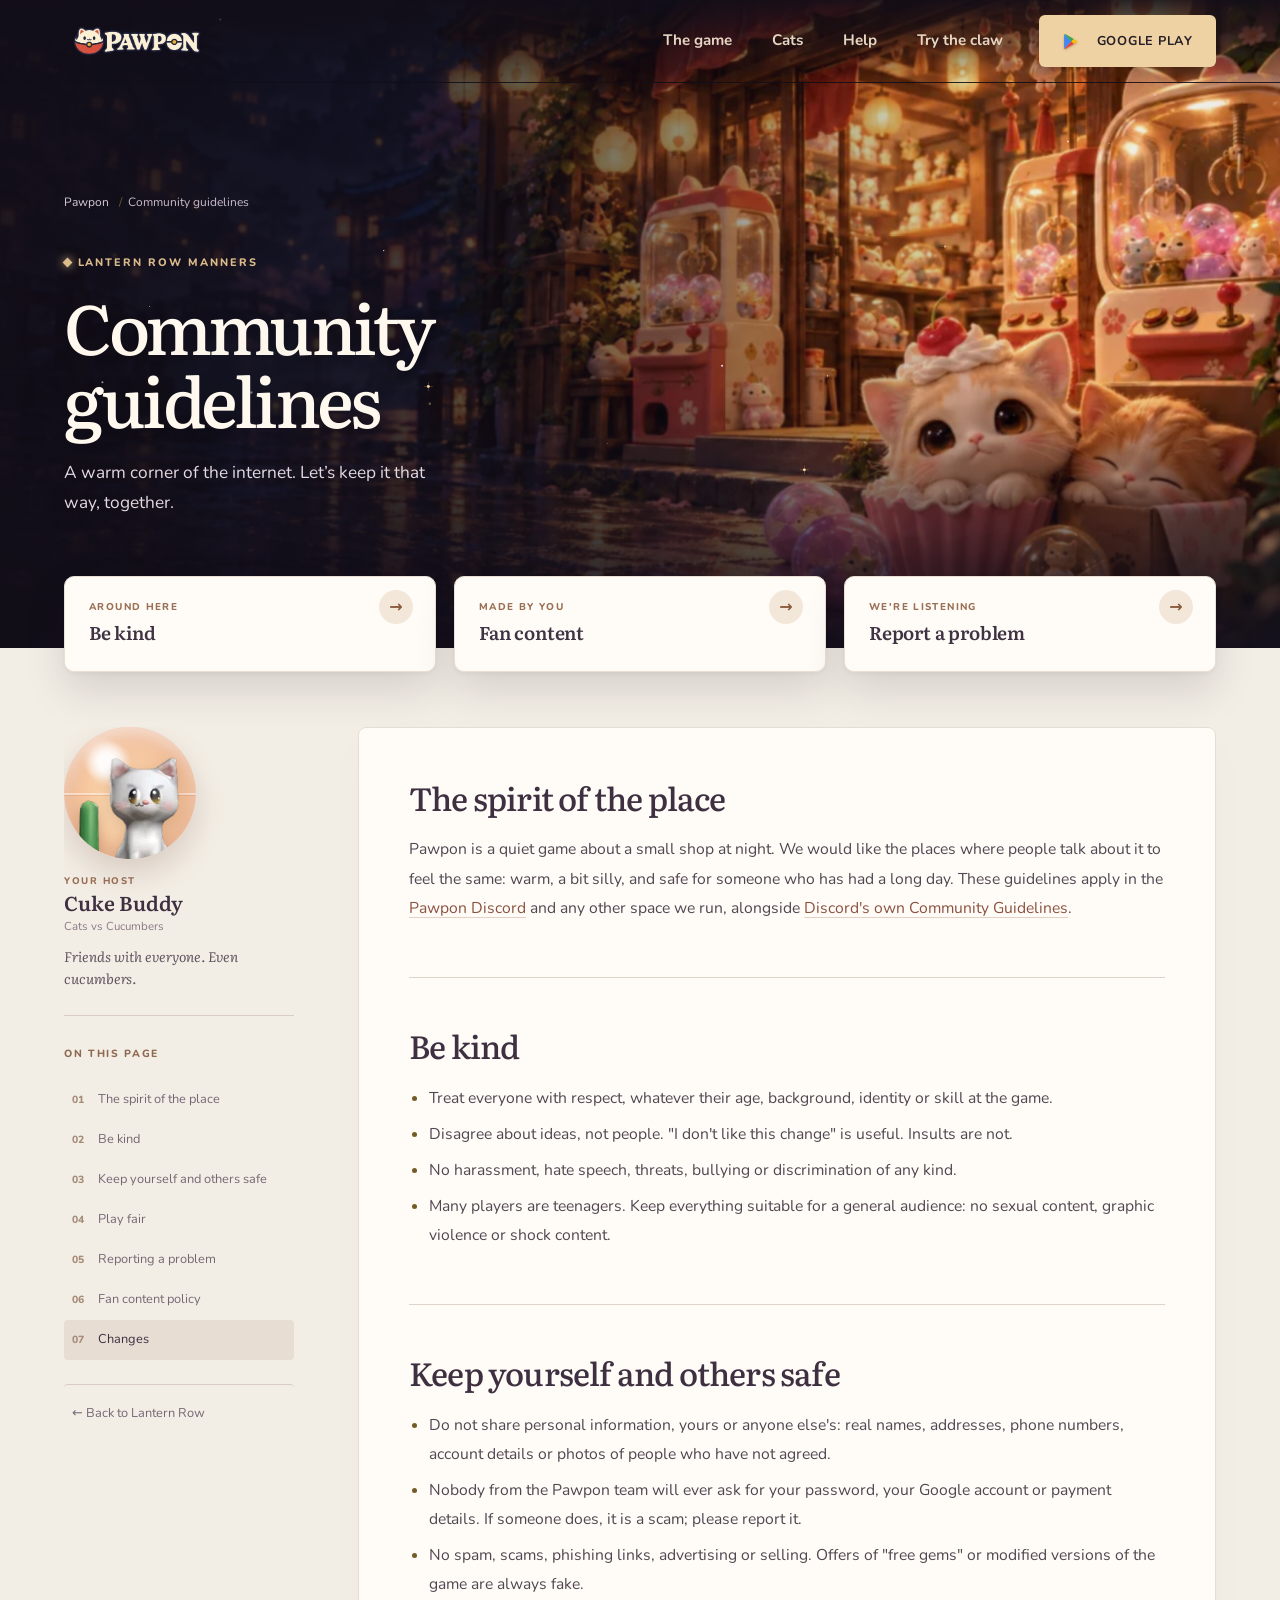
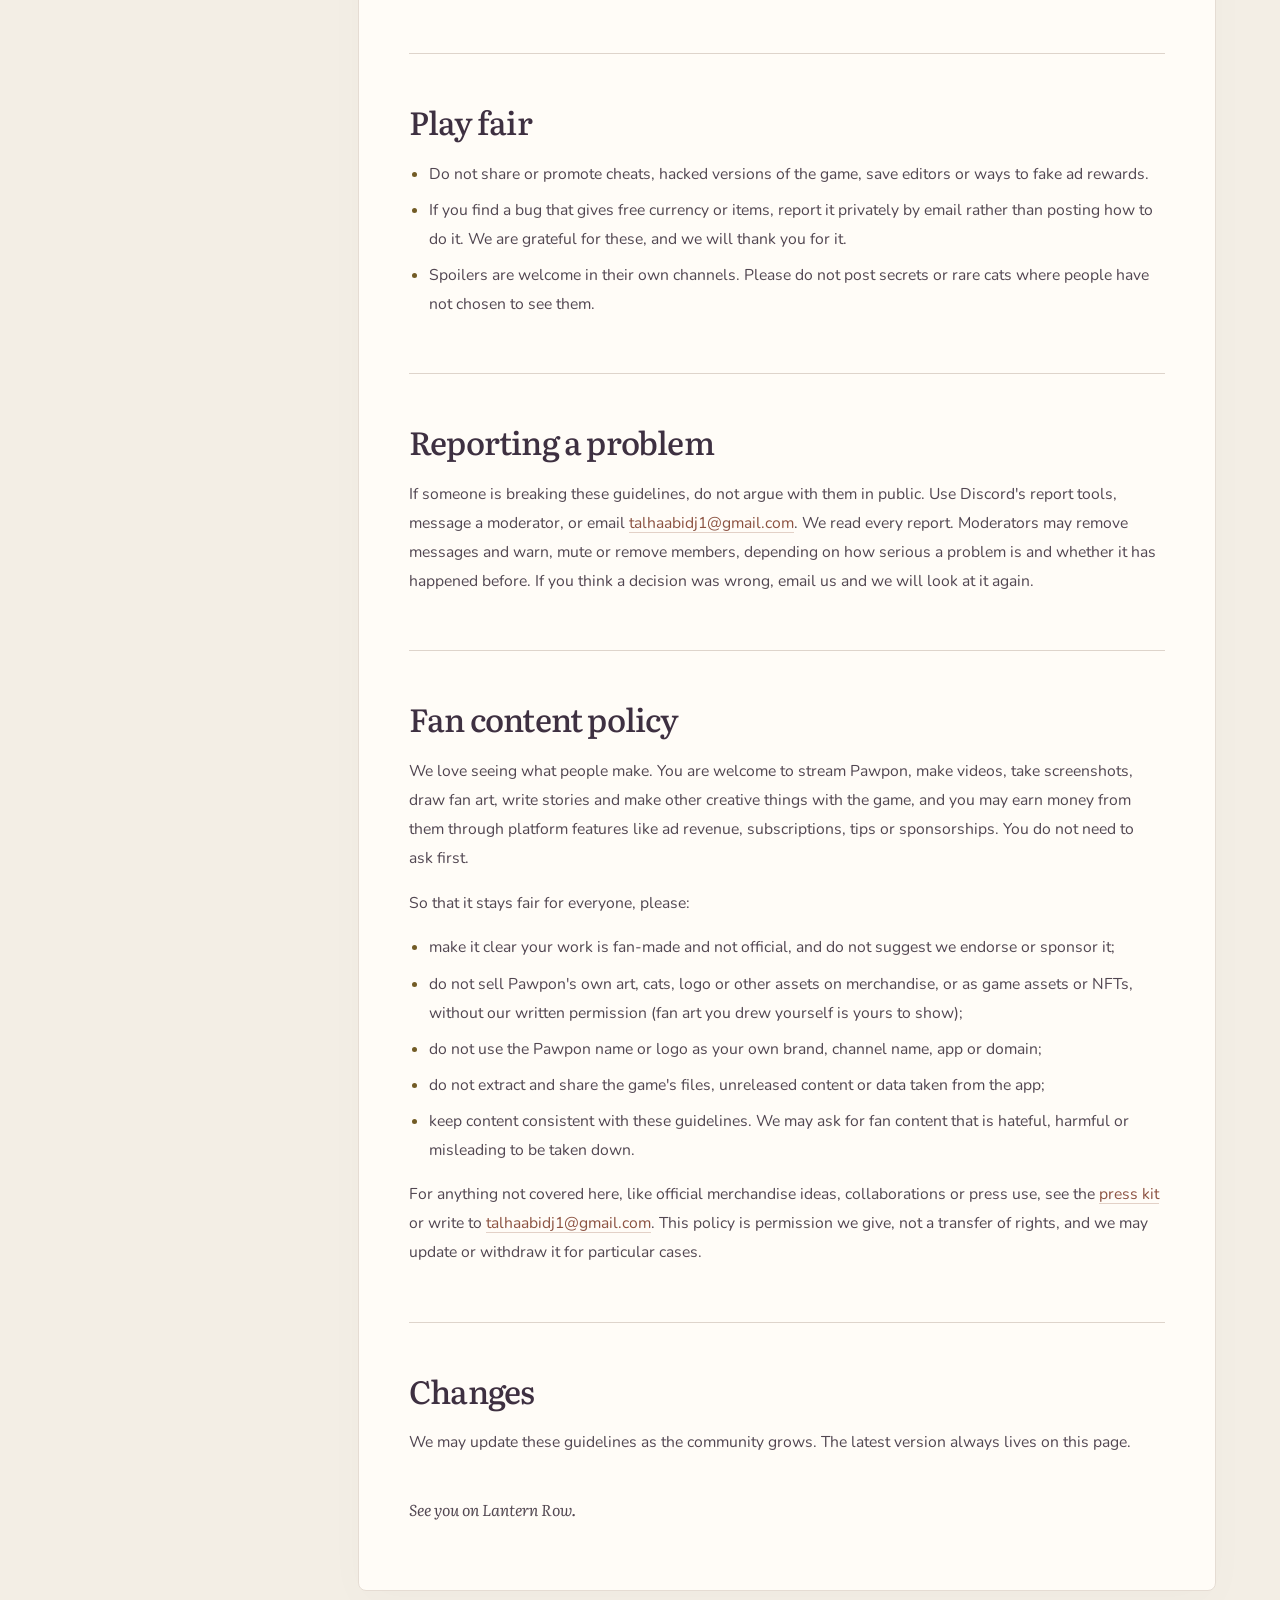
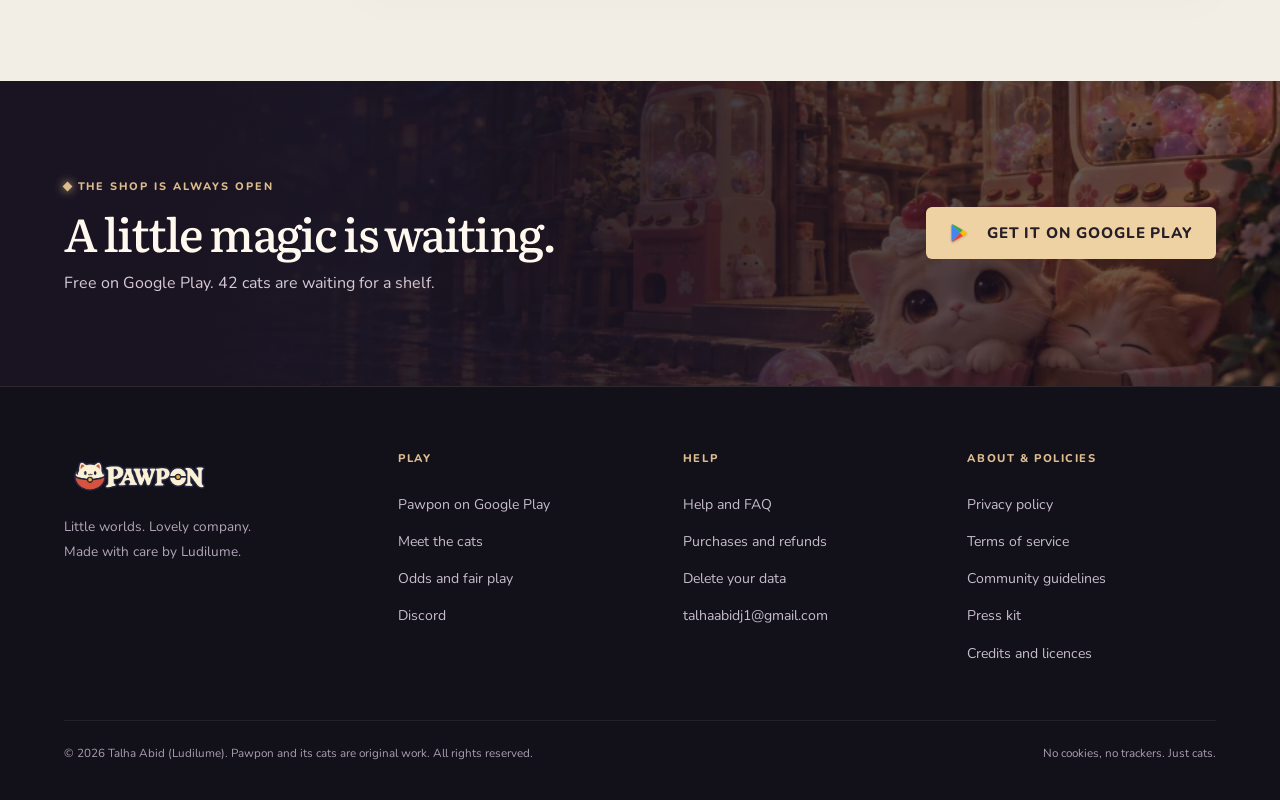
==== commit a6f4d8fc: "Mobile: three cabinet buttons like desktop, hero fits the screen, tighter section spacing" ====
--- a/community/index.html
+++ b/community/index.html
@@ -25,15 +25,15 @@
 <meta name="twitter:title" content="Community guidelines">
 <meta name="twitter:description" content="Pawpon&#x27;s community guidelines for Discord and fan spaces, plus the fan content policy for streams, videos, fan art and mods.">
 <meta name="twitter:image" content="https://talhaabidj.github.io/assets/img/campaign/lantern-row-claw-social.jpg">
-<link rel="icon" href="/favicon.ico?v=20261002c" sizes="48x48">
-<link rel="icon" href="/favicon-32.png?v=20261002c" type="image/png" sizes="32x32">
-<link rel="apple-touch-icon" href="/apple-touch-icon.png?v=20261002c">
+<link rel="icon" href="/favicon.ico?v=20261003a" sizes="48x48">
+<link rel="icon" href="/favicon-32.png?v=20261003a" type="image/png" sizes="32x32">
+<link rel="apple-touch-icon" href="/apple-touch-icon.png?v=20261003a">
 <link rel="manifest" href="/site.webmanifest">
 <link rel="preload" href="/assets/fonts/Literata-Variable.woff2" as="font" type="font/woff2" crossorigin>
 <link rel="preload" href="/assets/fonts/Nunito-Variable.woff2" as="font" type="font/woff2" crossorigin>
-<link rel="stylesheet" href="/assets/css/site.css?v=20261002c">
-<link rel="stylesheet" href="/assets/css/landing.css?v=20261002c">
-<link rel="stylesheet" href="/assets/css/pages.css?v=20261002c">
+<link rel="stylesheet" href="/assets/css/site.css?v=20261003a">
+<link rel="stylesheet" href="/assets/css/landing.css?v=20261003a">
+<link rel="stylesheet" href="/assets/css/pages.css?v=20261003a">
 <script type="application/ld+json">{"@context":"https://schema.org","@graph":[{"@type":"WebSite","@id":"https://talhaabidj.github.io/#website","url":"https://talhaabidj.github.io/","name":"Pawpon","inLanguage":"en","publisher":{"@id":"https://talhaabidj.github.io/#studio"}},{"@type":"Organization","@id":"https://talhaabidj.github.io/#studio","name":"Ludilume","url":"https://talhaabidj.github.io/","email":"talhaabidj1@gmail.com","logo":"https://talhaabidj.github.io/assets/img/icon-512.png","founder":{"@id":"https://talhaabidj.github.io/#developer"},"sameAs":["https://play.google.com/store/apps/developer?id=Ludilume"]},{"@type":"Person","@id":"https://talhaabidj.github.io/#developer","name":"Talha Abid","worksFor":{"@id":"https://talhaabidj.github.io/#studio"},"sameAs":["https://github.com/talhaabidj"]},{"@type":"WebPage","@id":"https://talhaabidj.github.io/community/#webpage","url":"https://talhaabidj.github.io/community/","name":"Community guidelines","description":"Pawpon's community guidelines for Discord and fan spaces, plus the fan content policy for streams, videos, fan art and mods.","isPartOf":{"@id":"https://talhaabidj.github.io/#website"},"inLanguage":"en","dateModified":"2026-09-24","breadcrumb":{"@type":"BreadcrumbList","itemListElement":[{"@type":"ListItem","position":1,"name":"Pawpon","item":"https://talhaabidj.github.io/"},{"@type":"ListItem","position":2,"name":"Community guidelines","item":"https://talhaabidj.github.io/community/"}]}}]}</script>
 </head>
 <body class="page-community page-document">
@@ -141,7 +141,7 @@
     </div>
   </div>
 </footer>
-<script src="/assets/js/site.js?v=20261002c" defer></script>
+<script src="/assets/js/site.js?v=20261003a" defer></script>
 
 </body>
 </html>
--- a/assets/css/landing.css
+++ b/assets/css/landing.css
@@ -145,17 +145,17 @@
 @media (max-width: 700px) {
   .site-header .wrap { min-height: 72px; }
   .site-header .brand img { width: 128px; }
-  .landing-hero { min-height: 850px; justify-content: flex-end; }
+  .landing-hero { min-height: 0; justify-content: flex-end; }
   .campaign-art { inset: 0 0 auto; height: 570px; transform: none; }
   .campaign-art img { object-position: 67% 30%; }
   .landing-hero::before { background: linear-gradient(0deg, #15131d 0%, #15131d 30%, #15131de8 43%, #15131d00 71%, #15131d55 100%); }
-  .hero-grid { padding: 380px 0 100px; }
+  .hero-grid { padding: 350px 0 88px; }
   .landing-copy { max-width: 100%; }
   .landing-copy h1 { font-size: clamp(2.9rem, 10.3vw, 4.1rem); margin-bottom: 22px; }
   .landing-copy .kicker { font-size: .59rem; margin-bottom: 15px; }
   .hero-description { font-size: .94rem; max-width: 34ch; margin-bottom: 22px; }
   .desktop-break { display: none; }
-  .hero-meta { margin-top: 20px; }
+  .hero-meta { margin-top: 18px; margin-bottom: 0; }
   .hero-bottom { bottom: 22px; gap: 12px; }
   .hero-bottom > span { display: none; }
   .hero-bottom .motion-toggle { font-size: .63rem; }
@@ -163,26 +163,27 @@
   .text-link { font-size: .75rem; }
   .page-home .kicker { font-size: .62rem; }
   .page-home h2 { font-size: 2.45rem; }
-  .section-heading { display: block; margin-bottom: 30px; }
-  .section-heading > p { margin-top: 22px; font-size: .9rem; }
-  .game-section, .collection-section, .demo-section { padding: 70px 0; }
+  .section-heading { display: block; margin-bottom: 26px; }
+  .section-heading > p { margin-top: 14px; font-size: .9rem; }
+  .game-section, .collection-section, .demo-section { padding: 52px 0; }
   .game-gallery { border-radius: 6px; }
   .game-slide figcaption { display: block; padding: 18px; min-height: 102px; }
   .game-slide figcaption strong { display: block; font-size: .9rem; margin-bottom: 5px; }
   .game-slide figcaption span { font-size: .73rem; line-height: 1.5; display: block; }
   .gallery-hint { display: none; }
-  .play-loop { gap: 18px; grid-template-columns: 1fr; margin-top: 35px; }
-  .play-loop li { justify-content: flex-start; border-right: none; }
-  .play-loop strong { font-size: .87rem; }
+  .play-loop { gap: 0; grid-template-columns: repeat(3, minmax(0, 1fr)); margin-top: 26px; }
+  .play-loop li { flex-direction: column; align-items: flex-start; justify-content: flex-start; gap: 4px; padding: 4px 10px; }
+  .play-loop li:first-child { padding-left: 0; }
+  .play-loop strong { font-size: .8rem; line-height: 1.35; }
   .collection-section .tabs { gap: 24px; margin-top: 32px; margin-right: calc(-1 * var(--gutter)); padding-right: var(--gutter); }
   .cat-grid { grid-template-columns: repeat(2, minmax(0, 1fr)); gap: 12px; }
   .collection-section .cat-card { padding-top: 12px; }
-  .demo-section .pull { grid-template-columns: 1fr; gap: 45px; }
+  .demo-section .pull { grid-template-columns: 1fr; gap: 30px; }
   .demo-copy .machine-picker, .demo-details { max-width: none; }
   .machine-stage { max-width: 400px; width: 100%; margin-inline: auto; }
   .fair-strip .wrap { display: grid; gap: 12px; }
   .fair-strip p { font-size: .94rem; }
-  .download-inner { padding-block: 100px; }
+  .download-inner { padding-block: 76px; }
   .download-art img { object-position: 50%; opacity: .45; }
   .download-section::before { background: #15131d50; }
   .download-inner h2 { font-size: 2.8rem; }
@@ -223,11 +224,11 @@
 }
 @media (max-width: 1000px), (pointer: coarse) {
   .cab-deck { height: 86px; }
-  .cab-deck .aux-btn { display: none; }
-  .cab-deck button.deck-btn { width: 44px; height: 44px; margin-left: -22px; top: 8px; }
-  .cab-deck .drop-btn { left: 22%; }
-  .cab-deck .grab-btn { left: 42%; }
-  .cab-deck button.deck-btn::before { inset: 0; }
+  .cab-deck .deck-btn { width: 44px; height: 44px; margin-left: -22px; top: 8px; }
+  .cab-deck .aux-btn { left: 15%; }
+  .cab-deck .drop-btn { left: 31%; }
+  .cab-deck .grab-btn { left: 47%; }
+  .cab-deck .deck-btn::before { inset: 0; }
   .cab-deck button.deck-btn::after { top: 52px; font-size: .62rem; }
   .cab-deck .stick { left: 77%; top: 18px; width: 56px; height: 56px; margin-left: -28px; }
   .machine-picker .chip { min-height: 44px; }
@@ -236,7 +237,7 @@
   :root { --header-height: 72px; }
   .page-home .hero-bottom .motion-toggle { font-size: .75rem; }
   .hero-meta, .machine-stage .pull-status, .demo-footnote, .collection-section .found-count { font-size: .8rem !important; }
-  .hero-grid { padding-bottom: 115px; }
+  .hero-grid { padding-bottom: 88px; }
   .page-home .footer-grid { grid-template-columns: repeat(2, minmax(0, 1fr)); }
   .reveal-card { padding: 20px 16px; }
 }
@@ -245,7 +246,12 @@
   .landing-copy .btn-row { align-items: stretch; }
   .landing-copy .btn-row > a { width: 100%; justify-content: center; text-align: center; }
   .landing-copy .btn-row .btn-play span { text-align: left; }
-  .hero-grid { padding-top: 330px; }
+  .hero-grid { padding-top: 320px; }
+  .cab-deck .deck-btn { width: 38px; height: 38px; margin-left: -19px; }
+  .cab-deck .aux-btn { left: 14%; }
+  .cab-deck .drop-btn { left: 30%; }
+  .cab-deck .grab-btn { left: 46%; }
+  .cab-deck .deck-btn::after { top: 46px; }
   .page-home .footer-grid { grid-template-columns: minmax(0, 1fr); }
 }
 @media (max-height: 500px) and (min-width: 600px) and (max-width: 1000px) {
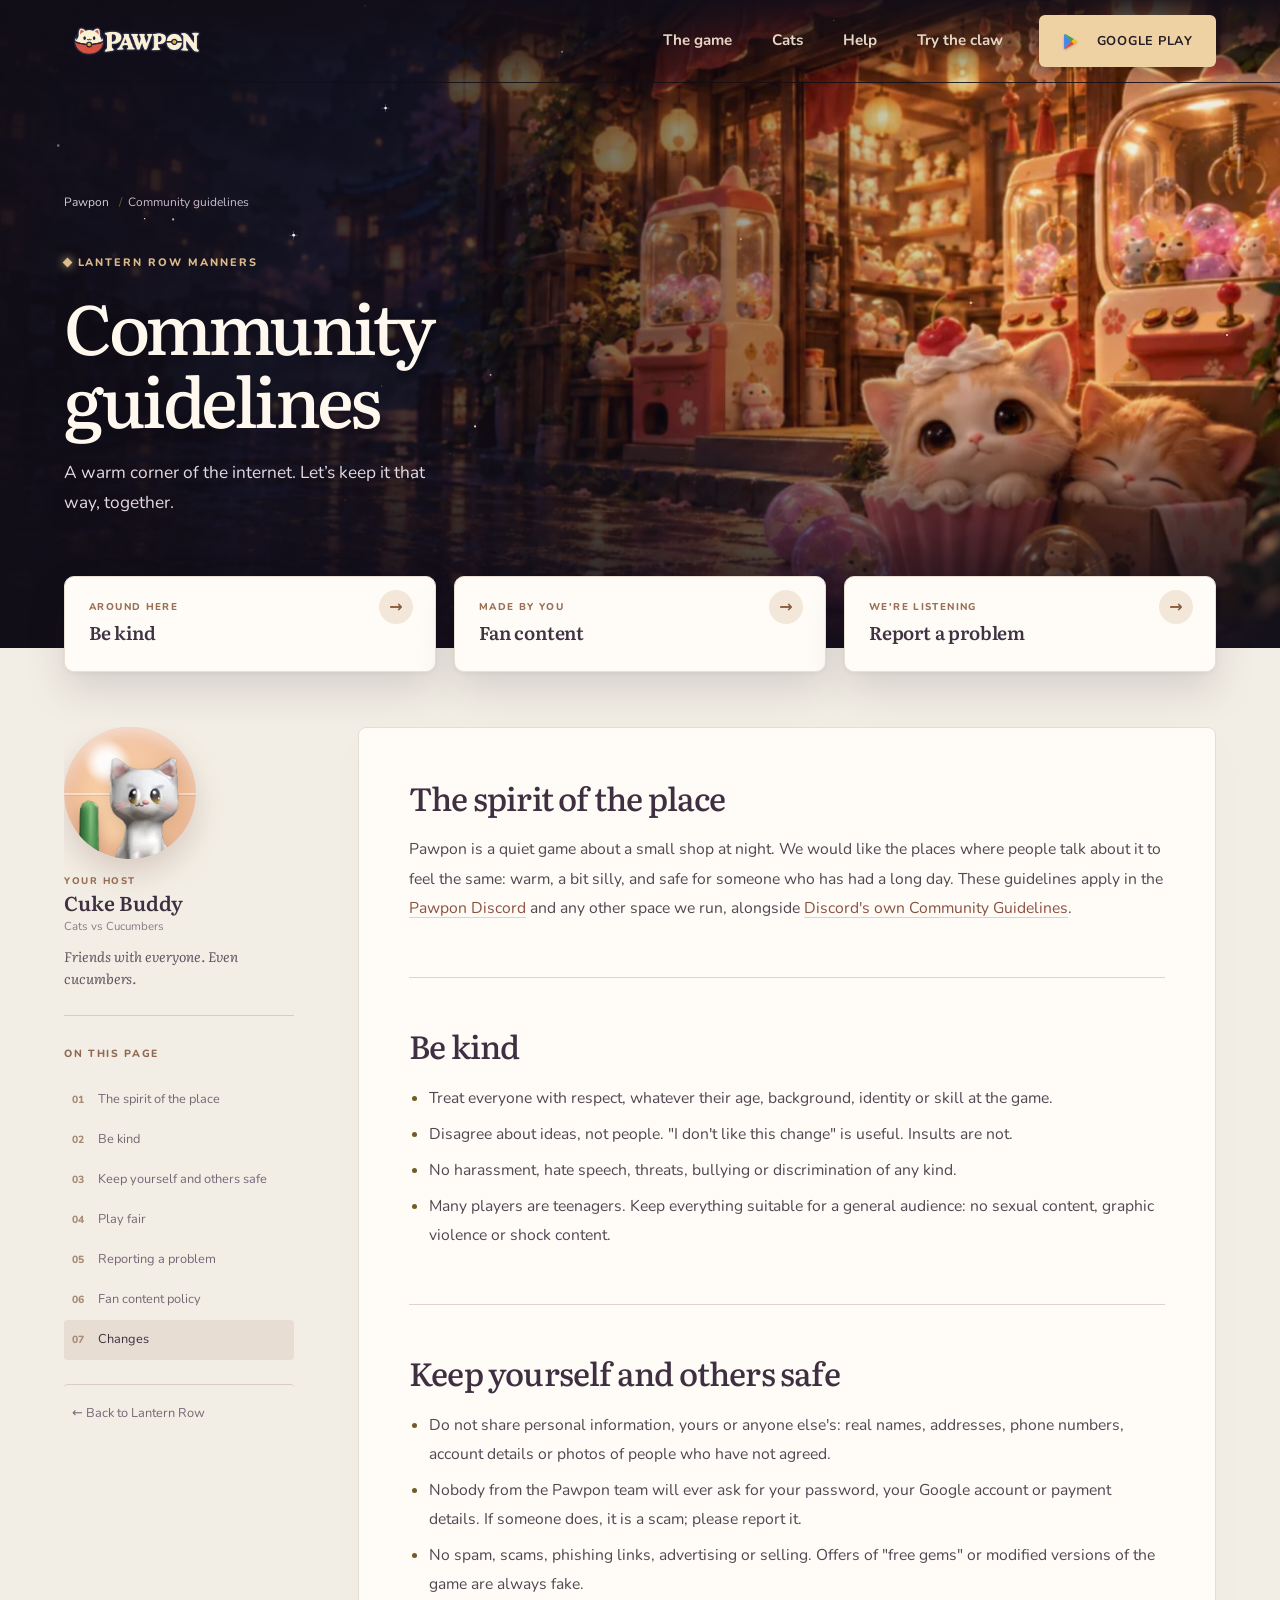
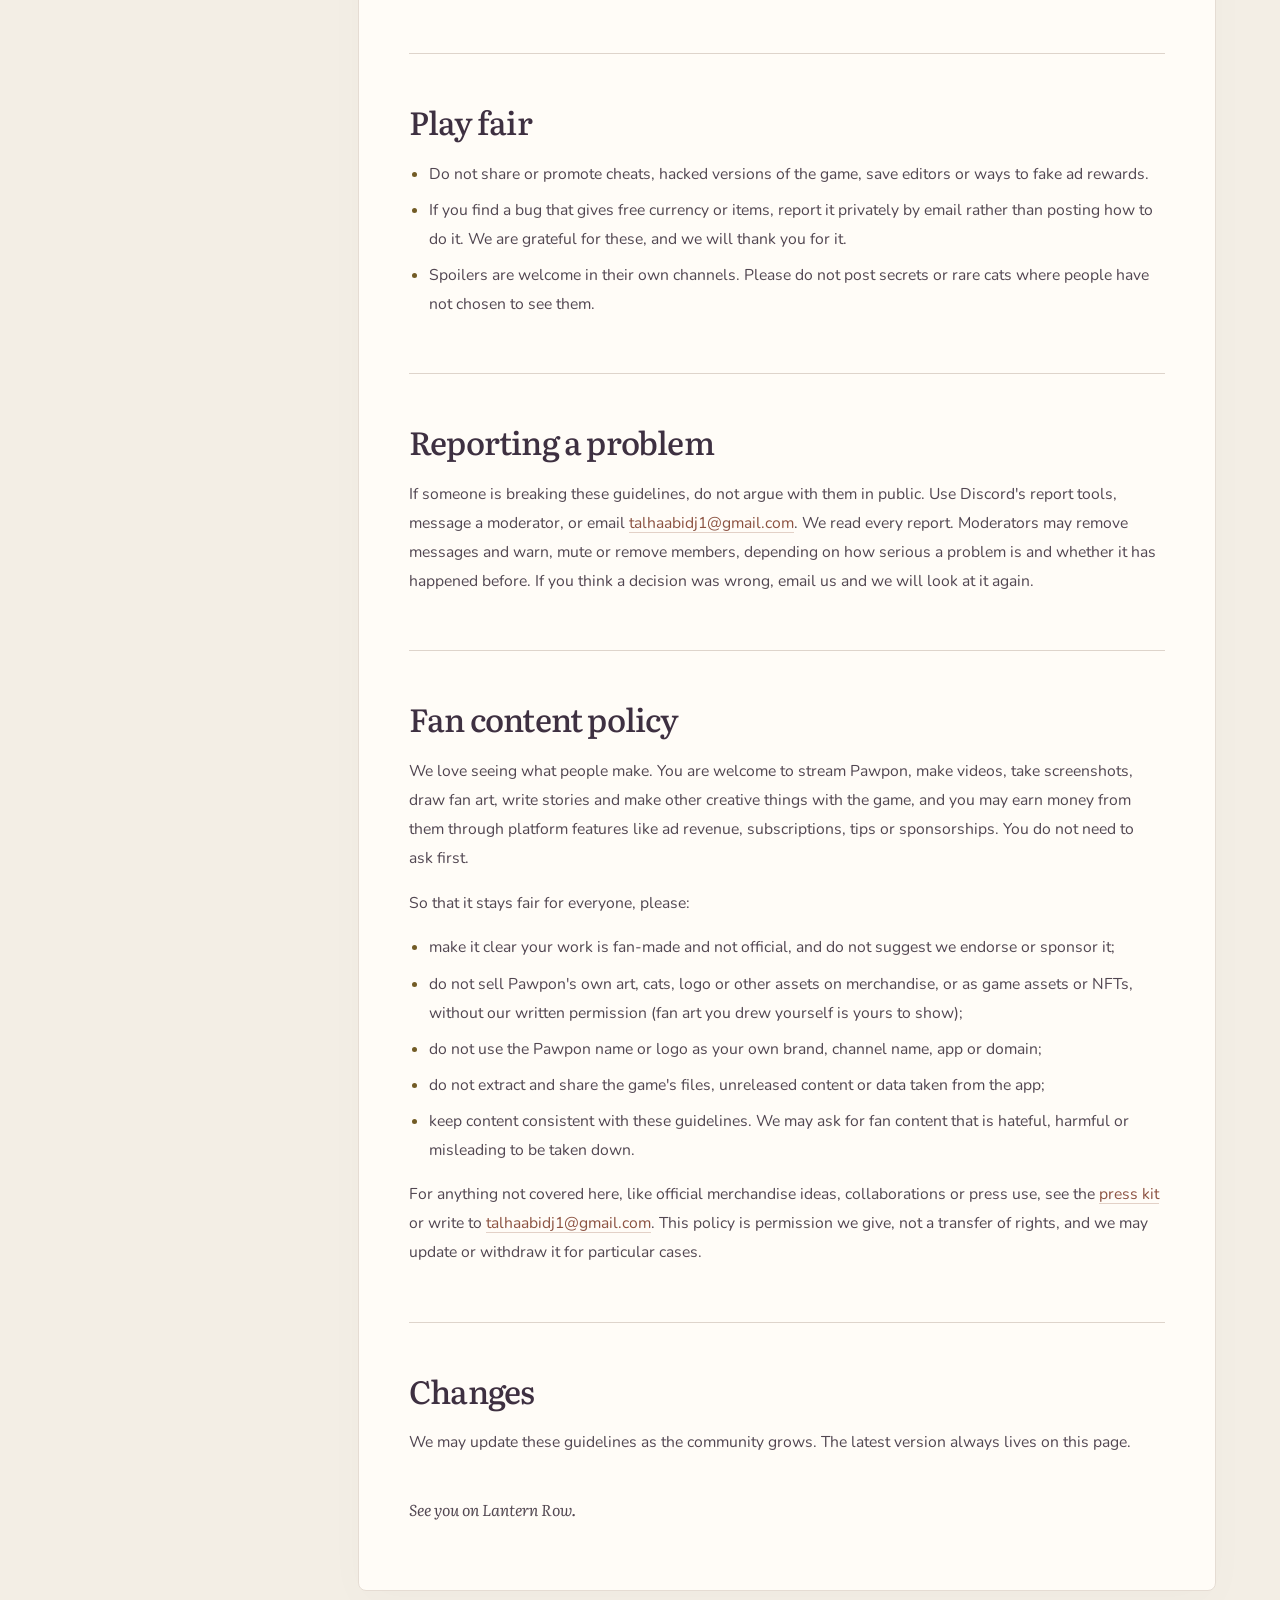
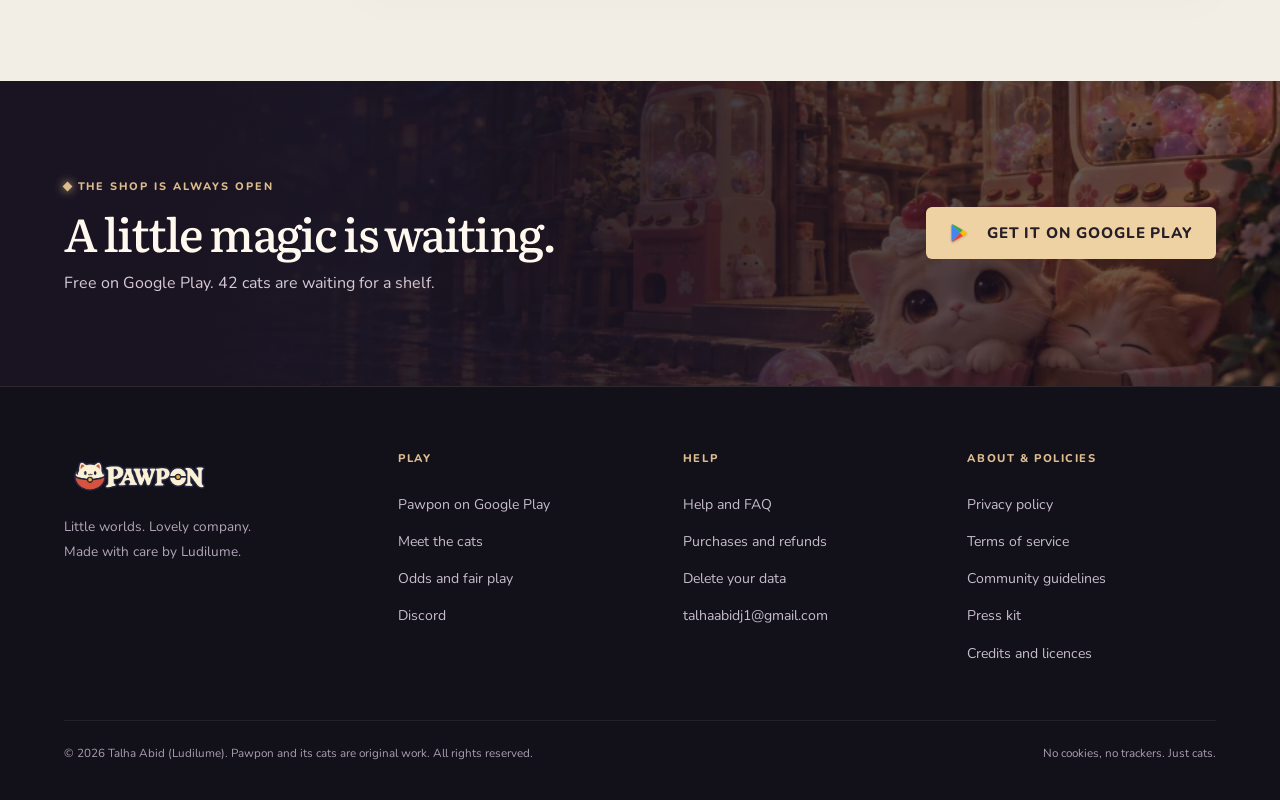
==== commit 9e94a63e: "Mobile density pass: 40px section rhythm, compact footer, tighter document pages" ====
--- a/community/index.html
+++ b/community/index.html
@@ -25,15 +25,15 @@
 <meta name="twitter:title" content="Community guidelines">
 <meta name="twitter:description" content="Pawpon&#x27;s community guidelines for Discord and fan spaces, plus the fan content policy for streams, videos, fan art and mods.">
 <meta name="twitter:image" content="https://talhaabidj.github.io/assets/img/campaign/lantern-row-claw-social.jpg">
-<link rel="icon" href="/favicon.ico?v=20261003a" sizes="48x48">
-<link rel="icon" href="/favicon-32.png?v=20261003a" type="image/png" sizes="32x32">
-<link rel="apple-touch-icon" href="/apple-touch-icon.png?v=20261003a">
+<link rel="icon" href="/favicon.ico?v=20261003b" sizes="48x48">
+<link rel="icon" href="/favicon-32.png?v=20261003b" type="image/png" sizes="32x32">
+<link rel="apple-touch-icon" href="/apple-touch-icon.png?v=20261003b">
 <link rel="manifest" href="/site.webmanifest">
 <link rel="preload" href="/assets/fonts/Literata-Variable.woff2" as="font" type="font/woff2" crossorigin>
 <link rel="preload" href="/assets/fonts/Nunito-Variable.woff2" as="font" type="font/woff2" crossorigin>
-<link rel="stylesheet" href="/assets/css/site.css?v=20261003a">
-<link rel="stylesheet" href="/assets/css/landing.css?v=20261003a">
-<link rel="stylesheet" href="/assets/css/pages.css?v=20261003a">
+<link rel="stylesheet" href="/assets/css/site.css?v=20261003b">
+<link rel="stylesheet" href="/assets/css/landing.css?v=20261003b">
+<link rel="stylesheet" href="/assets/css/pages.css?v=20261003b">
 <script type="application/ld+json">{"@context":"https://schema.org","@graph":[{"@type":"WebSite","@id":"https://talhaabidj.github.io/#website","url":"https://talhaabidj.github.io/","name":"Pawpon","inLanguage":"en","publisher":{"@id":"https://talhaabidj.github.io/#studio"}},{"@type":"Organization","@id":"https://talhaabidj.github.io/#studio","name":"Ludilume","url":"https://talhaabidj.github.io/","email":"talhaabidj1@gmail.com","logo":"https://talhaabidj.github.io/assets/img/icon-512.png","founder":{"@id":"https://talhaabidj.github.io/#developer"},"sameAs":["https://play.google.com/store/apps/developer?id=Ludilume"]},{"@type":"Person","@id":"https://talhaabidj.github.io/#developer","name":"Talha Abid","worksFor":{"@id":"https://talhaabidj.github.io/#studio"},"sameAs":["https://github.com/talhaabidj"]},{"@type":"WebPage","@id":"https://talhaabidj.github.io/community/#webpage","url":"https://talhaabidj.github.io/community/","name":"Community guidelines","description":"Pawpon's community guidelines for Discord and fan spaces, plus the fan content policy for streams, videos, fan art and mods.","isPartOf":{"@id":"https://talhaabidj.github.io/#website"},"inLanguage":"en","dateModified":"2026-09-24","breadcrumb":{"@type":"BreadcrumbList","itemListElement":[{"@type":"ListItem","position":1,"name":"Pawpon","item":"https://talhaabidj.github.io/"},{"@type":"ListItem","position":2,"name":"Community guidelines","item":"https://talhaabidj.github.io/community/"}]}}]}</script>
 </head>
 <body class="page-community page-document">
@@ -141,7 +141,7 @@
     </div>
   </div>
 </footer>
-<script src="/assets/js/site.js?v=20261003a" defer></script>
+<script src="/assets/js/site.js?v=20261003b" defer></script>
 
 </body>
 </html>
--- a/assets/css/pages.css
+++ b/assets/css/pages.css
@@ -189,3 +189,63 @@
  .page-document .paper { border: 0; padding: 0; }
 }
 .page-document .paper > h2:first-child { margin-top: 0; padding-top: 0; border-top: 0; }
+
+@media (max-width: 700px) {
+ .game-section, .collection-section, .demo-section { padding: 40px 0; }
+ .page-home .kicker { margin-bottom: 12px; }
+ .section-heading { margin-bottom: 20px; }
+ .section-heading > p { margin-top: 10px; }
+ .play-loop { margin-top: 20px; }
+ .collection-section .tabs { margin-top: 20px; }
+ .collection-section .set-intro { margin-bottom: 14px; }
+ .collection-section .cat-card { padding: 12px 6px 16px; border-radius: 64px 64px 10px 10px; }
+ .collection-section .found-count { margin-top: 16px; }
+ .demo-copy .machine-picker { margin: 20px 0; }
+ .demo-details summary { padding: 14px 0; }
+ .demo-footnote { margin-top: 12px; }
+ .demo-section .pull { gap: 20px; }
+ .machine-stage .pull-status { margin-bottom: 0; }
+ .fair-strip { padding: 20px 0; }
+ .fair-strip .wrap { gap: 6px; }
+ .download-inner { padding-block: 56px; }
+ .download-inner > p:not(.kicker) { margin: 16px auto 22px; }
+ .community-link { margin-top: 6px; }
+
+ .site-footer, .page-home .site-footer { padding-top: 40px; }
+ .site-footer .footer-grid, .page-home .footer-grid { grid-template-columns: repeat(2, minmax(0, 1fr)); gap: 22px 18px; }
+ .site-footer .footer-brand { grid-column: 1 / -1; display: flex; align-items: center; gap: 18px; }
+ .site-footer .footer-brand img { width: 112px; margin: 0; flex: none; }
+ .site-footer .footer-brand p { margin: 0; font-size: .8rem; line-height: 1.6; }
+ .site-footer .footer-grid > div:last-child { grid-column: 1 / -1; }
+ .site-footer .footer-grid > div:last-child ul { grid-template-columns: repeat(2, minmax(0, 1fr)); column-gap: 18px; }
+ .site-footer h2 { margin-bottom: 4px; }
+ .site-footer li a { min-height: 40px; padding-block: 9px; }
+ .site-footer .footer-base, .page-home .footer-base { margin-top: 24px; padding-top: 16px; gap: 6px; }
+
+ .guide-hero { min-height: 0; padding: 104px 0 80px; }
+ .guide-hero .crumbs { margin-bottom: 18px; }
+ .guide-hero .eyebrow { margin-bottom: 10px; }
+ .guide-hero h1 { margin-bottom: 14px; }
+ .guide-hero .meta { margin-top: 14px; }
+ .guide-shortcuts { margin-top: -50px; gap: 8px; }
+ .guide-shortcuts a { padding: 12px 52px 12px 16px; }
+ .guide-shortcuts span { margin-bottom: 0; }
+ .guide-shortcuts b { width: 30px; height: 30px; margin-top: -15px; }
+ .page-document .doc-layout { padding-top: 20px; padding-bottom: 32px; gap: 16px; }
+ .page-document .toc { padding: 14px 16px; }
+ .guide-host { gap: 14px; margin-bottom: 12px; padding-bottom: 12px; }
+ .host-capsule { width: 64px; }
+ .guide-host figcaption em { font-size: .8rem; margin-top: 2px; }
+ .page-document .paper { padding: 22px 18px; }
+ .page-document .paper h2, .paper h2 { margin-top: 1.4em; padding-top: 1em; margin-bottom: .45em; }
+ .page-document .paper h3 { margin-top: 1.2em; }
+ .page-document .faq summary { padding: 16px 40px 16px 12px; }
+ .page-document .contact-cards { margin-block: 16px; gap: 10px; }
+ .page-document .contact-card { padding: 18px; }
+ .page-document .steps-list li { padding: 16px 0; }
+ .guide-outro { padding: 40px 0; }
+ .guide-outro .wrap { gap: 18px; }
+
+ .guide-lost { min-height: 0; padding: 40px 0; }
+ .guide-lost .lost-cat { width: 128px; height: 128px; margin-bottom: 14px; }
+}
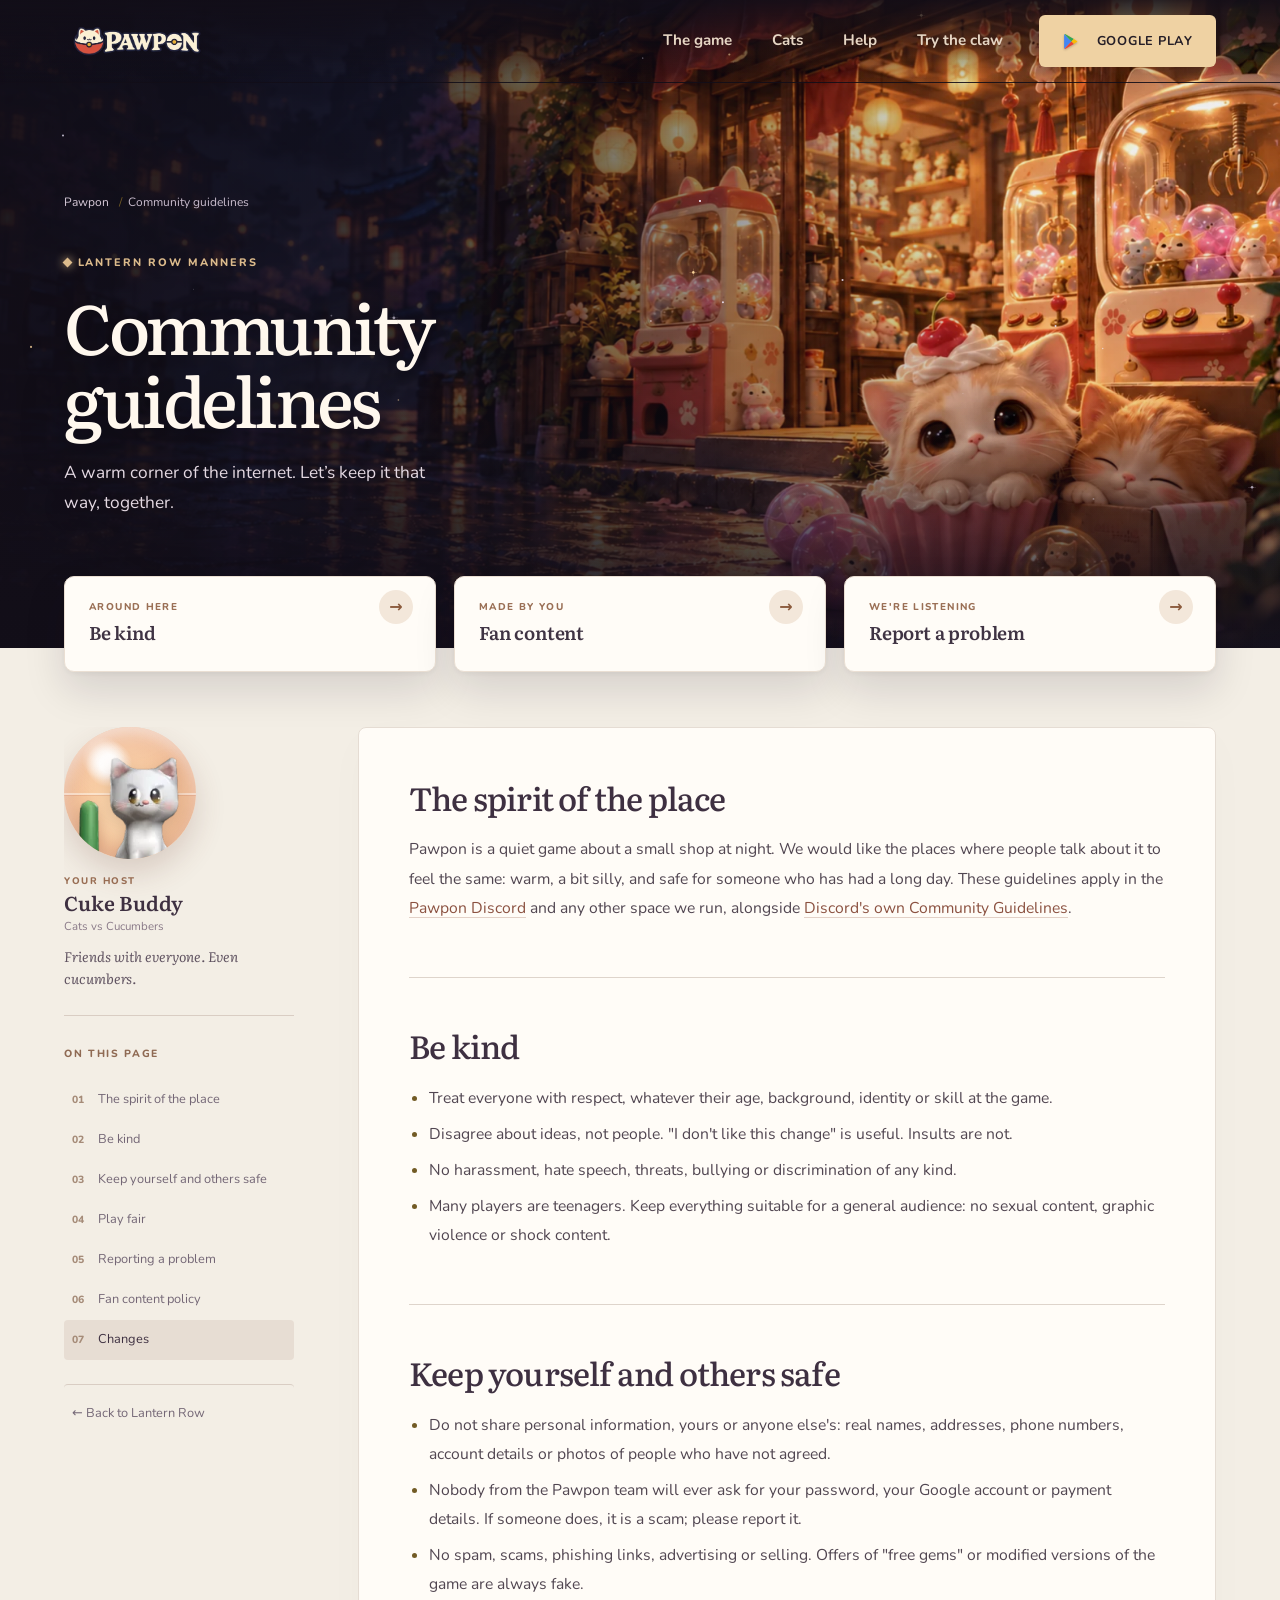
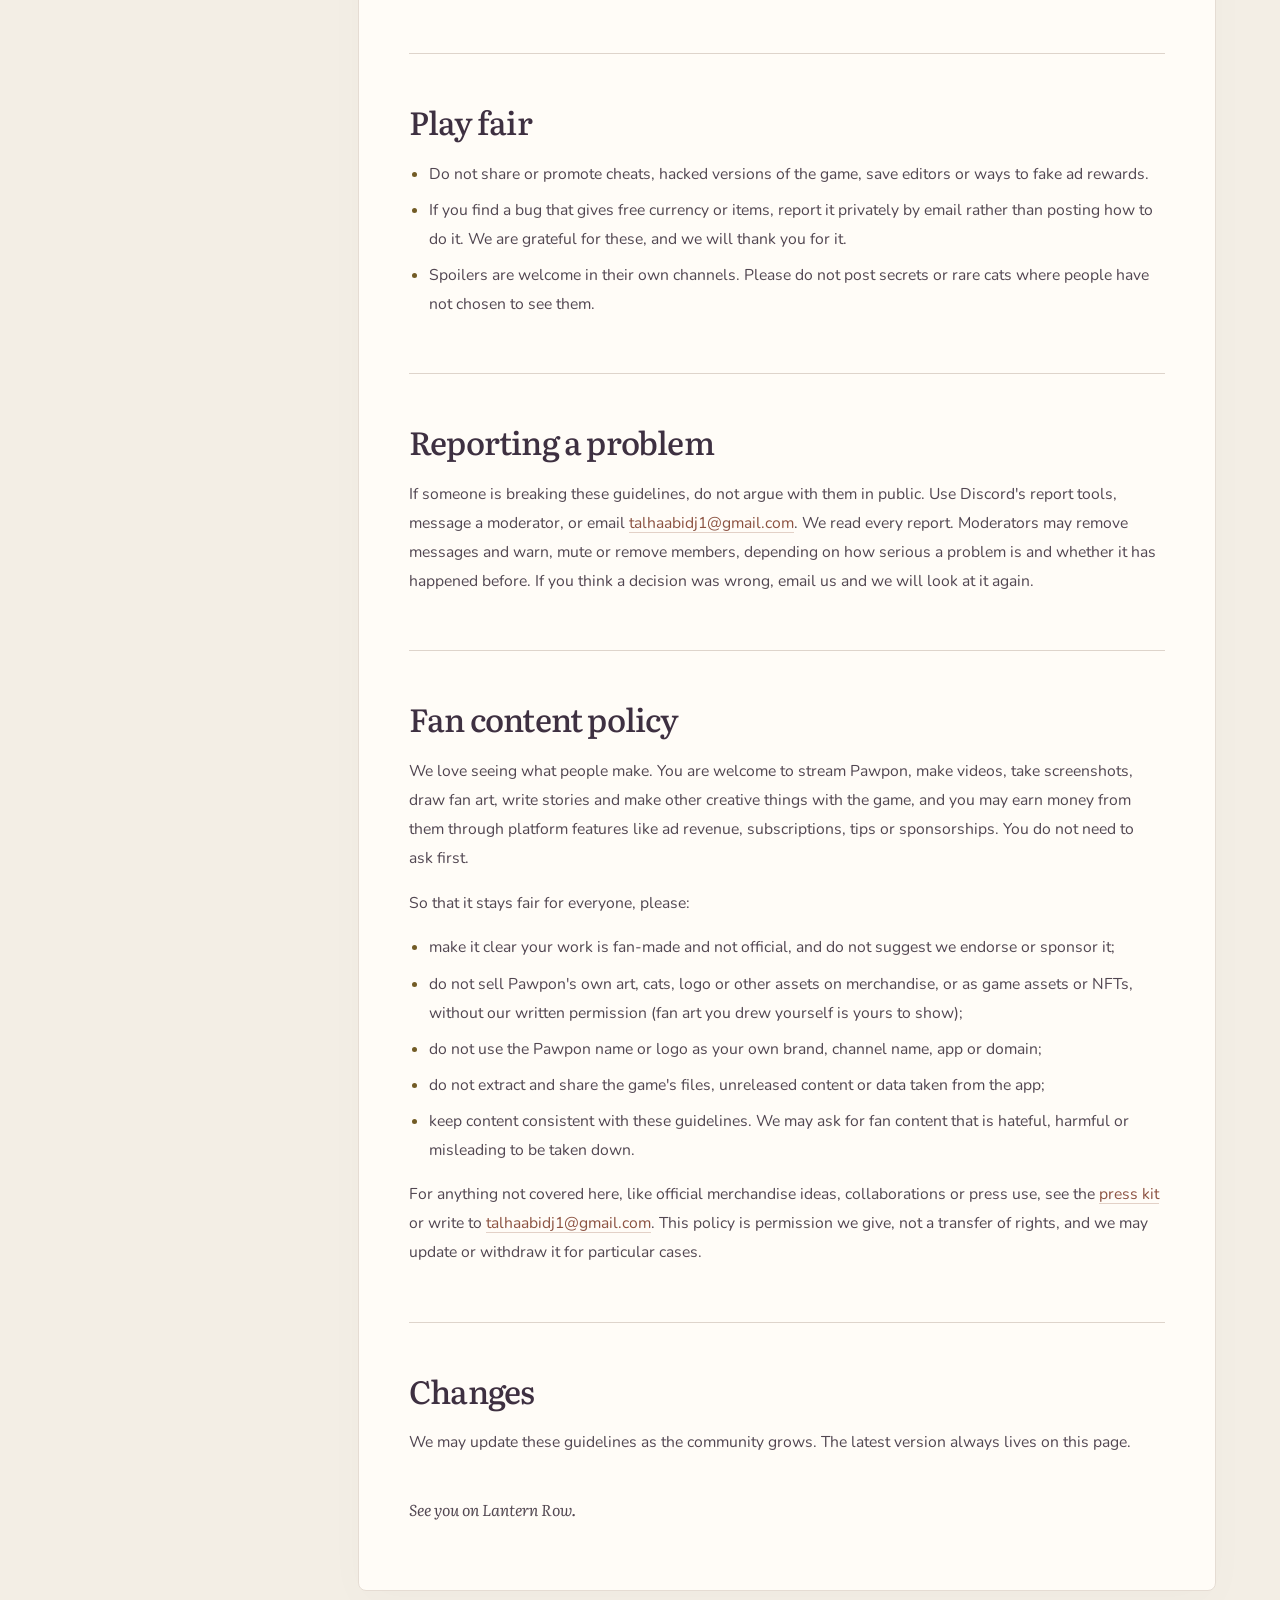
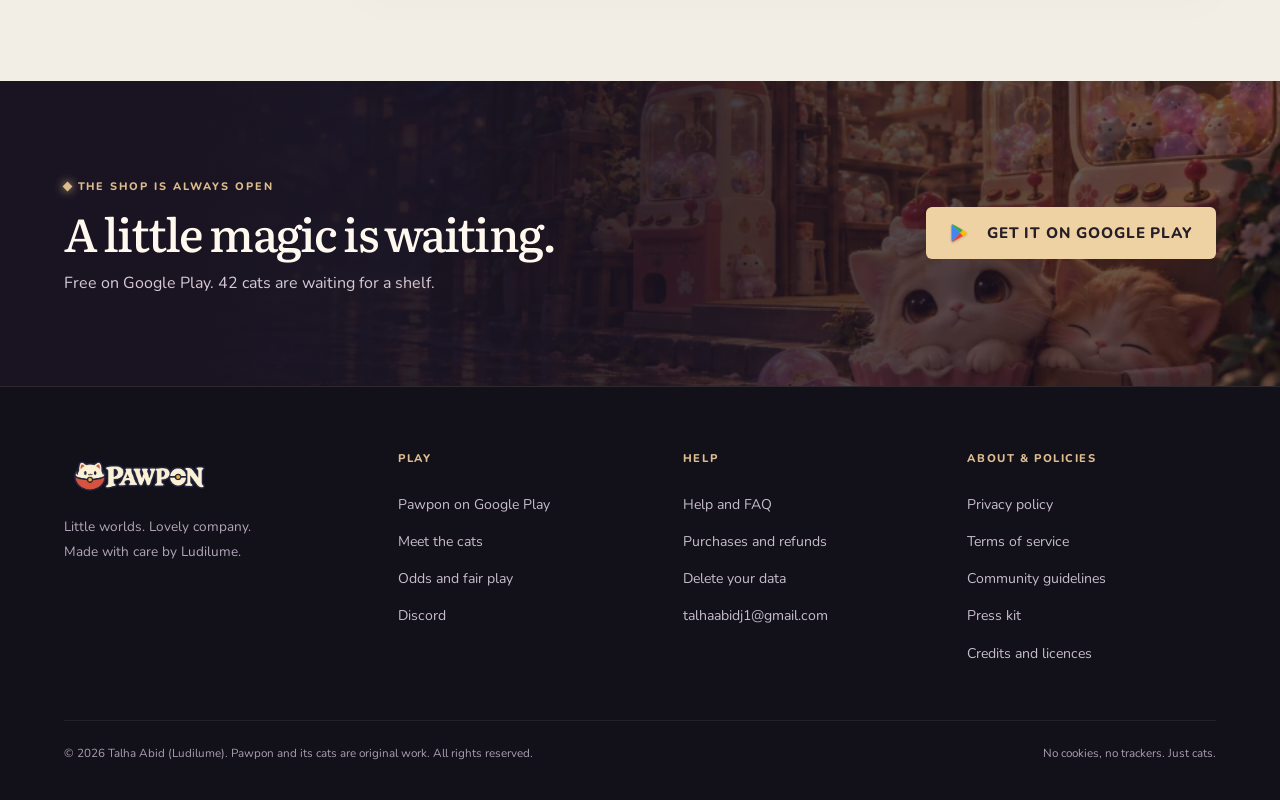
==== commit d4524198: "site: SEO pass: Pawpon in the home H1, a 'What is Pawpon?' FAQ, studio/trailer/Instagram/Devpost str" ====
--- a/community/index.html
+++ b/community/index.html
@@ -34,7 +34,7 @@
 <link rel="stylesheet" href="/assets/css/site.css?v=20261003b">
 <link rel="stylesheet" href="/assets/css/landing.css?v=20261003b">
 <link rel="stylesheet" href="/assets/css/pages.css?v=20261003b">
-<script type="application/ld+json">{"@context":"https://schema.org","@graph":[{"@type":"WebSite","@id":"https://talhaabidj.github.io/#website","url":"https://talhaabidj.github.io/","name":"Pawpon","inLanguage":"en","publisher":{"@id":"https://talhaabidj.github.io/#studio"}},{"@type":"Organization","@id":"https://talhaabidj.github.io/#studio","name":"Ludilume","url":"https://talhaabidj.github.io/","email":"talhaabidj1@gmail.com","logo":"https://talhaabidj.github.io/assets/img/icon-512.png","founder":{"@id":"https://talhaabidj.github.io/#developer"},"sameAs":["https://play.google.com/store/apps/developer?id=Ludilume"]},{"@type":"Person","@id":"https://talhaabidj.github.io/#developer","name":"Talha Abid","worksFor":{"@id":"https://talhaabidj.github.io/#studio"},"sameAs":["https://github.com/talhaabidj"]},{"@type":"WebPage","@id":"https://talhaabidj.github.io/community/#webpage","url":"https://talhaabidj.github.io/community/","name":"Community guidelines","description":"Pawpon's community guidelines for Discord and fan spaces, plus the fan content policy for streams, videos, fan art and mods.","isPartOf":{"@id":"https://talhaabidj.github.io/#website"},"inLanguage":"en","dateModified":"2026-09-24","breadcrumb":{"@type":"BreadcrumbList","itemListElement":[{"@type":"ListItem","position":1,"name":"Pawpon","item":"https://talhaabidj.github.io/"},{"@type":"ListItem","position":2,"name":"Community guidelines","item":"https://talhaabidj.github.io/community/"}]}}]}</script>
+<script type="application/ld+json">{"@context":"https://schema.org","@graph":[{"@type":"WebSite","@id":"https://talhaabidj.github.io/#website","url":"https://talhaabidj.github.io/","name":"Pawpon","inLanguage":"en","publisher":{"@id":"https://talhaabidj.github.io/#studio"}},{"@type":"Organization","@id":"https://talhaabidj.github.io/#studio","name":"Ludilume Studios","alternateName":"Ludilume","description":"Independent game studio making cozy mobile games and apps.","url":"https://talhaabidj.github.io/","email":"talhaabidj1@gmail.com","logo":"https://talhaabidj.github.io/assets/img/icon-512.png","founder":{"@id":"https://talhaabidj.github.io/#developer"},"sameAs":["https://play.google.com/store/apps/developer?id=Ludilume","https://www.instagram.com/ludilumestudios/","https://www.youtube.com/@Kenomu","https://discord.gg/V4qutb4YAA"]},{"@type":"Person","@id":"https://talhaabidj.github.io/#developer","name":"Talha Abid","worksFor":{"@id":"https://talhaabidj.github.io/#studio"},"sameAs":["https://github.com/talhaabidj"]},{"@type":"WebPage","@id":"https://talhaabidj.github.io/community/#webpage","url":"https://talhaabidj.github.io/community/","name":"Community guidelines","description":"Pawpon's community guidelines for Discord and fan spaces, plus the fan content policy for streams, videos, fan art and mods.","isPartOf":{"@id":"https://talhaabidj.github.io/#website"},"inLanguage":"en","dateModified":"2026-09-24","breadcrumb":{"@type":"BreadcrumbList","itemListElement":[{"@type":"ListItem","position":1,"name":"Pawpon","item":"https://talhaabidj.github.io/"},{"@type":"ListItem","position":2,"name":"Community guidelines","item":"https://talhaabidj.github.io/community/"}]}}]}</script>
 </head>
 <body class="page-community page-document">
 <a class="skip-link" href="#main">Skip to content</a>
--- a/assets/css/landing.css
+++ b/assets/css/landing.css
@@ -273,3 +273,12 @@
   .reveal-card .quote { font-size: .9rem; margin: 8px 0 12px; }
   .reveal-card .keep { grid-column: 1 / -1; justify-self: center; min-height: 44px; }
 }
+
+.landing-copy h1 .hero-brand { display: block; text-shadow: none; }
+.home-faq { background: #f2ecdf; color: #493e41; padding: 84px 0 72px; }
+.home-faq .wrap { max-width: 860px; }
+.home-faq .kicker { color: #8c6750; }
+.home-faq h2 { color: #302735; margin: 0 0 22px; }
+.home-faq h2 em { color: #9f6654; }
+.home-faq .answer a { color: #8c4f3c; }
+@media (max-width: 700px) { .home-faq { padding: 60px 0 52px; } }
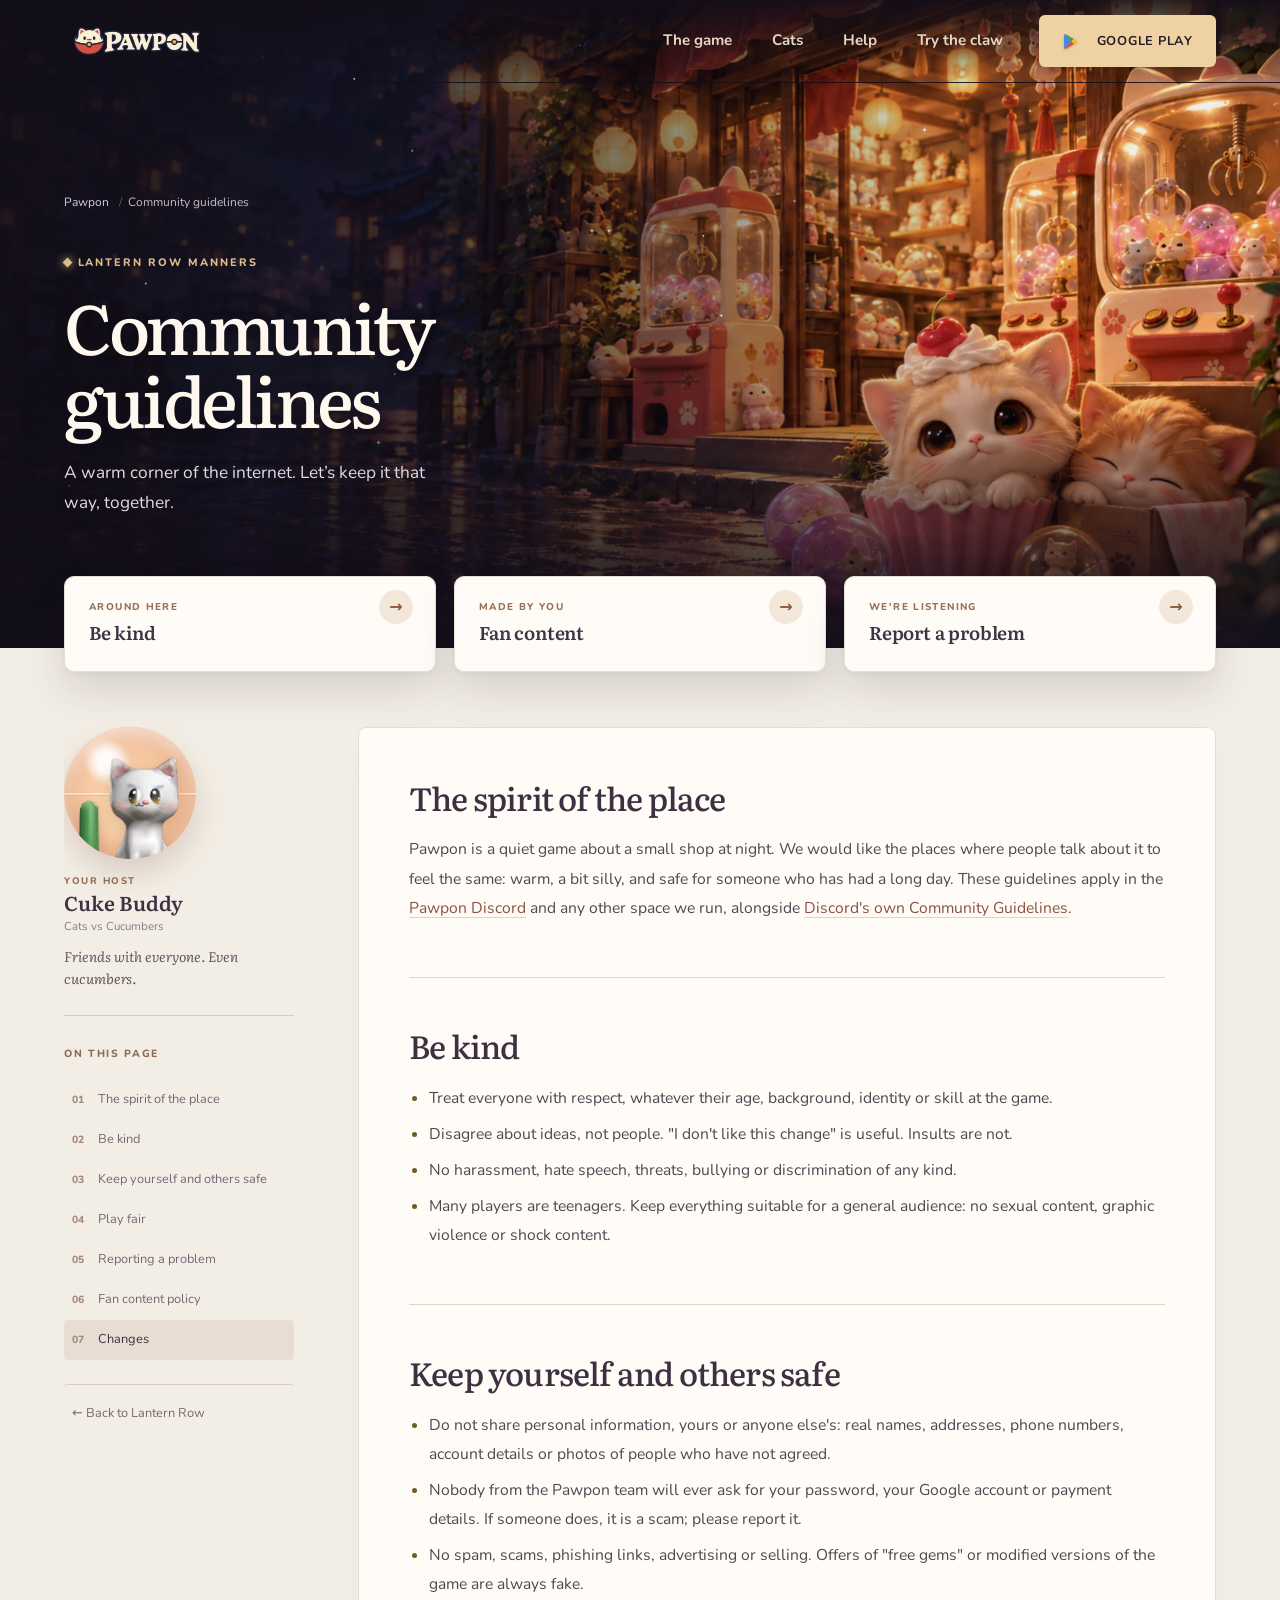
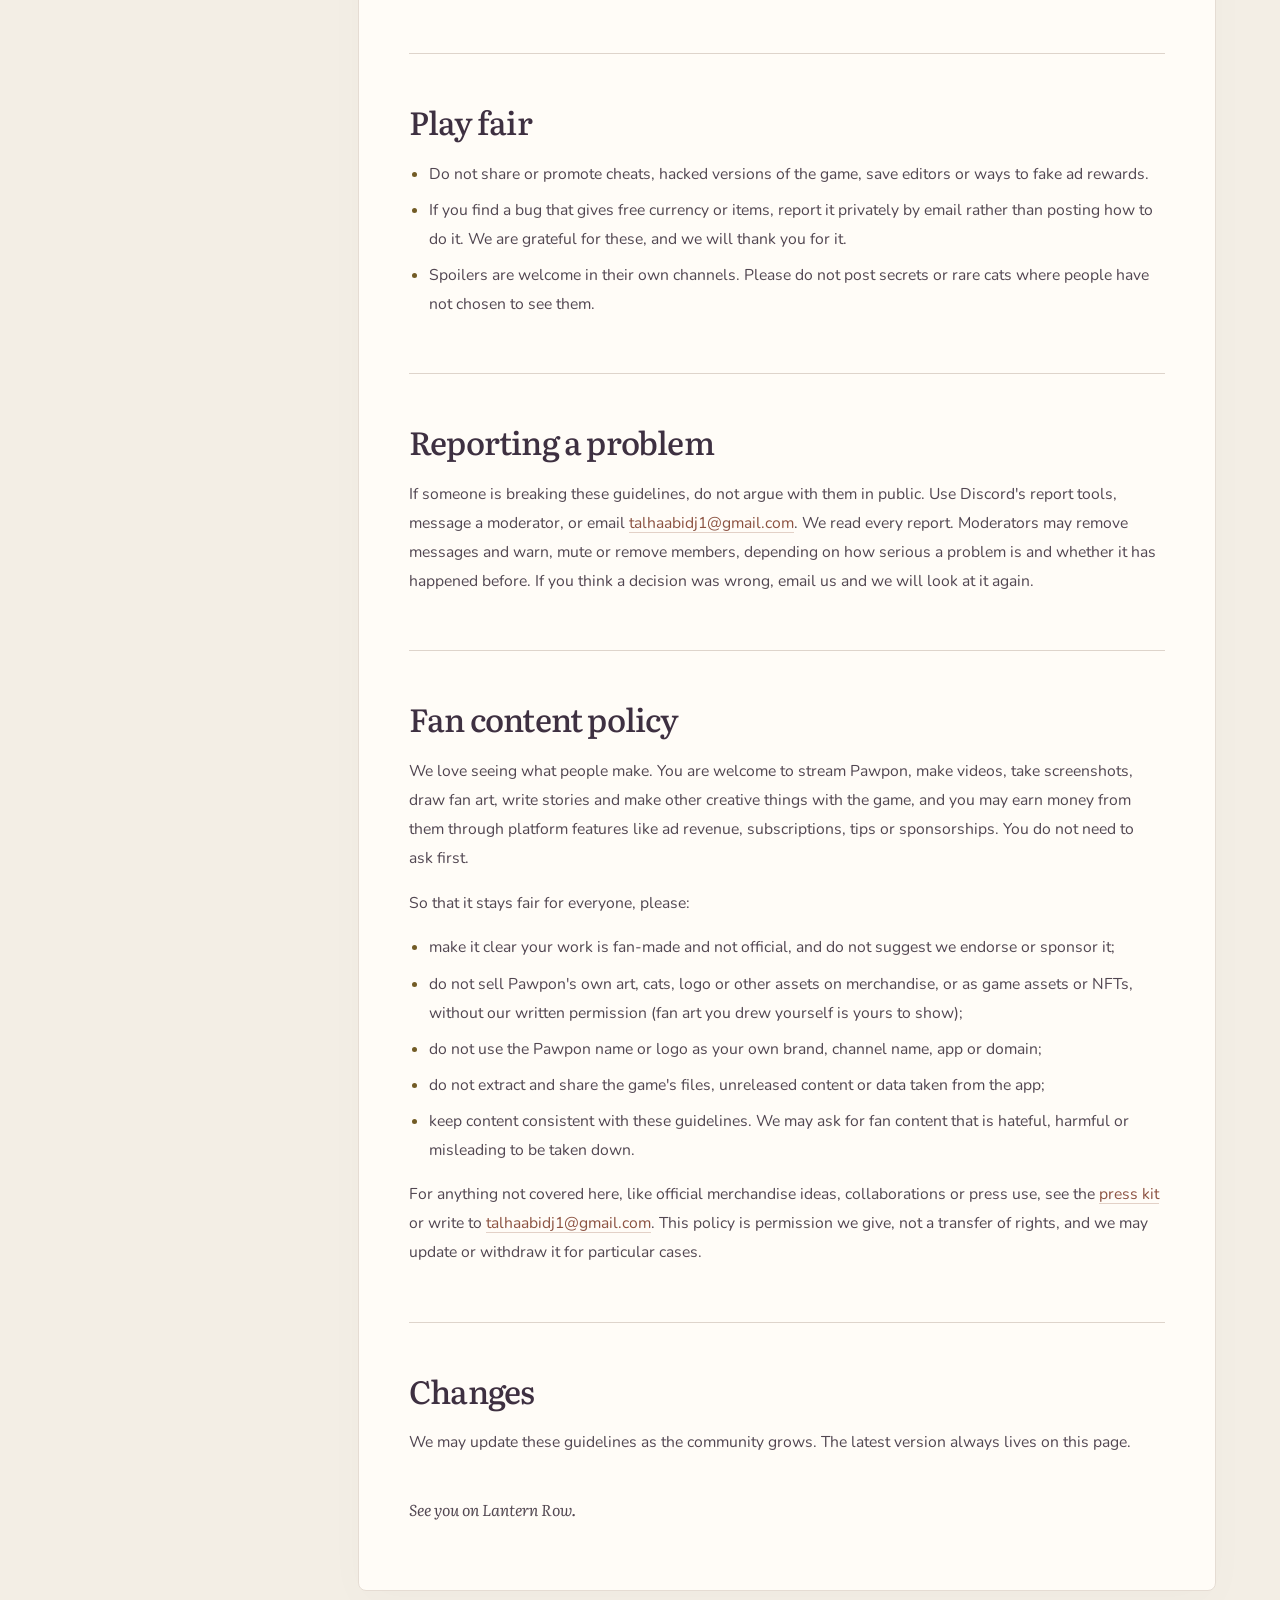
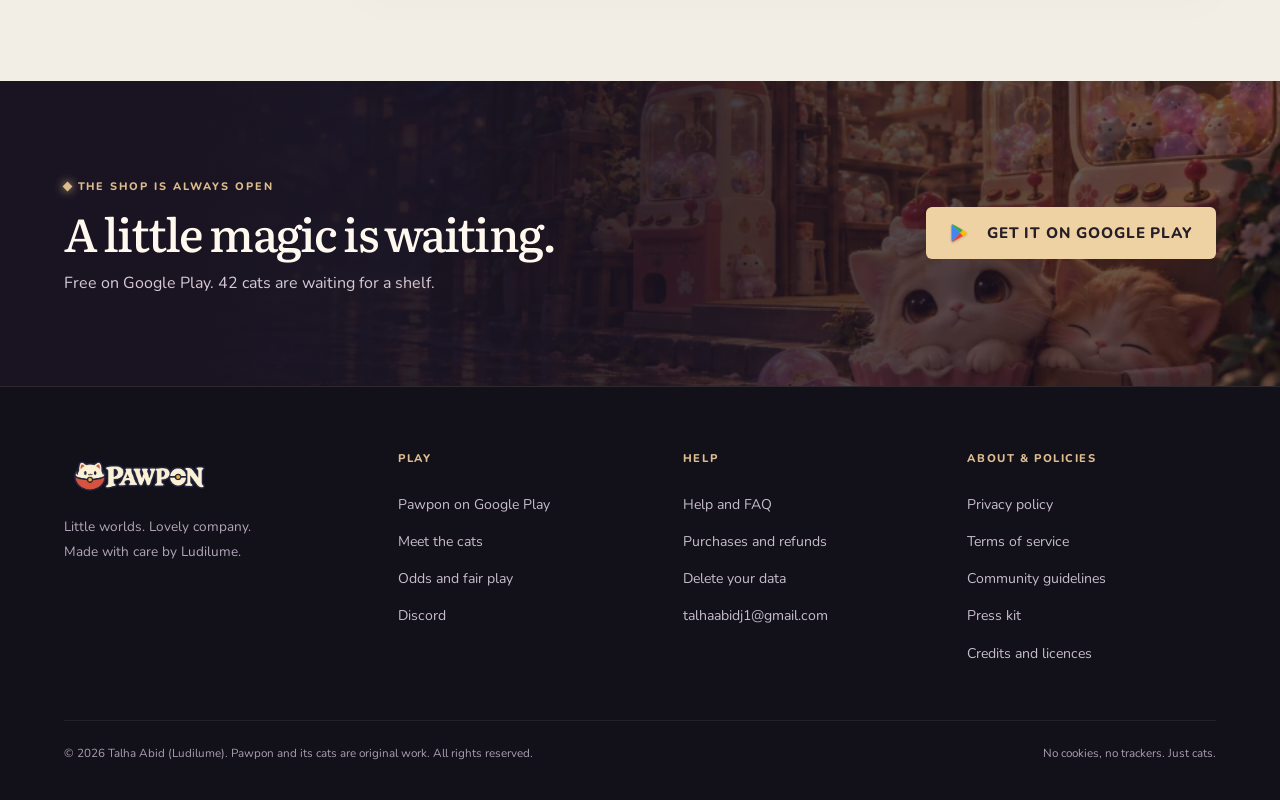
==== commit ac35a273: "site: canonical address is now https://pawpon.pages.dev (this copy keeps serving the game's links an" ====
--- a/community/index.html
+++ b/community/index.html
@@ -5,7 +5,7 @@
 <meta name="viewport" content="width=device-width, initial-scale=1, viewport-fit=cover">
 <title>Community guidelines · Pawpon</title>
 <meta name="description" content="Pawpon&#x27;s community guidelines for Discord and fan spaces, plus the fan content policy for streams, videos, fan art and mods.">
-<link rel="canonical" href="https://talhaabidj.github.io/community/">
+<link rel="canonical" href="https://pawpon.pages.dev/community/">
 <meta name="theme-color" content="#120e16">
 <meta name="color-scheme" content="light dark">
 <meta name="author" content="Talha Abid">
@@ -16,15 +16,15 @@
 <meta property="og:locale" content="en_US">
 <meta property="og:title" content="Community guidelines">
 <meta property="og:description" content="Pawpon&#x27;s community guidelines for Discord and fan spaces, plus the fan content policy for streams, videos, fan art and mods.">
-<meta property="og:url" content="https://talhaabidj.github.io/community/">
-<meta property="og:image" content="https://talhaabidj.github.io/assets/img/campaign/lantern-row-claw-social.jpg">
+<meta property="og:url" content="https://pawpon.pages.dev/community/">
+<meta property="og:image" content="https://pawpon.pages.dev/assets/img/campaign/lantern-row-claw-social.jpg">
 <meta property="og:image:width" content="1672">
 <meta property="og:image:height" content="941">
 <meta property="og:image:alt" content="Cats and rounded joystick-operated claw machines outside a lantern-lit Pawpon shop">
 <meta name="twitter:card" content="summary_large_image">
 <meta name="twitter:title" content="Community guidelines">
 <meta name="twitter:description" content="Pawpon&#x27;s community guidelines for Discord and fan spaces, plus the fan content policy for streams, videos, fan art and mods.">
-<meta name="twitter:image" content="https://talhaabidj.github.io/assets/img/campaign/lantern-row-claw-social.jpg">
+<meta name="twitter:image" content="https://pawpon.pages.dev/assets/img/campaign/lantern-row-claw-social.jpg">
 <link rel="icon" href="/favicon.ico?v=20261003b" sizes="48x48">
 <link rel="icon" href="/favicon-32.png?v=20261003b" type="image/png" sizes="32x32">
 <link rel="apple-touch-icon" href="/apple-touch-icon.png?v=20261003b">
@@ -34,7 +34,7 @@
 <link rel="stylesheet" href="/assets/css/site.css?v=20261003b">
 <link rel="stylesheet" href="/assets/css/landing.css?v=20261003b">
 <link rel="stylesheet" href="/assets/css/pages.css?v=20261003b">
-<script type="application/ld+json">{"@context":"https://schema.org","@graph":[{"@type":"WebSite","@id":"https://talhaabidj.github.io/#website","url":"https://talhaabidj.github.io/","name":"Pawpon","inLanguage":"en","publisher":{"@id":"https://talhaabidj.github.io/#studio"}},{"@type":"Organization","@id":"https://talhaabidj.github.io/#studio","name":"Ludilume Studios","alternateName":"Ludilume","description":"Independent game studio making cozy mobile games and apps.","url":"https://talhaabidj.github.io/","email":"talhaabidj1@gmail.com","logo":"https://talhaabidj.github.io/assets/img/icon-512.png","founder":{"@id":"https://talhaabidj.github.io/#developer"},"sameAs":["https://play.google.com/store/apps/developer?id=Ludilume","https://www.instagram.com/ludilumestudios/","https://www.youtube.com/@Kenomu","https://discord.gg/V4qutb4YAA"]},{"@type":"Person","@id":"https://talhaabidj.github.io/#developer","name":"Talha Abid","worksFor":{"@id":"https://talhaabidj.github.io/#studio"},"sameAs":["https://github.com/talhaabidj"]},{"@type":"WebPage","@id":"https://talhaabidj.github.io/community/#webpage","url":"https://talhaabidj.github.io/community/","name":"Community guidelines","description":"Pawpon's community guidelines for Discord and fan spaces, plus the fan content policy for streams, videos, fan art and mods.","isPartOf":{"@id":"https://talhaabidj.github.io/#website"},"inLanguage":"en","dateModified":"2026-09-24","breadcrumb":{"@type":"BreadcrumbList","itemListElement":[{"@type":"ListItem","position":1,"name":"Pawpon","item":"https://talhaabidj.github.io/"},{"@type":"ListItem","position":2,"name":"Community guidelines","item":"https://talhaabidj.github.io/community/"}]}}]}</script>
+<script type="application/ld+json">{"@context":"https://schema.org","@graph":[{"@type":"WebSite","@id":"https://pawpon.pages.dev/#website","url":"https://pawpon.pages.dev/","name":"Pawpon","inLanguage":"en","publisher":{"@id":"https://pawpon.pages.dev/#studio"}},{"@type":"Organization","@id":"https://pawpon.pages.dev/#studio","name":"Ludilume Studios","alternateName":"Ludilume","description":"Independent game studio making cozy mobile games and apps.","url":"https://pawpon.pages.dev/","email":"talhaabidj1@gmail.com","logo":"https://pawpon.pages.dev/assets/img/icon-512.png","founder":{"@id":"https://pawpon.pages.dev/#developer"},"sameAs":["https://play.google.com/store/apps/developer?id=Ludilume","https://www.instagram.com/ludilumestudios/","https://www.youtube.com/@Kenomu","https://discord.gg/V4qutb4YAA"]},{"@type":"Person","@id":"https://pawpon.pages.dev/#developer","name":"Talha Abid","worksFor":{"@id":"https://pawpon.pages.dev/#studio"},"sameAs":["https://github.com/talhaabidj"]},{"@type":"WebPage","@id":"https://pawpon.pages.dev/community/#webpage","url":"https://pawpon.pages.dev/community/","name":"Community guidelines","description":"Pawpon's community guidelines for Discord and fan spaces, plus the fan content policy for streams, videos, fan art and mods.","isPartOf":{"@id":"https://pawpon.pages.dev/#website"},"inLanguage":"en","dateModified":"2026-09-24","breadcrumb":{"@type":"BreadcrumbList","itemListElement":[{"@type":"ListItem","position":1,"name":"Pawpon","item":"https://pawpon.pages.dev/"},{"@type":"ListItem","position":2,"name":"Community guidelines","item":"https://pawpon.pages.dev/community/"}]}}]}</script>
 </head>
 <body class="page-community page-document">
 <a class="skip-link" href="#main">Skip to content</a>
